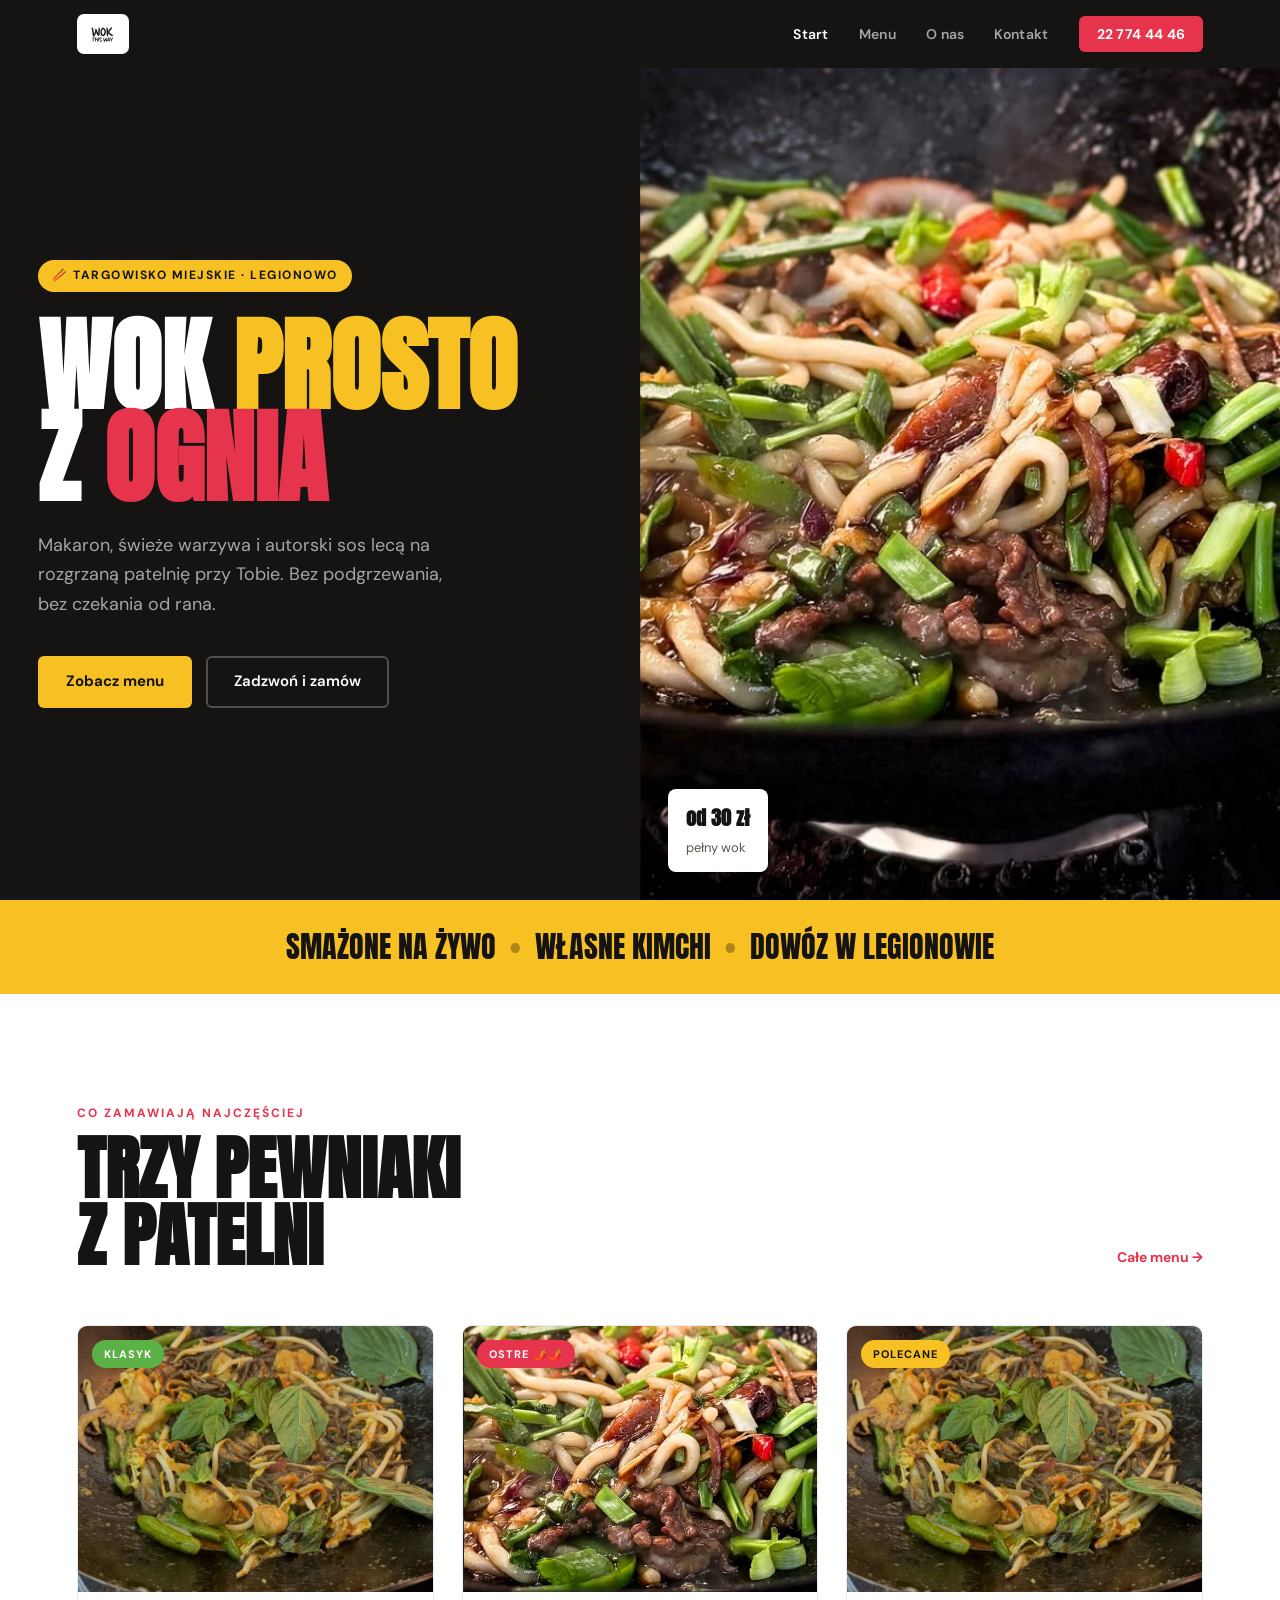
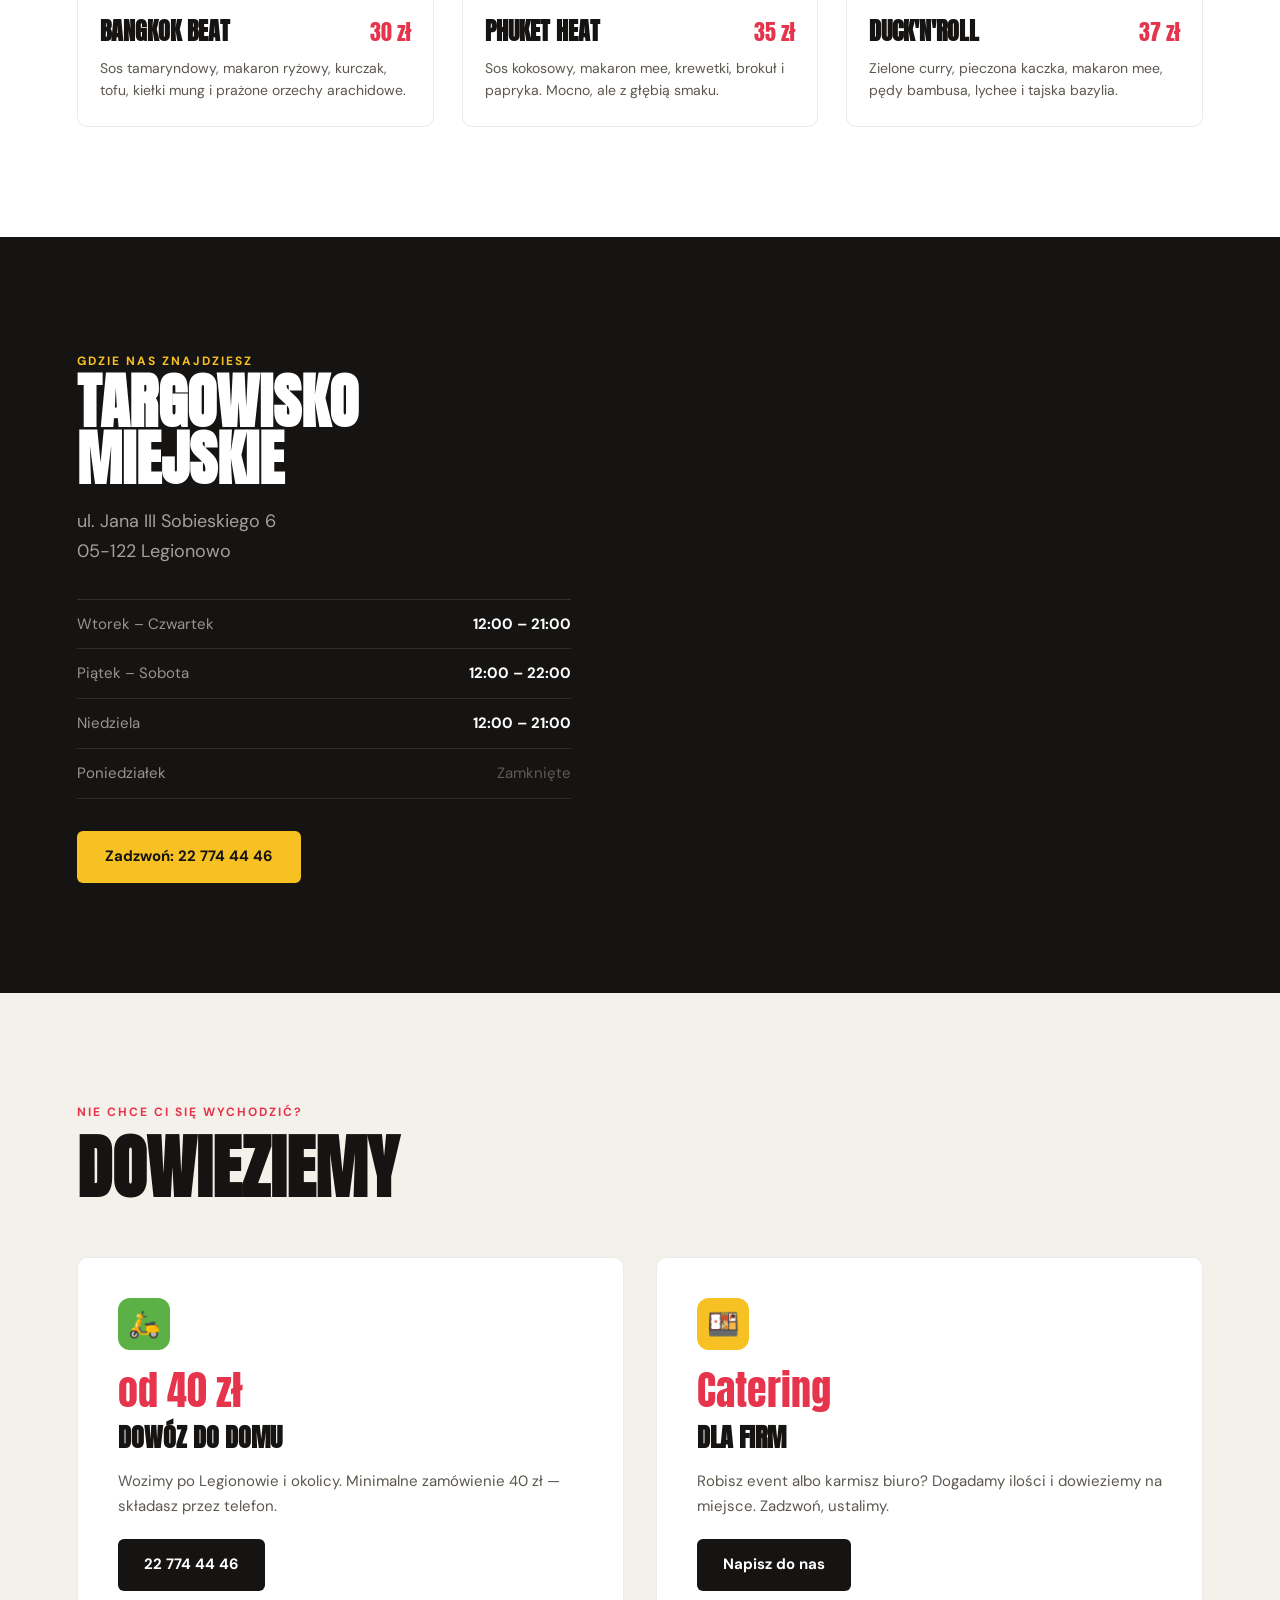
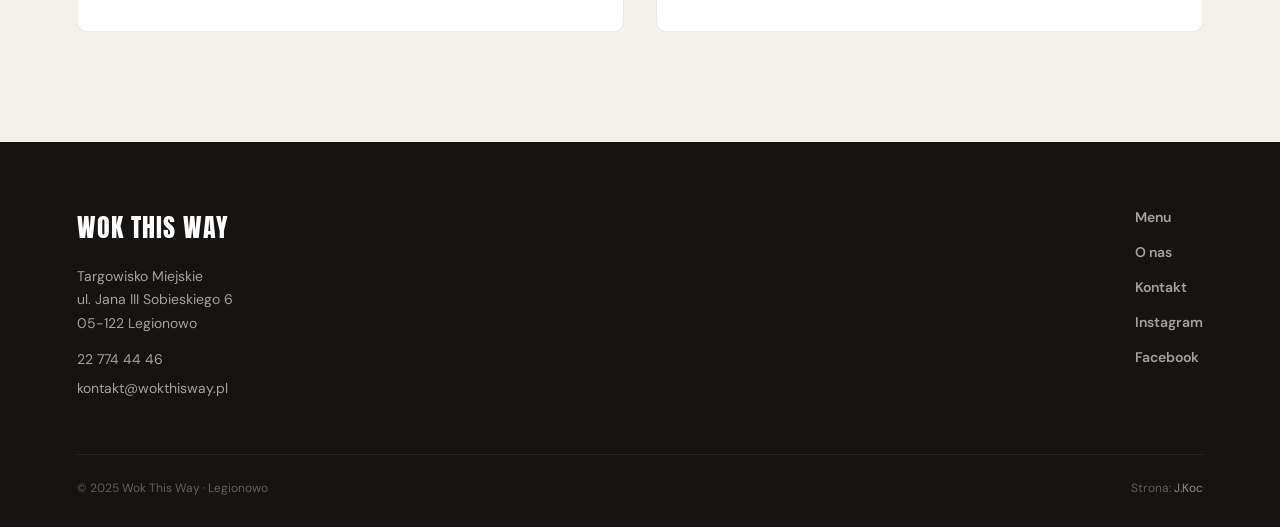
==== index.html @ 83636400 "Dodanie prawdziwych zdjec dan, logo w nawigacji, zdjecie pelnego menu" ====
<!DOCTYPE html>
<html lang="pl">
<head>
  <meta charset="UTF-8">
  <meta name="viewport" content="width=device-width, initial-scale=1.0">
  <title>Wok This Way Legionowo | Azjatycki Wok na Targowisku Miejskim</title>
  <meta name="description" content="Azjatycki wok smażony na żywo na Targowisku Miejskim w Legionowie. Dowóz od 40 zł. Zamówienia: 22 774 44 46. Otwarte wt–niedz od 12:00.">
  <link rel="preconnect" href="https://fonts.googleapis.com">
  <link rel="preconnect" href="https://fonts.gstatic.com" crossorigin>
  <link href="https://fonts.googleapis.com/css2?family=Anton&family=DM+Sans:ital,opsz,wght@0,9..40,400;0,9..40,500;0,9..40,600;0,9..40,700;1,9..40,400&display=swap" rel="stylesheet">
  <link rel="stylesheet" href="style.css">
  <script type="application/ld+json">
  {
    "@context": "https://schema.org",
    "@type": "Restaurant",
    "name": "Wok This Way",
    "description": "Azjatycki food truck z wokami i przystawkami smażonymi na żywo. Targowisko Miejskie w Legionowie.",
    "servesCuisine": "Asian",
    "address": {
      "@type": "PostalAddress",
      "streetAddress": "ul. Jana III Sobieskiego 6",
      "addressLocality": "Legionowo",
      "postalCode": "05-122",
      "addressCountry": "PL"
    },
    "telephone": "+48227744446",
    "openingHoursSpecification": [
      {"@type":"OpeningHoursSpecification","dayOfWeek":["Tuesday","Wednesday","Thursday","Sunday"],"opens":"12:00","closes":"21:00"},
      {"@type":"OpeningHoursSpecification","dayOfWeek":["Friday","Saturday"],"opens":"12:00","closes":"22:00"}
    ],
    "url": "https://jk-2005.github.io/wokthisway-legionowo/",
    "hasDeliveryMethod": "http://schema.org/DeliveryModeBySelf",
    "areaServed": "Legionowo"
  }
  </script>
</head>
<body>

  <nav>
    <a href="index.html" class="nav-logo"><img src="img/logo1.png" alt="Wok This Way Legionowo"></a>
    <ul class="nav-links" id="navLinks">
      <li><a href="index.html" class="active">Start</a></li>
      <li><a href="menu.html">Menu</a></li>
      <li><a href="o-nas.html">O nas</a></li>
      <li><a href="kontakt.html">Kontakt</a></li>
      <li><a href="tel:+48227744446" class="nav-cta">22 774 44 46</a></li>
    </ul>
    <button class="nav-burger" id="navBurger" aria-label="Otwórz menu"><span></span><span></span><span></span></button>
  </nav>

  <!-- HERO -->
  <section class="hero">
    <div class="hero-content">
      <span class="hero-tag">🥢 Targowisko Miejskie · Legionowo</span>
      <h1>Wok <span class="y">prosto</span><br>z <span class="r">ognia</span></h1>
      <p>Makaron, świeże warzywa i autorski sos lecą na rozgrzaną patelnię przy Tobie. Bez podgrzewania, bez czekania od rana.</p>
      <div class="hero-actions">
        <a href="menu.html" class="btn-yellow">Zobacz menu</a>
        <a href="tel:+48227744446" class="btn-ghost">Zadzwoń i zamów</a>
      </div>
    </div>
    <div class="hero-visual">
      <img src="img/danie2.webp" alt="Azjatycki wok z makaronem udon, wołowiną i warzywami" loading="eager" fetchpriority="high" onerror="this.style.display='none';this.nextElementSibling.style.display='flex';">
      <div class="ph" style="display:none;">[ brak zdjęcia ]</div>
      <div class="hero-price-tag">
        <b>od 30 zł</b>
        <span>pełny wok</span>
      </div>
    </div>
  </section>

  <!-- STRIP -->
  <div class="strip">
    <span>Smażone na żywo</span><span class="sep">•</span>
    <span>Własne kimchi</span><span class="sep">•</span>
    <span>Dowóz w Legionowie</span>
  </div>

  <!-- BESTSELLERY -->
  <section class="section">
    <div class="section-head">
      <div>
        <span class="eyebrow">Co zamawiają najczęściej</span>
        <h2>Trzy pewniaki<br>z patelni</h2>
      </div>
      <a href="menu.html" class="link-arrow">Całe menu →</a>
    </div>
    <div class="dishes-grid">

      <article class="dish-card reveal">
        <div class="dish-img">
          <span class="dish-badge badge-green">Klasyk</span>
          <img src="img/danie1.webp" alt="Bangkok Beat – makaron ryżowy z kurczakiem i warzywami" loading="lazy" onerror="this.style.display='none';this.nextElementSibling.style.display='flex';">
          <div class="ph" style="display:none;">[ brak zdjęcia ]</div>
        </div>
        <div class="dish-info">
          <div class="dish-top"><h3>Bangkok Beat</h3><span class="dish-price">30 zł</span></div>
          <p>Sos tamaryndowy, makaron ryżowy, kurczak, tofu, kiełki mung i prażone orzechy arachidowe.</p>
        </div>
      </article>

      <article class="dish-card reveal">
        <div class="dish-img">
          <span class="dish-badge badge-red">Ostre 🌶️🌶️</span>
          <img src="img/danie2.webp" alt="Phuket Heat – makaron mee z krewetkami w sosie kokosowym" loading="lazy" onerror="this.style.display='none';this.nextElementSibling.style.display='flex';">
          <div class="ph" style="display:none;">[ brak zdjęcia ]</div>
        </div>
        <div class="dish-info">
          <div class="dish-top"><h3>Phuket Heat</h3><span class="dish-price">35 zł</span></div>
          <p>Sos kokosowy, makaron mee, krewetki, brokuł i papryka. Mocno, ale z głębią smaku.</p>
        </div>
      </article>

      <article class="dish-card reveal">
        <div class="dish-img">
          <span class="dish-badge badge-yellow">Polecane</span>
          <img src="img/danie1.webp" alt="Duck'n'Roll – makaron mee z pieczoną kaczką w zielonym curry" loading="lazy" onerror="this.style.display='none';this.nextElementSibling.style.display='flex';">
          <div class="ph" style="display:none;">[ brak zdjęcia ]</div>
        </div>
        <div class="dish-info">
          <div class="dish-top"><h3>Duck'n'Roll</h3><span class="dish-price">37 zł</span></div>
          <p>Zielone curry, pieczona kaczka, makaron mee, pędy bambusa, lychee i tajska bazylia.</p>
        </div>
      </article>

    </div>
  </section>

  <!-- LOKALIZACJA -->
  <section class="section-dark">
    <div class="location-content">
      <div class="location-text">
        <span class="eyebrow" style="color:var(--yellow);font-weight:700;letter-spacing:2px;font-size:12px;text-transform:uppercase;">Gdzie nas znajdziesz</span>
        <h2>Targowisko<br>Miejskie</h2>
        <p class="location-address">ul. Jana III Sobieskiego 6<br>05-122 Legionowo</p>
        <div class="hours-grid">
          <div class="hours-row"><span>Wtorek – Czwartek</span><span>12:00 – 21:00</span></div>
          <div class="hours-row"><span>Piątek – Sobota</span><span>12:00 – 22:00</span></div>
          <div class="hours-row"><span>Niedziela</span><span>12:00 – 21:00</span></div>
          <div class="hours-row closed"><span>Poniedziałek</span><span>Zamknięte</span></div>
        </div>
        <a href="tel:+48227744446" class="btn-yellow">Zadzwoń: 22 774 44 46</a>
      </div>
      <div class="location-map">
        <iframe src="https://maps.google.com/maps?q=Jana+III+Sobieskiego+6,+Legionowo&output=embed&z=16" width="100%" height="400" allowfullscreen="" loading="lazy" title="Mapa dojazdu do Wok This Way Legionowo"></iframe>
      </div>
    </div>
  </section>

  <!-- DOSTAWA -->
  <section class="section section-soft">
    <div class="section-head">
      <div>
        <span class="eyebrow">Nie chce Ci się wychodzić?</span>
        <h2>Dowieziemy</h2>
      </div>
    </div>
    <div class="delivery">
      <div class="delivery-card a reveal">
        <div class="ico">🛵</div>
        <span class="big">od 40 zł</span>
        <h3>Dowóz do domu</h3>
        <p>Wozimy po Legionowie i okolicy. Minimalne zamówienie 40 zł — składasz przez telefon.</p>
        <a href="tel:+48227744446" class="btn-dark">22 774 44 46</a>
      </div>
      <div class="delivery-card b reveal">
        <div class="ico">🍱</div>
        <span class="big">Catering</span>
        <h3>Dla firm</h3>
        <p>Robisz event albo karmisz biuro? Dogadamy ilości i dowieziemy na miejsce. Zadzwoń, ustalimy.</p>
        <a href="kontakt.html" class="btn-dark">Napisz do nas</a>
      </div>
    </div>
  </section>

  <footer>
    <div class="footer-inner">
      <div class="footer-brand">
        <span class="footer-logo">Wok This Way</span>
        <p>Targowisko Miejskie<br>ul. Jana III Sobieskiego 6<br>05-122 Legionowo</p>
        <a href="tel:+48227744446">22 774 44 46</a>
        <a href="mailto:kontakt@wokthisway.pl">kontakt@wokthisway.pl</a>
      </div>
      <div class="footer-links">
        <a href="menu.html">Menu</a>
        <a href="o-nas.html">O nas</a>
        <a href="kontakt.html">Kontakt</a>
        <a href="#">Instagram</a>
        <a href="#">Facebook</a>
      </div>
    </div>
    <div class="footer-bottom">
      <span>© 2025 Wok This Way · Legionowo</span>
      <span>Strona: <a href="#">J.Koc</a></span>
    </div>
  </footer>

  <script src="script.js" defer></script>
</body>
</html>
---- style.css ----
@import url('https://fonts.googleapis.com/css2?family=Anton&family=DM+Sans:ital,opsz,wght@0,9..40,400;0,9..40,500;0,9..40,600;0,9..40,700;1,9..40,400&display=swap');

*, *::before, *::after { box-sizing: border-box; margin: 0; padding: 0; }

:root {
  --bg: #ffffff;
  --bg-soft: #f4f1ea;
  --ink: #161412;
  --ink-soft: #5c574f;
  --yellow: #f7c123;
  --red: #e5344c;
  --green: #5bb145;
  --line: rgba(0,0,0,0.08);
  --radius: 10px;
  --ease: 0.25s cubic-bezier(0.4, 0, 0.2, 1);
}

html { scroll-behavior: smooth; }

body {
  font-family: 'DM Sans', sans-serif;
  background: var(--bg);
  color: var(--ink);
  font-size: 16px;
  line-height: 1.65;
  -webkit-font-smoothing: antialiased;
}

img { display: block; max-width: 100%; height: auto; }
a { text-decoration: none; color: inherit; }

.display { font-family: 'Anton', sans-serif; font-weight: 400; letter-spacing: 0.5px; line-height: 0.92; text-transform: uppercase; }

/* ===== NAV ===== */
nav {
  position: sticky;
  top: 0;
  z-index: 200;
  background: var(--ink);
  display: flex;
  align-items: center;
  justify-content: space-between;
  padding: 0 6%;
  height: 68px;
}

.nav-logo {
  font-family: 'Anton', sans-serif;
  font-size: 22px;
  color: #fff;
  letter-spacing: 1px;
  text-transform: uppercase;
  display: flex;
  align-items: center;
}

.nav-logo img {
  height: 40px;
  width: auto;
  background: #fff;
  padding: 5px 11px;
  border-radius: 7px;
  display: block;
}

.nav-logo .dot { color: var(--yellow); }

.nav-links {
  display: flex;
  align-items: center;
  gap: 30px;
  list-style: none;
}

.nav-links a {
  color: rgba(255,255,255,0.62);
  font-size: 14px;
  font-weight: 600;
  letter-spacing: 0.3px;
  transition: color var(--ease);
}

.nav-links a:hover,
.nav-links a.active { color: #fff; }

.nav-cta {
  background: var(--red) !important;
  color: #fff !important;
  padding: 9px 18px !important;
  border-radius: 6px !important;
  font-weight: 700 !important;
  transition: transform var(--ease), background var(--ease) !important;
}

.nav-cta:hover { background: #c8273c !important; transform: translateY(-1px); }

.nav-burger {
  display: none;
  flex-direction: column;
  gap: 5px;
  background: none;
  border: none;
  cursor: pointer;
  padding: 6px;
}

.nav-burger span { display: block; width: 24px; height: 2px; background: #fff; border-radius: 2px; transition: all var(--ease); }
.nav-burger.open span:nth-child(1) { transform: rotate(45deg) translate(5px, 5px); }
.nav-burger.open span:nth-child(2) { opacity: 0; }
.nav-burger.open span:nth-child(3) { transform: rotate(-45deg) translate(5px, -5px); }

/* ===== BUTTONS ===== */
.btn-primary {
  display: inline-flex;
  align-items: center;
  background: var(--red);
  color: #fff;
  padding: 0 28px;
  height: 52px;
  border-radius: 6px;
  font-weight: 700;
  font-size: 15px;
  transition: background var(--ease), transform var(--ease);
}
.btn-primary:hover { background: #c8273c; transform: translateY(-2px); }

.btn-yellow {
  display: inline-flex;
  align-items: center;
  background: var(--yellow);
  color: var(--ink);
  padding: 0 28px;
  height: 52px;
  border-radius: 6px;
  font-weight: 700;
  font-size: 15px;
  transition: transform var(--ease), filter var(--ease);
}
.btn-yellow:hover { filter: brightness(0.95); transform: translateY(-2px); }

.btn-ghost {
  display: inline-flex;
  align-items: center;
  color: #fff;
  border: 2px solid rgba(255,255,255,0.25);
  padding: 0 26px;
  height: 52px;
  border-radius: 6px;
  font-size: 15px;
  font-weight: 600;
  transition: border-color var(--ease);
}
.btn-ghost:hover { border-color: #fff; }

.btn-dark {
  display: inline-flex;
  align-items: center;
  background: var(--ink);
  color: #fff;
  padding: 0 26px;
  height: 52px;
  border-radius: 6px;
  font-weight: 700;
  font-size: 15px;
  transition: transform var(--ease);
}
.btn-dark:hover { transform: translateY(-2px); }

/* ===== HERO ===== */
.hero {
  background: var(--ink);
  display: grid;
  grid-template-columns: 1fr 1fr;
  align-items: stretch;
  min-height: calc(100vh - 68px);
}

.hero-content {
  padding: 7vh 6% 7vh 6%;
  display: flex;
  flex-direction: column;
  justify-content: center;
}

.hero-tag {
  display: inline-flex;
  align-items: center;
  gap: 8px;
  width: fit-content;
  font-size: 12px;
  font-weight: 700;
  letter-spacing: 1.5px;
  text-transform: uppercase;
  color: var(--ink);
  background: var(--yellow);
  padding: 6px 14px;
  border-radius: 40px;
  margin-bottom: 28px;
}

.hero-content h1 {
  font-family: 'Anton', sans-serif;
  font-size: clamp(56px, 8vw, 110px);
  line-height: 0.9;
  color: #fff;
  text-transform: uppercase;
  margin-bottom: 26px;
}
.hero-content h1 .y { color: var(--yellow); }
.hero-content h1 .r { color: var(--red); }

.hero-content p {
  font-size: 18px;
  color: rgba(255,255,255,0.62);
  max-width: 420px;
  margin-bottom: 36px;
}

.hero-actions { display: flex; gap: 14px; flex-wrap: wrap; }

.hero-visual {
  position: relative;
  overflow: hidden;
  background: #221d18;
  min-height: 320px;
}
.hero-visual img { width: 100%; height: 100%; object-fit: cover; }
.hero-visual .ph {
  position: absolute; inset: 0;
  display: flex; align-items: center; justify-content: center;
  color: rgba(255,255,255,0.25); font-size: 13px; letter-spacing: 1px; text-align: center;
}
.hero-price-tag {
  position: absolute;
  bottom: 28px; left: 28px;
  background: var(--bg);
  border-radius: 8px;
  padding: 12px 18px;
  box-shadow: 0 8px 24px rgba(0,0,0,0.25);
}
.hero-price-tag b { font-family: 'Anton', sans-serif; font-size: 20px; display: block; }
.hero-price-tag span { font-size: 13px; color: var(--ink-soft); }

/* ===== SECTION ===== */
.section { padding: 110px 6%; }
.section-soft { background: var(--bg-soft); }
.section-dark { background: var(--ink); color: #fff; padding: 110px 6%; }

.section-head { margin-bottom: 56px; display: flex; justify-content: space-between; align-items: flex-end; gap: 24px; flex-wrap: wrap; }
.section-head .eyebrow {
  font-size: 12px; font-weight: 700; letter-spacing: 2px; text-transform: uppercase;
  color: var(--red); display: block; margin-bottom: 12px;
}
.section-head h2 { font-family: 'Anton', sans-serif; font-size: clamp(38px, 5.5vw, 72px); text-transform: uppercase; line-height: 0.95; }
.section-dark .section-head .eyebrow { color: var(--yellow); }

.link-arrow { font-weight: 700; font-size: 14px; color: var(--red); white-space: nowrap; transition: gap var(--ease); display: inline-flex; gap: 6px; }
.link-arrow:hover { gap: 12px; }
.section-dark .link-arrow { color: var(--yellow); }

/* ===== DISH CARDS ===== */
.dishes-grid { display: grid; grid-template-columns: repeat(3, 1fr); gap: 28px; }

.dish-card {
  background: var(--bg);
  border-radius: var(--radius);
  overflow: hidden;
  border: 1px solid var(--line);
  transition: transform var(--ease), box-shadow var(--ease);
}
.dish-card:hover { transform: translateY(-6px); box-shadow: 0 18px 40px rgba(0,0,0,0.12); }

.dish-img { position: relative; aspect-ratio: 4/3; overflow: hidden; background: #221d18; }
.dish-img img { width: 100%; height: 100%; object-fit: cover; transition: transform 0.5s ease; }
.dish-card:hover .dish-img img { transform: scale(1.05); }
.dish-img .ph { position: absolute; inset: 0; display: flex; align-items: center; justify-content: center; color: rgba(255,255,255,0.25); font-size: 12px; }

.dish-badge {
  position: absolute; top: 14px; left: 14px;
  font-size: 11px; font-weight: 700; letter-spacing: 1px; text-transform: uppercase;
  color: #fff; padding: 5px 12px; border-radius: 40px;
}
.badge-red { background: var(--red); }
.badge-green { background: var(--green); }
.badge-yellow { background: var(--yellow); color: var(--ink); }

.dish-info { padding: 22px 22px 24px; }
.dish-top { display: flex; justify-content: space-between; align-items: baseline; gap: 10px; margin-bottom: 8px; }
.dish-top h3 { font-family: 'Anton', sans-serif; font-size: 24px; text-transform: uppercase; line-height: 1; }
.dish-price { font-family: 'Anton', sans-serif; font-size: 22px; color: var(--red); white-space: nowrap; }
.dish-info p { font-size: 14px; color: var(--ink-soft); line-height: 1.55; }

/* ===== STRIP (color band) ===== */
.strip {
  background: var(--yellow);
  padding: 22px 6%;
  display: flex;
  align-items: center;
  justify-content: center;
  gap: 14px;
  flex-wrap: wrap;
  text-align: center;
}
.strip span { font-family: 'Anton', sans-serif; font-size: clamp(18px, 2.6vw, 30px); text-transform: uppercase; color: var(--ink); }
.strip .sep { color: rgba(0,0,0,0.3); }

/* ===== LOCATION ===== */
.location-content { display: grid; grid-template-columns: 1fr 1.15fr; gap: 64px; align-items: start; }
.location-text h2 { font-family: 'Anton', sans-serif; font-size: clamp(34px, 5vw, 60px); text-transform: uppercase; line-height: 0.95; margin-bottom: 20px; }
.location-address { font-size: 18px; color: rgba(255,255,255,0.6); margin-bottom: 32px; }
.hours-grid { border-top: 1px solid rgba(255,255,255,0.12); margin-bottom: 32px; }
.hours-row { display: flex; justify-content: space-between; padding: 12px 0; border-bottom: 1px solid rgba(255,255,255,0.1); font-size: 15px; }
.hours-row span:first-child { color: rgba(255,255,255,0.55); }
.hours-row span:last-child { font-weight: 700; }
.hours-row.closed span:last-child { color: rgba(255,255,255,0.3); font-weight: 400; }
.location-map iframe { width: 100%; height: 400px; border: 0; border-radius: var(--radius); display: block; filter: grayscale(0.2); }

/* ===== DELIVERY ===== */
.delivery { display: grid; grid-template-columns: 1fr 1fr; gap: 32px; }
.delivery-card {
  background: var(--bg); border: 1px solid var(--line); border-radius: var(--radius);
  padding: 40px; display: flex; flex-direction: column; align-items: flex-start;
}
.delivery-card .ico { width: 52px; height: 52px; border-radius: 12px; display: flex; align-items: center; justify-content: center; font-size: 26px; margin-bottom: 20px; }
.delivery-card.a .ico { background: var(--green); }
.delivery-card.b .ico { background: var(--yellow); }
.delivery-card h3 { font-family: 'Anton', sans-serif; font-size: 26px; text-transform: uppercase; margin-bottom: 10px; }
.delivery-card p { color: var(--ink-soft); font-size: 15px; margin-bottom: 20px; }
.delivery-card .big { font-family: 'Anton', sans-serif; font-size: 40px; color: var(--red); line-height: 1; margin-bottom: 6px; }

/* ===== FOOTER ===== */
footer { background: var(--ink); color: rgba(255,255,255,0.6); padding: 64px 6% 28px; }
.footer-inner { display: flex; justify-content: space-between; gap: 48px; margin-bottom: 48px; flex-wrap: wrap; }
.footer-logo { font-family: 'Anton', sans-serif; font-size: 26px; color: #fff; letter-spacing: 1px; display: block; margin-bottom: 16px; text-transform: uppercase; }
.footer-logo .dot { color: var(--yellow); }
.footer-brand p { font-size: 14px; line-height: 1.7; margin-bottom: 12px; }
.footer-brand a { display: block; font-size: 14px; margin-bottom: 6px; transition: color var(--ease); }
.footer-brand a:hover { color: #fff; }
.footer-links { display: flex; flex-direction: column; gap: 12px; }
.footer-links a { font-size: 14px; font-weight: 600; transition: color var(--ease); }
.footer-links a:hover { color: var(--yellow); }
.footer-bottom { padding-top: 24px; border-top: 1px solid rgba(255,255,255,0.08); display: flex; justify-content: space-between; font-size: 12px; color: rgba(255,255,255,0.32); flex-wrap: wrap; gap: 8px; }
.footer-bottom a { color: rgba(255,255,255,0.5); transition: color var(--ease); }
.footer-bottom a:hover { color: #fff; }

/* ===== PAGE HERO ===== */
.page-hero { background: var(--ink); padding: 64px 6% 60px; position: relative; overflow: hidden; }
.page-hero::after { content: ''; position: absolute; right: -80px; top: -80px; width: 320px; height: 320px; background: radial-gradient(circle, rgba(247,193,35,0.12), transparent 70%); }
.page-hero .eyebrow { font-size: 12px; font-weight: 700; letter-spacing: 2px; text-transform: uppercase; color: var(--yellow); display: block; margin-bottom: 14px; }
.page-hero h1 { font-family: 'Anton', sans-serif; font-size: clamp(48px, 8vw, 96px); color: #fff; text-transform: uppercase; line-height: 0.9; }
.page-hero p { color: rgba(255,255,255,0.6); font-size: 17px; margin-top: 16px; max-width: 500px; }

/* ===== MENU PAGE ===== */
.menu-section { padding: 76px 6%; }
.menu-section:nth-child(even) { background: var(--bg-soft); }
.menu-head { display: flex; align-items: center; gap: 16px; margin-bottom: 40px; flex-wrap: wrap; }
.menu-label { font-family: 'Anton', sans-serif; font-size: 13px; letter-spacing: 2px; text-transform: uppercase; color: #fff; padding: 8px 16px; border-radius: 6px; }
.menu-label.red { background: var(--red); }
.menu-label.green { background: var(--green); }
.menu-label.yellow { background: var(--yellow); color: var(--ink); }
.menu-label.dark { background: var(--ink); }
.menu-head h2 { font-family: 'Anton', sans-serif; font-size: clamp(30px, 4.5vw, 50px); text-transform: uppercase; line-height: 0.95; }

.menu-items { display: grid; grid-template-columns: 1fr 1fr; gap: 22px; }
.menu-item { background: var(--bg); border: 1px solid var(--line); border-radius: var(--radius); padding: 26px; transition: transform var(--ease), border-color var(--ease); }
.menu-item:hover { transform: translateY(-3px); border-color: rgba(0,0,0,0.18); }
.menu-item-top { display: flex; justify-content: space-between; align-items: baseline; gap: 12px; margin-bottom: 12px; }
.menu-item-top h3 { font-family: 'Anton', sans-serif; font-size: 24px; text-transform: uppercase; line-height: 1; }
.menu-item-price { font-family: 'Anton', sans-serif; font-size: 24px; color: var(--red); white-space: nowrap; }
.menu-item-ing { font-size: 14px; color: var(--ink-soft); line-height: 1.6; }
.menu-item-meta { margin-top: 14px; display: flex; gap: 10px; align-items: center; flex-wrap: wrap; }
.spice { font-size: 13px; font-weight: 700; color: var(--red); }
.note { font-size: 13px; color: var(--ink-soft); font-style: italic; }

.drinks-grid { display: grid; grid-template-columns: repeat(3, 1fr); gap: 22px; }
.drinks-cat { background: var(--bg); border: 1px solid var(--line); border-radius: var(--radius); padding: 26px; }
.drinks-cat h3 { font-family: 'Anton', sans-serif; font-size: 16px; letter-spacing: 1px; text-transform: uppercase; margin-bottom: 16px; padding-bottom: 12px; border-bottom: 2px solid var(--bg-soft); }
.drink-row { display: flex; justify-content: space-between; font-size: 14px; padding: 8px 0; border-bottom: 1px solid var(--line); }
.drink-row:last-child { border-bottom: none; }
.drink-price { font-weight: 700; color: var(--red); }

.menu-full-img { max-width: 900px; margin: 0 auto; border-radius: var(--radius); overflow: hidden; border: 1px solid var(--line); }
.menu-full-img img { width: 100%; display: block; }

.sauces { display: flex; gap: 14px; flex-wrap: wrap; }
.sauce { background: var(--ink); color: #fff; font-family: 'Anton', sans-serif; font-size: 16px; letter-spacing: 1px; text-transform: uppercase; padding: 12px 22px; border-radius: 40px; }

/* ===== O NAS ===== */
.about-main { padding: 110px 6%; display: grid; grid-template-columns: 1.05fr 1fr; gap: 72px; align-items: center; }
.about-text h2 { font-family: 'Anton', sans-serif; font-size: clamp(34px, 5vw, 60px); text-transform: uppercase; line-height: 0.92; margin-bottom: 26px; }
.about-text p { color: var(--ink-soft); font-size: 16px; line-height: 1.8; margin-bottom: 16px; }
.about-text p strong { color: var(--ink); font-weight: 700; }
.about-img { aspect-ratio: 3/4; background: #221d18; border-radius: var(--radius); overflow: hidden; position: relative; }
.about-img img { width: 100%; height: 100%; object-fit: cover; }
.about-img .ph { position: absolute; inset: 0; display: flex; align-items: flex-end; padding: 20px; color: rgba(255,255,255,0.25); font-size: 12px; }

.about-facts { background: var(--ink); padding: 0 6%; }
.about-facts-inner { display: grid; grid-template-columns: repeat(3, 1fr); }
.fact { padding: 60px 32px; border-right: 1px solid rgba(255,255,255,0.08); }
.fact:last-child { border-right: none; }
.fact .num { font-family: 'Anton', sans-serif; font-size: 64px; color: var(--yellow); line-height: 1; display: block; margin-bottom: 12px; }
.fact .num small { font-size: 28px; }
.fact .lbl { font-size: 14px; color: rgba(255,255,255,0.55); line-height: 1.55; }

.about-story { padding: 110px 6%; max-width: 760px; }
.about-story h2 { font-family: 'Anton', sans-serif; font-size: clamp(30px, 4.5vw, 50px); text-transform: uppercase; margin-bottom: 24px; }
.about-story p { font-size: 16px; line-height: 1.8; color: var(--ink-soft); margin-bottom: 16px; }

/* ===== KONTAKT ===== */
.contact { padding: 110px 6%; display: grid; grid-template-columns: 1fr 1.25fr; gap: 72px; align-items: start; }
.contact-info h2 { font-family: 'Anton', sans-serif; font-size: clamp(34px, 5vw, 58px); text-transform: uppercase; line-height: 0.92; margin-bottom: 36px; }
.c-block { margin-bottom: 26px; }
.c-label { font-size: 11px; font-weight: 700; letter-spacing: 2px; text-transform: uppercase; color: var(--ink-soft); margin-bottom: 6px; display: block; }
.c-block a { font-family: 'Anton', sans-serif; font-size: 26px; color: var(--ink); transition: color var(--ease); display: block; }
.c-block a:hover { color: var(--red); }
.c-block a.sm { font-family: 'DM Sans'; font-size: 16px; font-weight: 600; }
.c-block p { font-size: 17px; line-height: 1.6; }
.contact-hours { margin-top: 32px; padding-top: 28px; border-top: 1px solid var(--line); }
.contact-hours h3 { font-family: 'Anton', sans-serif; font-size: 24px; text-transform: uppercase; margin-bottom: 14px; }
.contact-hours .hours-grid { border-top: 1px solid var(--line); }
.contact-hours .hours-row { border-bottom: 1px solid var(--line); }
.contact-hours .hours-row span:first-child { color: var(--ink-soft); }
.contact-hours .hours-row span:last-child { color: var(--ink); }
.contact-hours .hours-row.closed span:last-child { color: rgba(0,0,0,0.3); font-weight: 400; }
.contact-map iframe { width: 100%; height: 420px; border: 0; border-radius: var(--radius); display: block; margin-bottom: 20px; }
.contact-cards { display: grid; grid-template-columns: 1fr 1fr; gap: 16px; }
.cc { background: var(--ink); color: #fff; border-radius: var(--radius); padding: 24px; }
.cc.green { background: var(--green); }
.cc h4 { font-family: 'Anton', sans-serif; font-size: 18px; text-transform: uppercase; margin-bottom: 8px; }
.cc p { font-size: 14px; color: rgba(255,255,255,0.85); line-height: 1.55; }

/* ===== REVEAL ===== */
.reveal { opacity: 0; transform: translateY(30px); transition: opacity 0.6s ease, transform 0.6s ease; }
.reveal.in { opacity: 1; transform: translateY(0); }
.reveal:nth-child(2) { transition-delay: 0.08s; }
.reveal:nth-child(3) { transition-delay: 0.16s; }
.reveal:nth-child(4) { transition-delay: 0.24s; }
.reveal:nth-child(5) { transition-delay: 0.32s; }
.reveal:nth-child(6) { transition-delay: 0.4s; }

/* ===== MOBILE ===== */
@media (max-width: 900px) {
  nav { padding: 0 5%; }
  .nav-links { display: none; flex-direction: column; position: fixed; top: 68px; left: 0; right: 0; background: var(--ink); padding: 24px 5%; gap: 18px; border-top: 1px solid rgba(255,255,255,0.08); }
  .nav-links.open { display: flex; }
  .nav-cta { padding: 13px 0 !important; text-align: center; }
  .nav-burger { display: flex; }

  .hero { grid-template-columns: 1fr; }
  .hero-visual { order: -1; min-height: 50vh; }
  .hero-content { padding: 48px 5% 56px; }

  .section, .section-dark { padding: 64px 5%; }
  .section-head { flex-direction: column; align-items: flex-start; gap: 12px; }
  .dishes-grid { grid-template-columns: 1fr; }
  .location-content { grid-template-columns: 1fr; gap: 36px; }
  .delivery { grid-template-columns: 1fr; }

  .footer-inner { flex-direction: column; gap: 28px; }
  .footer-bottom { flex-direction: column; }

  .page-hero { padding: 48px 5% 44px; }
  .menu-section { padding: 56px 5%; }
  .menu-items { grid-template-columns: 1fr; }
  .drinks-grid { grid-template-columns: 1fr; }

  .about-main { grid-template-columns: 1fr; gap: 36px; padding: 64px 5%; }
  .about-img { aspect-ratio: 4/3; }
  .about-facts-inner { grid-template-columns: 1fr; }
  .fact { border-right: none; border-bottom: 1px solid rgba(255,255,255,0.08); padding: 40px 0; }
  .fact:last-child { border-bottom: none; }
  .about-facts { padding: 0 5%; }
  .about-story { padding: 64px 5%; }

  .contact { grid-template-columns: 1fr; gap: 36px; padding: 64px 5%; }
  .contact-cards { grid-template-columns: 1fr; }
  .contact-map iframe { height: 300px; }
}
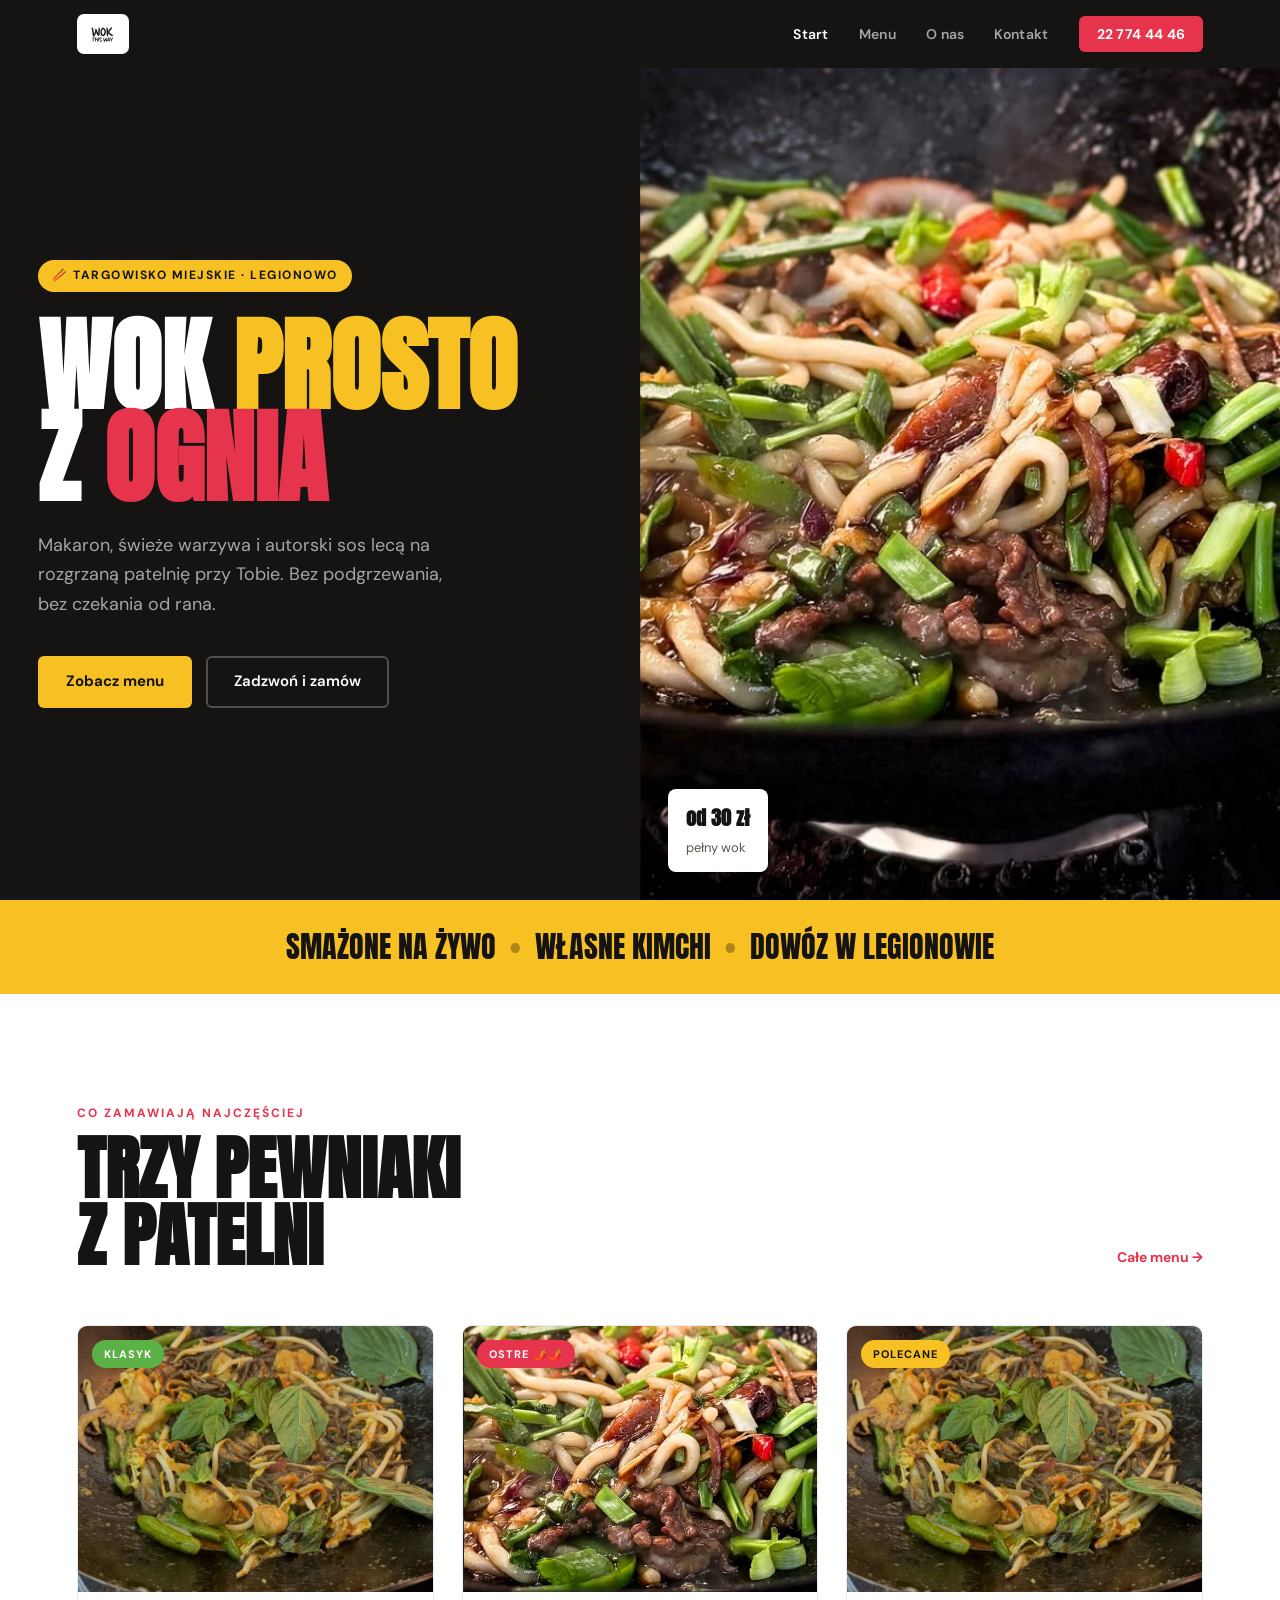
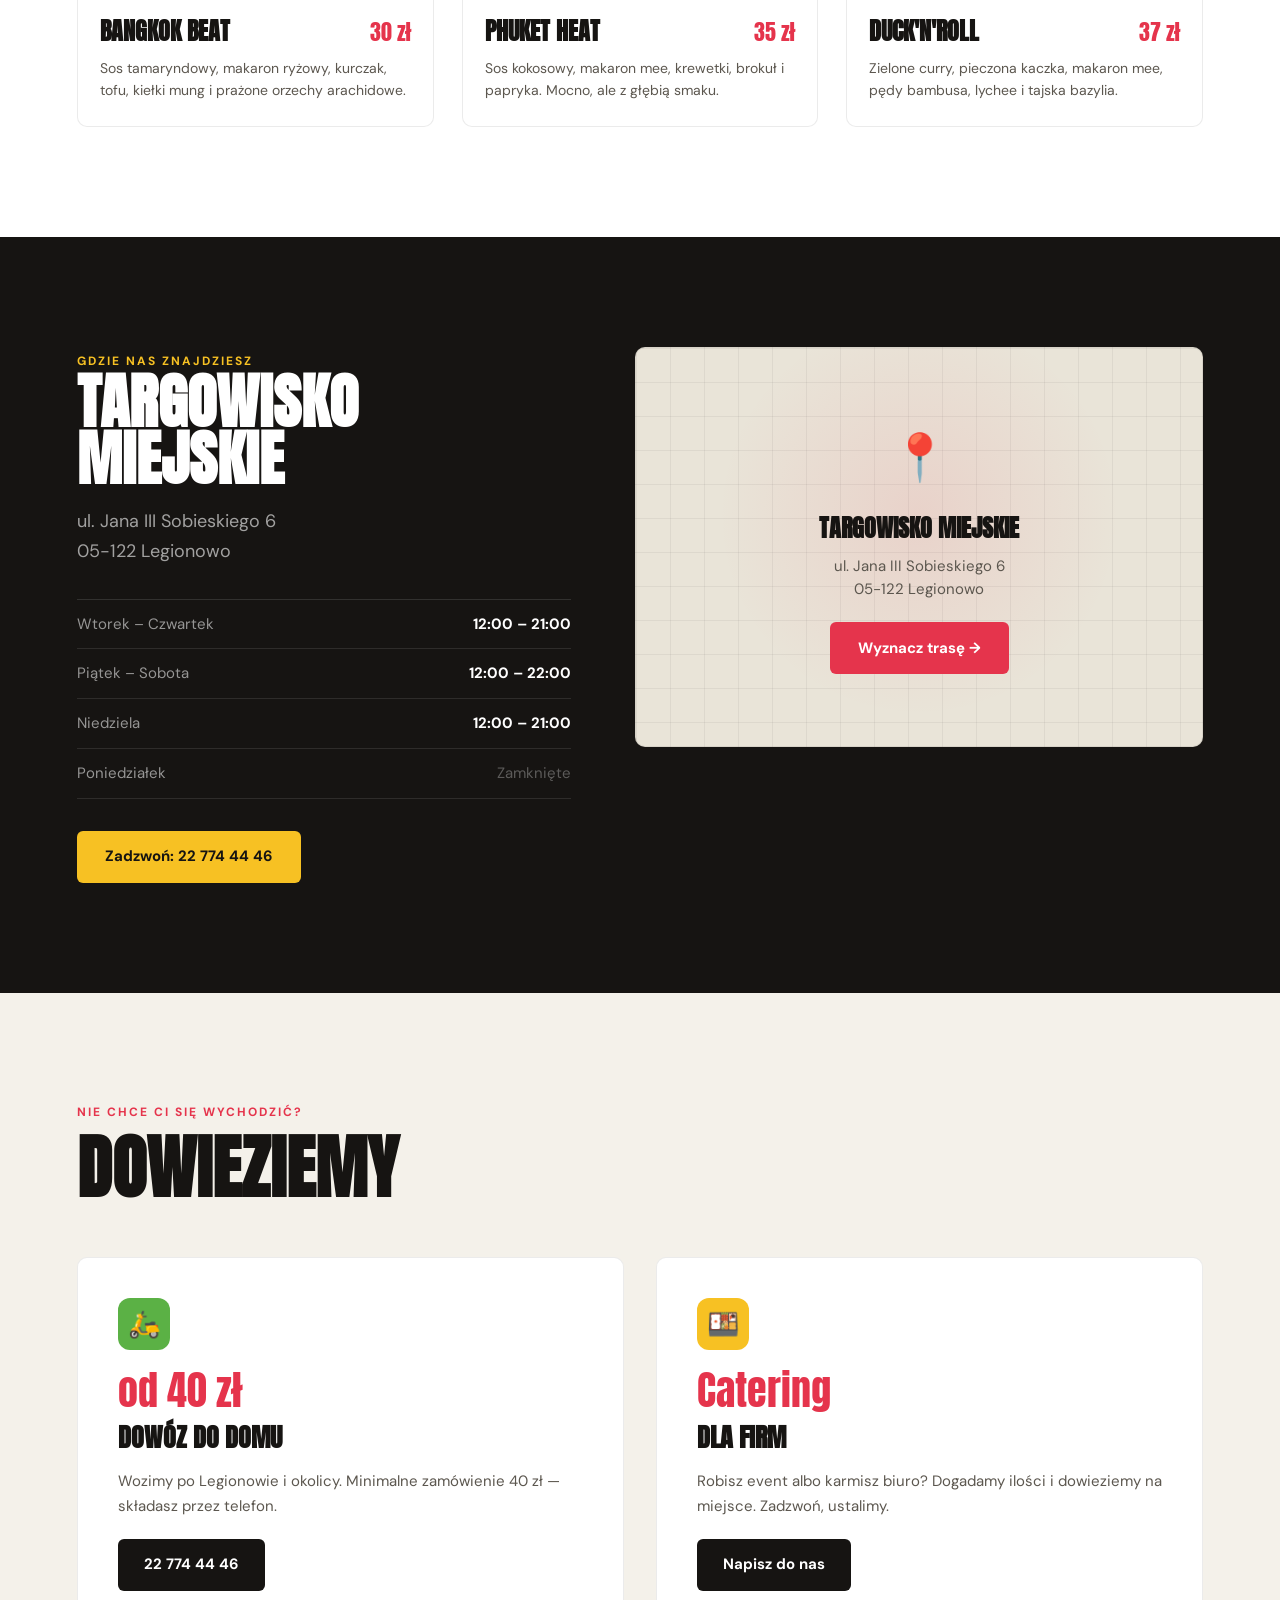
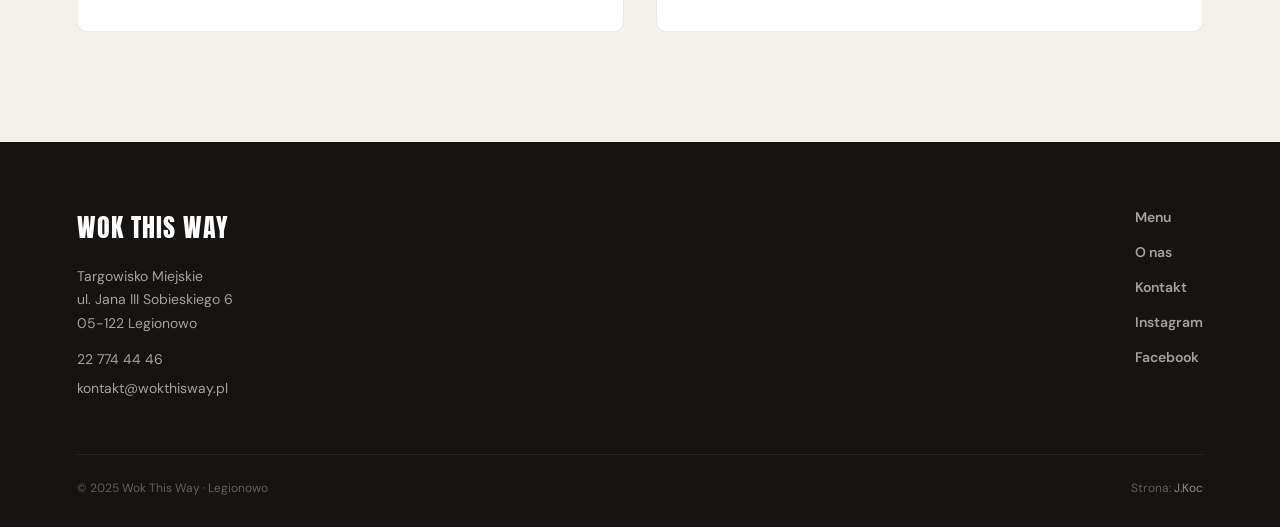
==== commit 2da4b6c2: "Zamiana osadzonej mapy na klikalny kafelek z trasa (naprawia blokade w preview)" ====
--- a/index.html
+++ b/index.html
@@ -142,7 +142,12 @@
         <a href="tel:+48227744446" class="btn-yellow">Zadzwoń: 22 774 44 46</a>
       </div>
       <div class="location-map">
-        <iframe src="https://maps.google.com/maps?q=Jana+III+Sobieskiego+6,+Legionowo&output=embed&z=16" width="100%" height="400" allowfullscreen="" loading="lazy" title="Mapa dojazdu do Wok This Way Legionowo"></iframe>
+        <div class="map-card">
+          <span class="pin">📍</span>
+          <h4>Targowisko Miejskie</h4>
+          <p>ul. Jana III Sobieskiego 6<br>05-122 Legionowo</p>
+          <a href="https://www.google.com/maps/dir/?api=1&destination=Jana+III+Sobieskiego+6,+Legionowo" target="_blank" rel="noopener" class="btn-primary">Wyznacz trasę →</a>
+        </div>
       </div>
     </div>
   </section>
--- a/style.css
+++ b/style.css
@@ -314,6 +314,36 @@
 .hours-row span:last-child { font-weight: 700; }
 .hours-row.closed span:last-child { color: rgba(255,255,255,0.3); font-weight: 400; }
 .location-map iframe { width: 100%; height: 400px; border: 0; border-radius: var(--radius); display: block; filter: grayscale(0.2); }
+
+/* ===== MAP CARD (klikalny, bez osadzonego iframe) ===== */
+.map-card {
+  position: relative;
+  min-height: 400px;
+  border-radius: var(--radius);
+  overflow: hidden;
+  display: flex;
+  flex-direction: column;
+  align-items: center;
+  justify-content: center;
+  text-align: center;
+  padding: 36px;
+  background-color: #e9e4d8;
+  background-image:
+    linear-gradient(rgba(0,0,0,0.05) 1px, transparent 1px),
+    linear-gradient(90deg, rgba(0,0,0,0.05) 1px, transparent 1px);
+  background-size: 34px 34px;
+  border: 1px solid var(--line);
+}
+.map-card::before {
+  content: '';
+  position: absolute;
+  inset: 0;
+  background: radial-gradient(circle at 50% 42%, rgba(229,52,76,0.10), transparent 55%);
+}
+.map-card .pin { font-size: 46px; margin-bottom: 14px; position: relative; }
+.map-card h4 { font-family: 'Anton', sans-serif; font-size: 24px; text-transform: uppercase; color: var(--ink); margin-bottom: 6px; position: relative; }
+.map-card p { color: var(--ink-soft); font-size: 15px; margin-bottom: 22px; position: relative; line-height: 1.5; }
+.map-card .btn-primary { position: relative; }
 
 /* ===== DELIVERY ===== */
 .delivery { display: grid; grid-template-columns: 1fr 1fr; gap: 32px; }
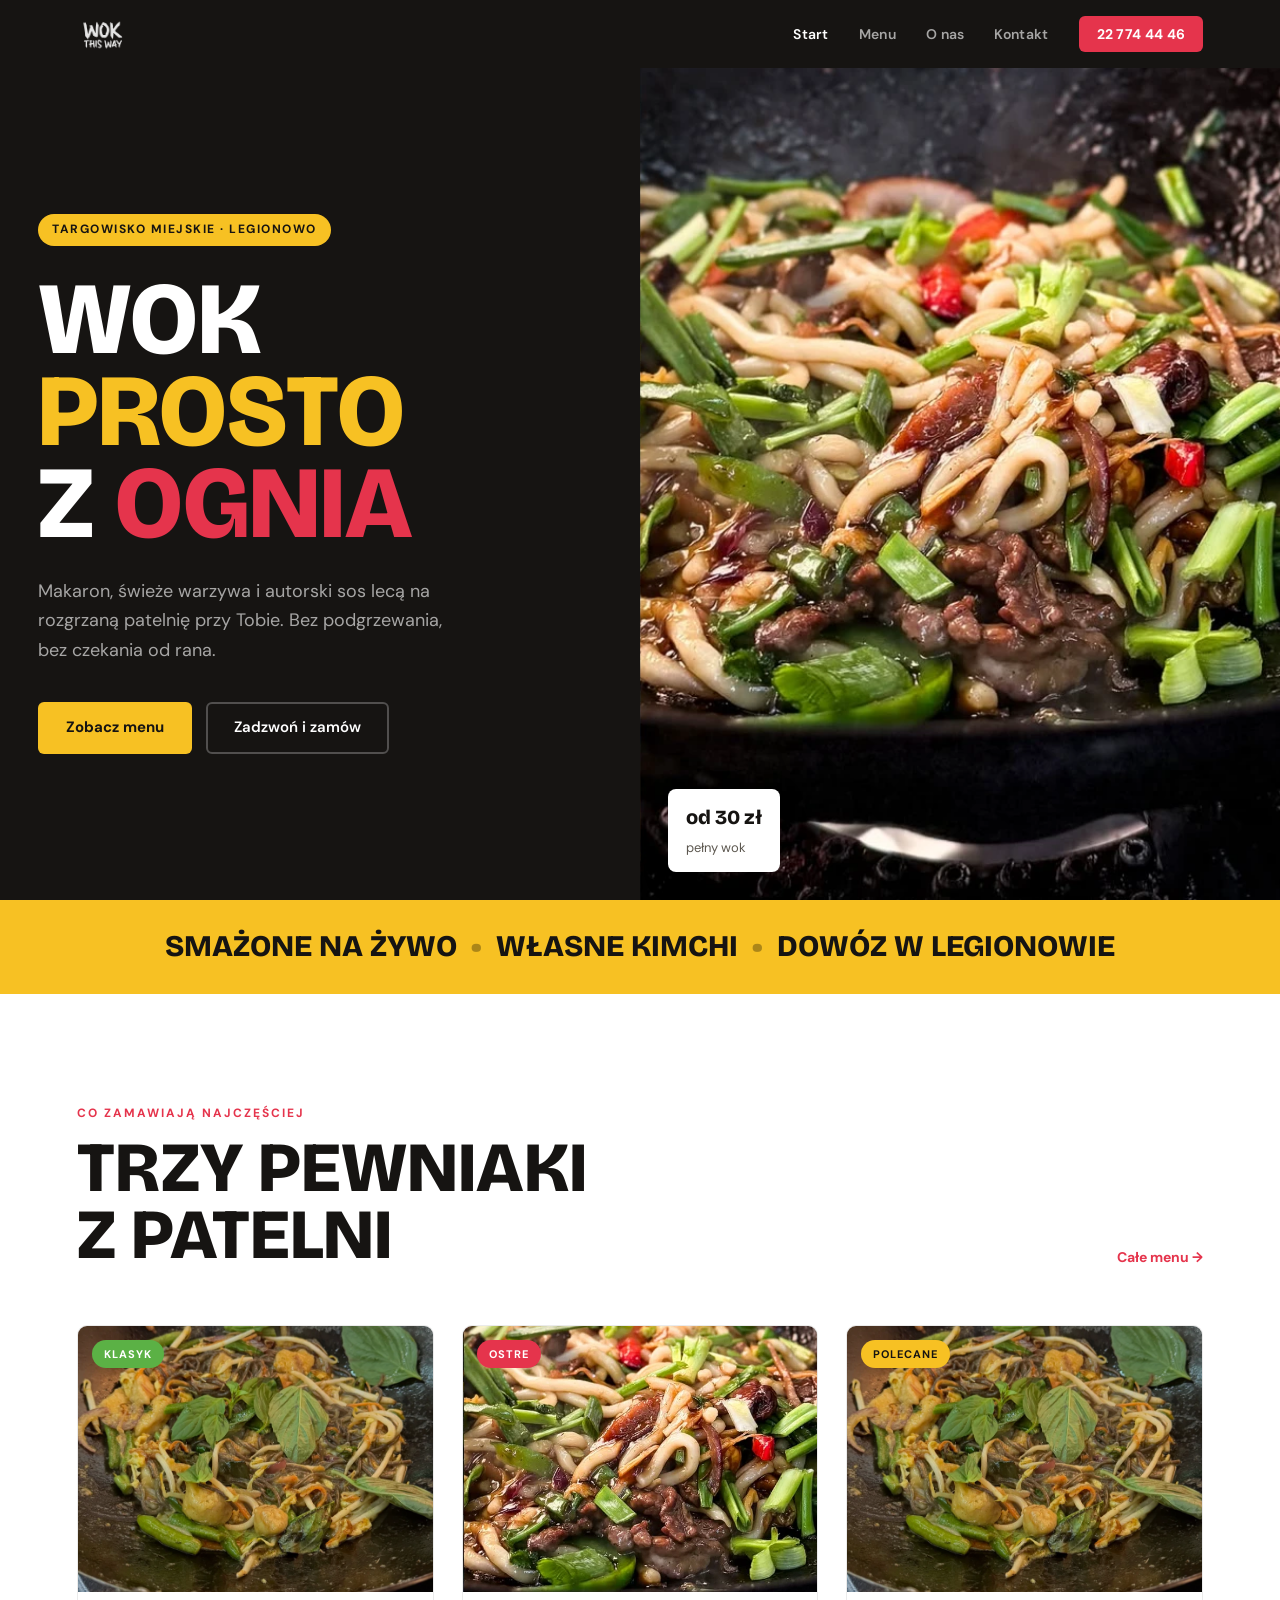
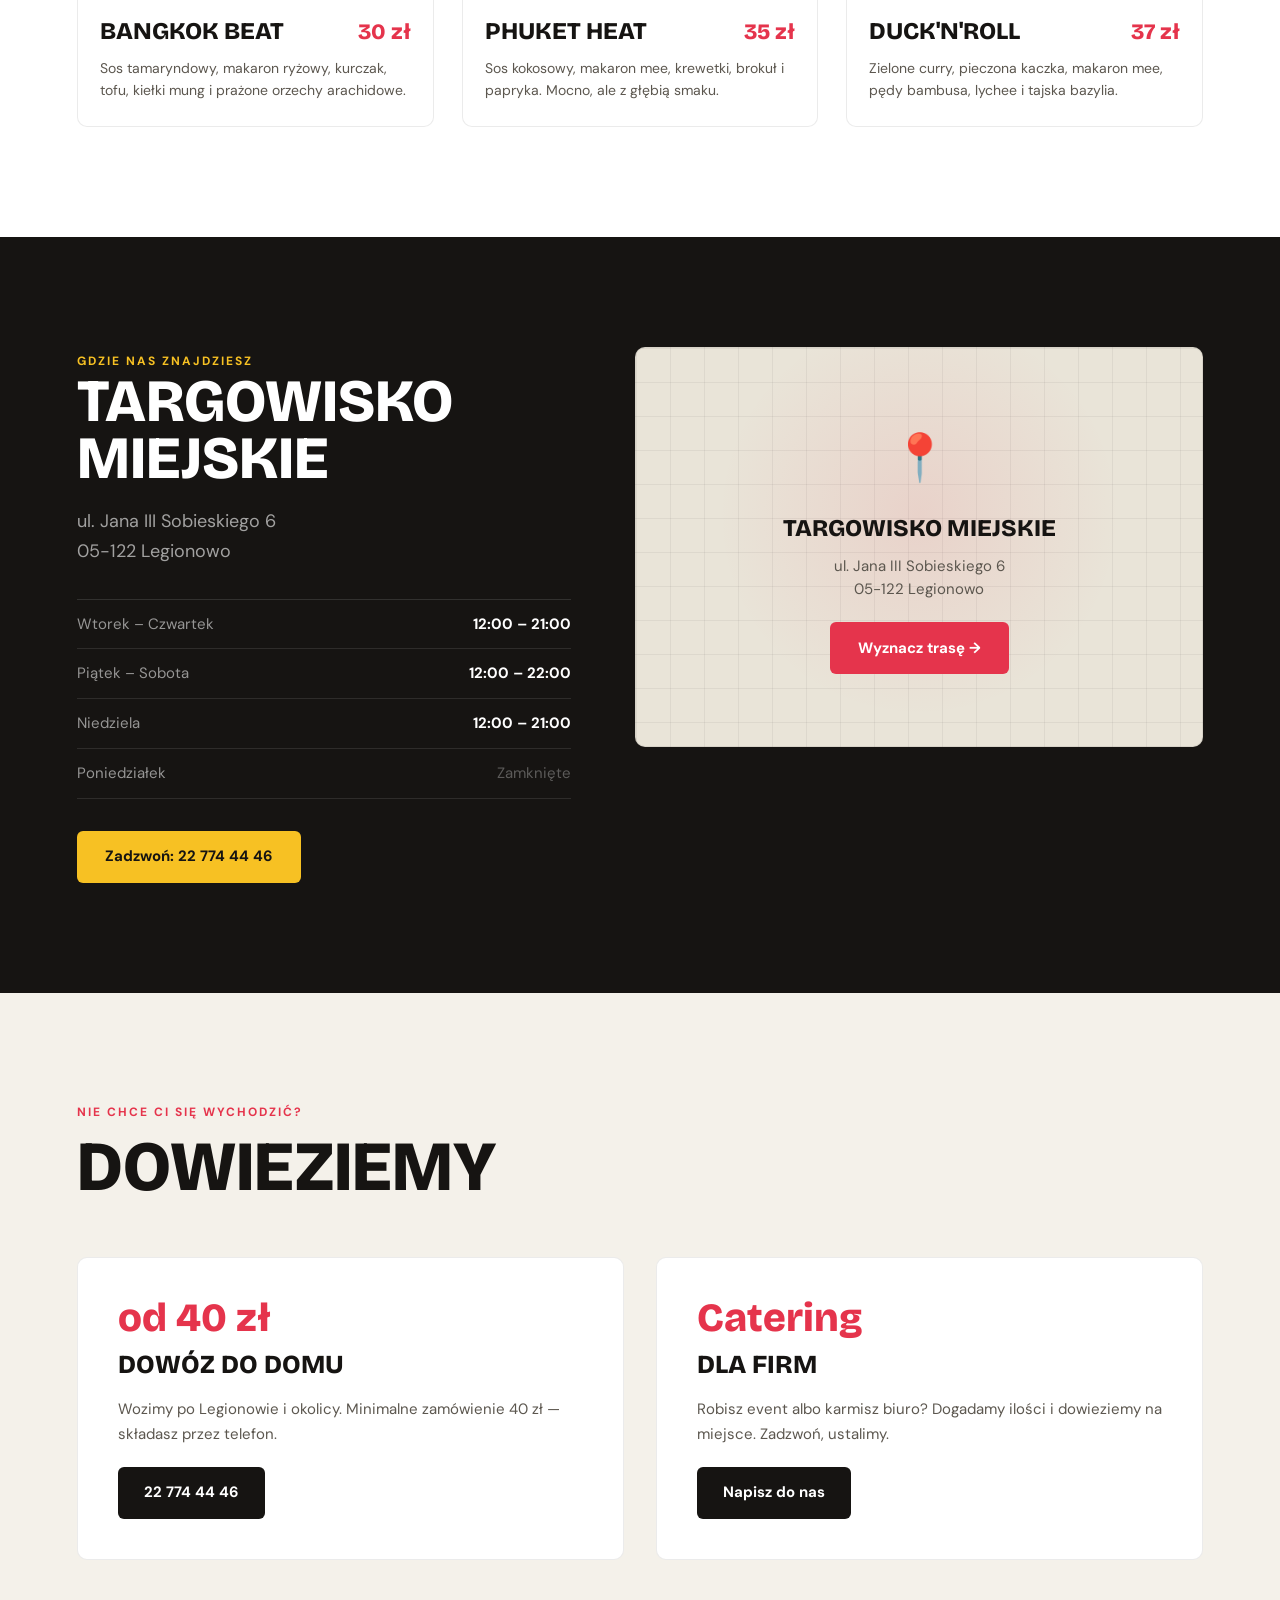
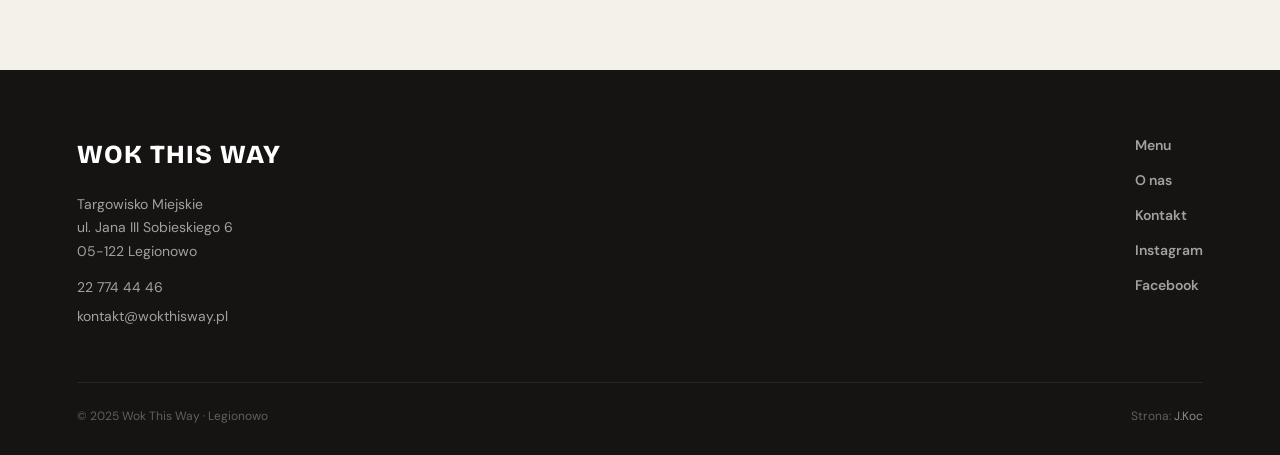
==== commit 113337d9: "Wieksze biale logo bez tla, zmiana czcionki na Bricolage Grotesque, usuniecie emoji (AI-check)" ====
--- a/index.html
+++ b/index.html
@@ -37,7 +37,7 @@
 <body>
 
   <nav>
-    <a href="index.html" class="nav-logo"><img src="img/logo1.png" alt="Wok This Way Legionowo"></a>
+    <a href="index.html" class="nav-logo"><img src="img/logo-white.png" alt="Wok This Way Legionowo"></a>
     <ul class="nav-links" id="navLinks">
       <li><a href="index.html" class="active">Start</a></li>
       <li><a href="menu.html">Menu</a></li>
@@ -51,7 +51,7 @@
   <!-- HERO -->
   <section class="hero">
     <div class="hero-content">
-      <span class="hero-tag">🥢 Targowisko Miejskie · Legionowo</span>
+      <span class="hero-tag">Targowisko Miejskie · Legionowo</span>
       <h1>Wok <span class="y">prosto</span><br>z <span class="r">ognia</span></h1>
       <p>Makaron, świeże warzywa i autorski sos lecą na rozgrzaną patelnię przy Tobie. Bez podgrzewania, bez czekania od rana.</p>
       <div class="hero-actions">
@@ -101,7 +101,7 @@
 
       <article class="dish-card reveal">
         <div class="dish-img">
-          <span class="dish-badge badge-red">Ostre 🌶️🌶️</span>
+          <span class="dish-badge badge-red">Ostre</span>
           <img src="img/danie2.webp" alt="Phuket Heat – makaron mee z krewetkami w sosie kokosowym" loading="lazy" onerror="this.style.display='none';this.nextElementSibling.style.display='flex';">
           <div class="ph" style="display:none;">[ brak zdjęcia ]</div>
         </div>
@@ -162,14 +162,12 @@
     </div>
     <div class="delivery">
       <div class="delivery-card a reveal">
-        <div class="ico">🛵</div>
         <span class="big">od 40 zł</span>
         <h3>Dowóz do domu</h3>
         <p>Wozimy po Legionowie i okolicy. Minimalne zamówienie 40 zł — składasz przez telefon.</p>
         <a href="tel:+48227744446" class="btn-dark">22 774 44 46</a>
       </div>
       <div class="delivery-card b reveal">
-        <div class="ico">🍱</div>
         <span class="big">Catering</span>
         <h3>Dla firm</h3>
         <p>Robisz event albo karmisz biuro? Dogadamy ilości i dowieziemy na miejsce. Zadzwoń, ustalimy.</p>
--- a/style.css
+++ b/style.css
@@ -1,4 +1,4 @@
-@import url('https://fonts.googleapis.com/css2?family=Anton&family=DM+Sans:ital,opsz,wght@0,9..40,400;0,9..40,500;0,9..40,600;0,9..40,700;1,9..40,400&display=swap');
+@import url('https://fonts.googleapis.com/css2?family=Bricolage+Grotesque:opsz,wght@12..96,400;12..96,700;12..96,800&family=DM+Sans:ital,opsz,wght@0,9..40,400;0,9..40,500;0,9..40,600;0,9..40,700;1,9..40,400&display=swap');
 
 *, *::before, *::after { box-sizing: border-box; margin: 0; padding: 0; }
 
@@ -29,7 +29,7 @@
 img { display: block; max-width: 100%; height: auto; }
 a { text-decoration: none; color: inherit; }
 
-.display { font-family: 'Anton', sans-serif; font-weight: 400; letter-spacing: 0.5px; line-height: 0.92; text-transform: uppercase; }
+.display { font-family: 'Bricolage Grotesque', sans-serif; font-weight: 800; letter-spacing: -0.5px; line-height: 0.92; }
 
 /* ===== NAV ===== */
 nav {
@@ -45,7 +45,7 @@
 }
 
 .nav-logo {
-  font-family: 'Anton', sans-serif;
+  font-family: 'Bricolage Grotesque', sans-serif; font-weight: 800;
   font-size: 22px;
   color: #fff;
   letter-spacing: 1px;
@@ -55,11 +55,8 @@
 }
 
 .nav-logo img {
-  height: 40px;
+  height: 54px;
   width: auto;
-  background: #fff;
-  padding: 5px 11px;
-  border-radius: 7px;
   display: block;
 }
 
@@ -199,7 +196,7 @@
 }
 
 .hero-content h1 {
-  font-family: 'Anton', sans-serif;
+  font-family: 'Bricolage Grotesque', sans-serif; font-weight: 800;
   font-size: clamp(56px, 8vw, 110px);
   line-height: 0.9;
   color: #fff;
@@ -238,7 +235,7 @@
   padding: 12px 18px;
   box-shadow: 0 8px 24px rgba(0,0,0,0.25);
 }
-.hero-price-tag b { font-family: 'Anton', sans-serif; font-size: 20px; display: block; }
+.hero-price-tag b { font-family: 'Bricolage Grotesque', sans-serif; font-weight: 800; font-size: 20px; display: block; }
 .hero-price-tag span { font-size: 13px; color: var(--ink-soft); }
 
 /* ===== SECTION ===== */
@@ -251,7 +248,7 @@
   font-size: 12px; font-weight: 700; letter-spacing: 2px; text-transform: uppercase;
   color: var(--red); display: block; margin-bottom: 12px;
 }
-.section-head h2 { font-family: 'Anton', sans-serif; font-size: clamp(38px, 5.5vw, 72px); text-transform: uppercase; line-height: 0.95; }
+.section-head h2 { font-family: 'Bricolage Grotesque', sans-serif; font-weight: 800; font-size: clamp(38px, 5.5vw, 72px); text-transform: uppercase; line-height: 0.95; }
 .section-dark .section-head .eyebrow { color: var(--yellow); }
 
 .link-arrow { font-weight: 700; font-size: 14px; color: var(--red); white-space: nowrap; transition: gap var(--ease); display: inline-flex; gap: 6px; }
@@ -286,8 +283,8 @@
 
 .dish-info { padding: 22px 22px 24px; }
 .dish-top { display: flex; justify-content: space-between; align-items: baseline; gap: 10px; margin-bottom: 8px; }
-.dish-top h3 { font-family: 'Anton', sans-serif; font-size: 24px; text-transform: uppercase; line-height: 1; }
-.dish-price { font-family: 'Anton', sans-serif; font-size: 22px; color: var(--red); white-space: nowrap; }
+.dish-top h3 { font-family: 'Bricolage Grotesque', sans-serif; font-weight: 800; font-size: 24px; text-transform: uppercase; line-height: 1; }
+.dish-price { font-family: 'Bricolage Grotesque', sans-serif; font-weight: 800; font-size: 22px; color: var(--red); white-space: nowrap; }
 .dish-info p { font-size: 14px; color: var(--ink-soft); line-height: 1.55; }
 
 /* ===== STRIP (color band) ===== */
@@ -301,12 +298,12 @@
   flex-wrap: wrap;
   text-align: center;
 }
-.strip span { font-family: 'Anton', sans-serif; font-size: clamp(18px, 2.6vw, 30px); text-transform: uppercase; color: var(--ink); }
+.strip span { font-family: 'Bricolage Grotesque', sans-serif; font-weight: 800; font-size: clamp(18px, 2.6vw, 30px); text-transform: uppercase; color: var(--ink); }
 .strip .sep { color: rgba(0,0,0,0.3); }
 
 /* ===== LOCATION ===== */
 .location-content { display: grid; grid-template-columns: 1fr 1.15fr; gap: 64px; align-items: start; }
-.location-text h2 { font-family: 'Anton', sans-serif; font-size: clamp(34px, 5vw, 60px); text-transform: uppercase; line-height: 0.95; margin-bottom: 20px; }
+.location-text h2 { font-family: 'Bricolage Grotesque', sans-serif; font-weight: 800; font-size: clamp(34px, 5vw, 60px); text-transform: uppercase; line-height: 0.95; margin-bottom: 20px; }
 .location-address { font-size: 18px; color: rgba(255,255,255,0.6); margin-bottom: 32px; }
 .hours-grid { border-top: 1px solid rgba(255,255,255,0.12); margin-bottom: 32px; }
 .hours-row { display: flex; justify-content: space-between; padding: 12px 0; border-bottom: 1px solid rgba(255,255,255,0.1); font-size: 15px; }
@@ -341,7 +338,7 @@
   background: radial-gradient(circle at 50% 42%, rgba(229,52,76,0.10), transparent 55%);
 }
 .map-card .pin { font-size: 46px; margin-bottom: 14px; position: relative; }
-.map-card h4 { font-family: 'Anton', sans-serif; font-size: 24px; text-transform: uppercase; color: var(--ink); margin-bottom: 6px; position: relative; }
+.map-card h4 { font-family: 'Bricolage Grotesque', sans-serif; font-weight: 800; font-size: 24px; text-transform: uppercase; color: var(--ink); margin-bottom: 6px; position: relative; }
 .map-card p { color: var(--ink-soft); font-size: 15px; margin-bottom: 22px; position: relative; line-height: 1.5; }
 .map-card .btn-primary { position: relative; }
 
@@ -354,14 +351,14 @@
 .delivery-card .ico { width: 52px; height: 52px; border-radius: 12px; display: flex; align-items: center; justify-content: center; font-size: 26px; margin-bottom: 20px; }
 .delivery-card.a .ico { background: var(--green); }
 .delivery-card.b .ico { background: var(--yellow); }
-.delivery-card h3 { font-family: 'Anton', sans-serif; font-size: 26px; text-transform: uppercase; margin-bottom: 10px; }
+.delivery-card h3 { font-family: 'Bricolage Grotesque', sans-serif; font-weight: 800; font-size: 26px; text-transform: uppercase; margin-bottom: 10px; }
 .delivery-card p { color: var(--ink-soft); font-size: 15px; margin-bottom: 20px; }
-.delivery-card .big { font-family: 'Anton', sans-serif; font-size: 40px; color: var(--red); line-height: 1; margin-bottom: 6px; }
+.delivery-card .big { font-family: 'Bricolage Grotesque', sans-serif; font-weight: 800; font-size: 40px; color: var(--red); line-height: 1; margin-bottom: 6px; }
 
 /* ===== FOOTER ===== */
 footer { background: var(--ink); color: rgba(255,255,255,0.6); padding: 64px 6% 28px; }
 .footer-inner { display: flex; justify-content: space-between; gap: 48px; margin-bottom: 48px; flex-wrap: wrap; }
-.footer-logo { font-family: 'Anton', sans-serif; font-size: 26px; color: #fff; letter-spacing: 1px; display: block; margin-bottom: 16px; text-transform: uppercase; }
+.footer-logo { font-family: 'Bricolage Grotesque', sans-serif; font-weight: 800; font-size: 26px; color: #fff; letter-spacing: 1px; display: block; margin-bottom: 16px; text-transform: uppercase; }
 .footer-logo .dot { color: var(--yellow); }
 .footer-brand p { font-size: 14px; line-height: 1.7; margin-bottom: 12px; }
 .footer-brand a { display: block; font-size: 14px; margin-bottom: 6px; transition: color var(--ease); }
@@ -377,26 +374,26 @@
 .page-hero { background: var(--ink); padding: 64px 6% 60px; position: relative; overflow: hidden; }
 .page-hero::after { content: ''; position: absolute; right: -80px; top: -80px; width: 320px; height: 320px; background: radial-gradient(circle, rgba(247,193,35,0.12), transparent 70%); }
 .page-hero .eyebrow { font-size: 12px; font-weight: 700; letter-spacing: 2px; text-transform: uppercase; color: var(--yellow); display: block; margin-bottom: 14px; }
-.page-hero h1 { font-family: 'Anton', sans-serif; font-size: clamp(48px, 8vw, 96px); color: #fff; text-transform: uppercase; line-height: 0.9; }
+.page-hero h1 { font-family: 'Bricolage Grotesque', sans-serif; font-weight: 800; font-size: clamp(48px, 8vw, 96px); color: #fff; text-transform: uppercase; line-height: 0.9; }
 .page-hero p { color: rgba(255,255,255,0.6); font-size: 17px; margin-top: 16px; max-width: 500px; }
 
 /* ===== MENU PAGE ===== */
 .menu-section { padding: 76px 6%; }
 .menu-section:nth-child(even) { background: var(--bg-soft); }
 .menu-head { display: flex; align-items: center; gap: 16px; margin-bottom: 40px; flex-wrap: wrap; }
-.menu-label { font-family: 'Anton', sans-serif; font-size: 13px; letter-spacing: 2px; text-transform: uppercase; color: #fff; padding: 8px 16px; border-radius: 6px; }
+.menu-label { font-family: 'Bricolage Grotesque', sans-serif; font-weight: 800; font-size: 13px; letter-spacing: 2px; text-transform: uppercase; color: #fff; padding: 8px 16px; border-radius: 6px; }
 .menu-label.red { background: var(--red); }
 .menu-label.green { background: var(--green); }
 .menu-label.yellow { background: var(--yellow); color: var(--ink); }
 .menu-label.dark { background: var(--ink); }
-.menu-head h2 { font-family: 'Anton', sans-serif; font-size: clamp(30px, 4.5vw, 50px); text-transform: uppercase; line-height: 0.95; }
+.menu-head h2 { font-family: 'Bricolage Grotesque', sans-serif; font-weight: 800; font-size: clamp(30px, 4.5vw, 50px); text-transform: uppercase; line-height: 0.95; }
 
 .menu-items { display: grid; grid-template-columns: 1fr 1fr; gap: 22px; }
 .menu-item { background: var(--bg); border: 1px solid var(--line); border-radius: var(--radius); padding: 26px; transition: transform var(--ease), border-color var(--ease); }
 .menu-item:hover { transform: translateY(-3px); border-color: rgba(0,0,0,0.18); }
 .menu-item-top { display: flex; justify-content: space-between; align-items: baseline; gap: 12px; margin-bottom: 12px; }
-.menu-item-top h3 { font-family: 'Anton', sans-serif; font-size: 24px; text-transform: uppercase; line-height: 1; }
-.menu-item-price { font-family: 'Anton', sans-serif; font-size: 24px; color: var(--red); white-space: nowrap; }
+.menu-item-top h3 { font-family: 'Bricolage Grotesque', sans-serif; font-weight: 800; font-size: 24px; text-transform: uppercase; line-height: 1; }
+.menu-item-price { font-family: 'Bricolage Grotesque', sans-serif; font-weight: 800; font-size: 24px; color: var(--red); white-space: nowrap; }
 .menu-item-ing { font-size: 14px; color: var(--ink-soft); line-height: 1.6; }
 .menu-item-meta { margin-top: 14px; display: flex; gap: 10px; align-items: center; flex-wrap: wrap; }
 .spice { font-size: 13px; font-weight: 700; color: var(--red); }
@@ -404,7 +401,7 @@
 
 .drinks-grid { display: grid; grid-template-columns: repeat(3, 1fr); gap: 22px; }
 .drinks-cat { background: var(--bg); border: 1px solid var(--line); border-radius: var(--radius); padding: 26px; }
-.drinks-cat h3 { font-family: 'Anton', sans-serif; font-size: 16px; letter-spacing: 1px; text-transform: uppercase; margin-bottom: 16px; padding-bottom: 12px; border-bottom: 2px solid var(--bg-soft); }
+.drinks-cat h3 { font-family: 'Bricolage Grotesque', sans-serif; font-weight: 800; font-size: 16px; letter-spacing: 1px; text-transform: uppercase; margin-bottom: 16px; padding-bottom: 12px; border-bottom: 2px solid var(--bg-soft); }
 .drink-row { display: flex; justify-content: space-between; font-size: 14px; padding: 8px 0; border-bottom: 1px solid var(--line); }
 .drink-row:last-child { border-bottom: none; }
 .drink-price { font-weight: 700; color: var(--red); }
@@ -413,11 +410,11 @@
 .menu-full-img img { width: 100%; display: block; }
 
 .sauces { display: flex; gap: 14px; flex-wrap: wrap; }
-.sauce { background: var(--ink); color: #fff; font-family: 'Anton', sans-serif; font-size: 16px; letter-spacing: 1px; text-transform: uppercase; padding: 12px 22px; border-radius: 40px; }
+.sauce { background: var(--ink); color: #fff; font-family: 'Bricolage Grotesque', sans-serif; font-weight: 800; font-size: 16px; letter-spacing: 1px; text-transform: uppercase; padding: 12px 22px; border-radius: 40px; }
 
 /* ===== O NAS ===== */
 .about-main { padding: 110px 6%; display: grid; grid-template-columns: 1.05fr 1fr; gap: 72px; align-items: center; }
-.about-text h2 { font-family: 'Anton', sans-serif; font-size: clamp(34px, 5vw, 60px); text-transform: uppercase; line-height: 0.92; margin-bottom: 26px; }
+.about-text h2 { font-family: 'Bricolage Grotesque', sans-serif; font-weight: 800; font-size: clamp(34px, 5vw, 60px); text-transform: uppercase; line-height: 0.92; margin-bottom: 26px; }
 .about-text p { color: var(--ink-soft); font-size: 16px; line-height: 1.8; margin-bottom: 16px; }
 .about-text p strong { color: var(--ink); font-weight: 700; }
 .about-img { aspect-ratio: 3/4; background: #221d18; border-radius: var(--radius); overflow: hidden; position: relative; }
@@ -428,25 +425,25 @@
 .about-facts-inner { display: grid; grid-template-columns: repeat(3, 1fr); }
 .fact { padding: 60px 32px; border-right: 1px solid rgba(255,255,255,0.08); }
 .fact:last-child { border-right: none; }
-.fact .num { font-family: 'Anton', sans-serif; font-size: 64px; color: var(--yellow); line-height: 1; display: block; margin-bottom: 12px; }
+.fact .num { font-family: 'Bricolage Grotesque', sans-serif; font-weight: 800; font-size: 64px; color: var(--yellow); line-height: 1; display: block; margin-bottom: 12px; }
 .fact .num small { font-size: 28px; }
 .fact .lbl { font-size: 14px; color: rgba(255,255,255,0.55); line-height: 1.55; }
 
 .about-story { padding: 110px 6%; max-width: 760px; }
-.about-story h2 { font-family: 'Anton', sans-serif; font-size: clamp(30px, 4.5vw, 50px); text-transform: uppercase; margin-bottom: 24px; }
+.about-story h2 { font-family: 'Bricolage Grotesque', sans-serif; font-weight: 800; font-size: clamp(30px, 4.5vw, 50px); text-transform: uppercase; margin-bottom: 24px; }
 .about-story p { font-size: 16px; line-height: 1.8; color: var(--ink-soft); margin-bottom: 16px; }
 
 /* ===== KONTAKT ===== */
 .contact { padding: 110px 6%; display: grid; grid-template-columns: 1fr 1.25fr; gap: 72px; align-items: start; }
-.contact-info h2 { font-family: 'Anton', sans-serif; font-size: clamp(34px, 5vw, 58px); text-transform: uppercase; line-height: 0.92; margin-bottom: 36px; }
+.contact-info h2 { font-family: 'Bricolage Grotesque', sans-serif; font-weight: 800; font-size: clamp(34px, 5vw, 58px); text-transform: uppercase; line-height: 0.92; margin-bottom: 36px; }
 .c-block { margin-bottom: 26px; }
 .c-label { font-size: 11px; font-weight: 700; letter-spacing: 2px; text-transform: uppercase; color: var(--ink-soft); margin-bottom: 6px; display: block; }
-.c-block a { font-family: 'Anton', sans-serif; font-size: 26px; color: var(--ink); transition: color var(--ease); display: block; }
+.c-block a { font-family: 'Bricolage Grotesque', sans-serif; font-weight: 800; font-size: 26px; color: var(--ink); transition: color var(--ease); display: block; }
 .c-block a:hover { color: var(--red); }
 .c-block a.sm { font-family: 'DM Sans'; font-size: 16px; font-weight: 600; }
 .c-block p { font-size: 17px; line-height: 1.6; }
 .contact-hours { margin-top: 32px; padding-top: 28px; border-top: 1px solid var(--line); }
-.contact-hours h3 { font-family: 'Anton', sans-serif; font-size: 24px; text-transform: uppercase; margin-bottom: 14px; }
+.contact-hours h3 { font-family: 'Bricolage Grotesque', sans-serif; font-weight: 800; font-size: 24px; text-transform: uppercase; margin-bottom: 14px; }
 .contact-hours .hours-grid { border-top: 1px solid var(--line); }
 .contact-hours .hours-row { border-bottom: 1px solid var(--line); }
 .contact-hours .hours-row span:first-child { color: var(--ink-soft); }
@@ -456,7 +453,7 @@
 .contact-cards { display: grid; grid-template-columns: 1fr 1fr; gap: 16px; }
 .cc { background: var(--ink); color: #fff; border-radius: var(--radius); padding: 24px; }
 .cc.green { background: var(--green); }
-.cc h4 { font-family: 'Anton', sans-serif; font-size: 18px; text-transform: uppercase; margin-bottom: 8px; }
+.cc h4 { font-family: 'Bricolage Grotesque', sans-serif; font-weight: 800; font-size: 18px; text-transform: uppercase; margin-bottom: 8px; }
 .cc p { font-size: 14px; color: rgba(255,255,255,0.85); line-height: 1.55; }
 
 /* ===== REVEAL ===== */
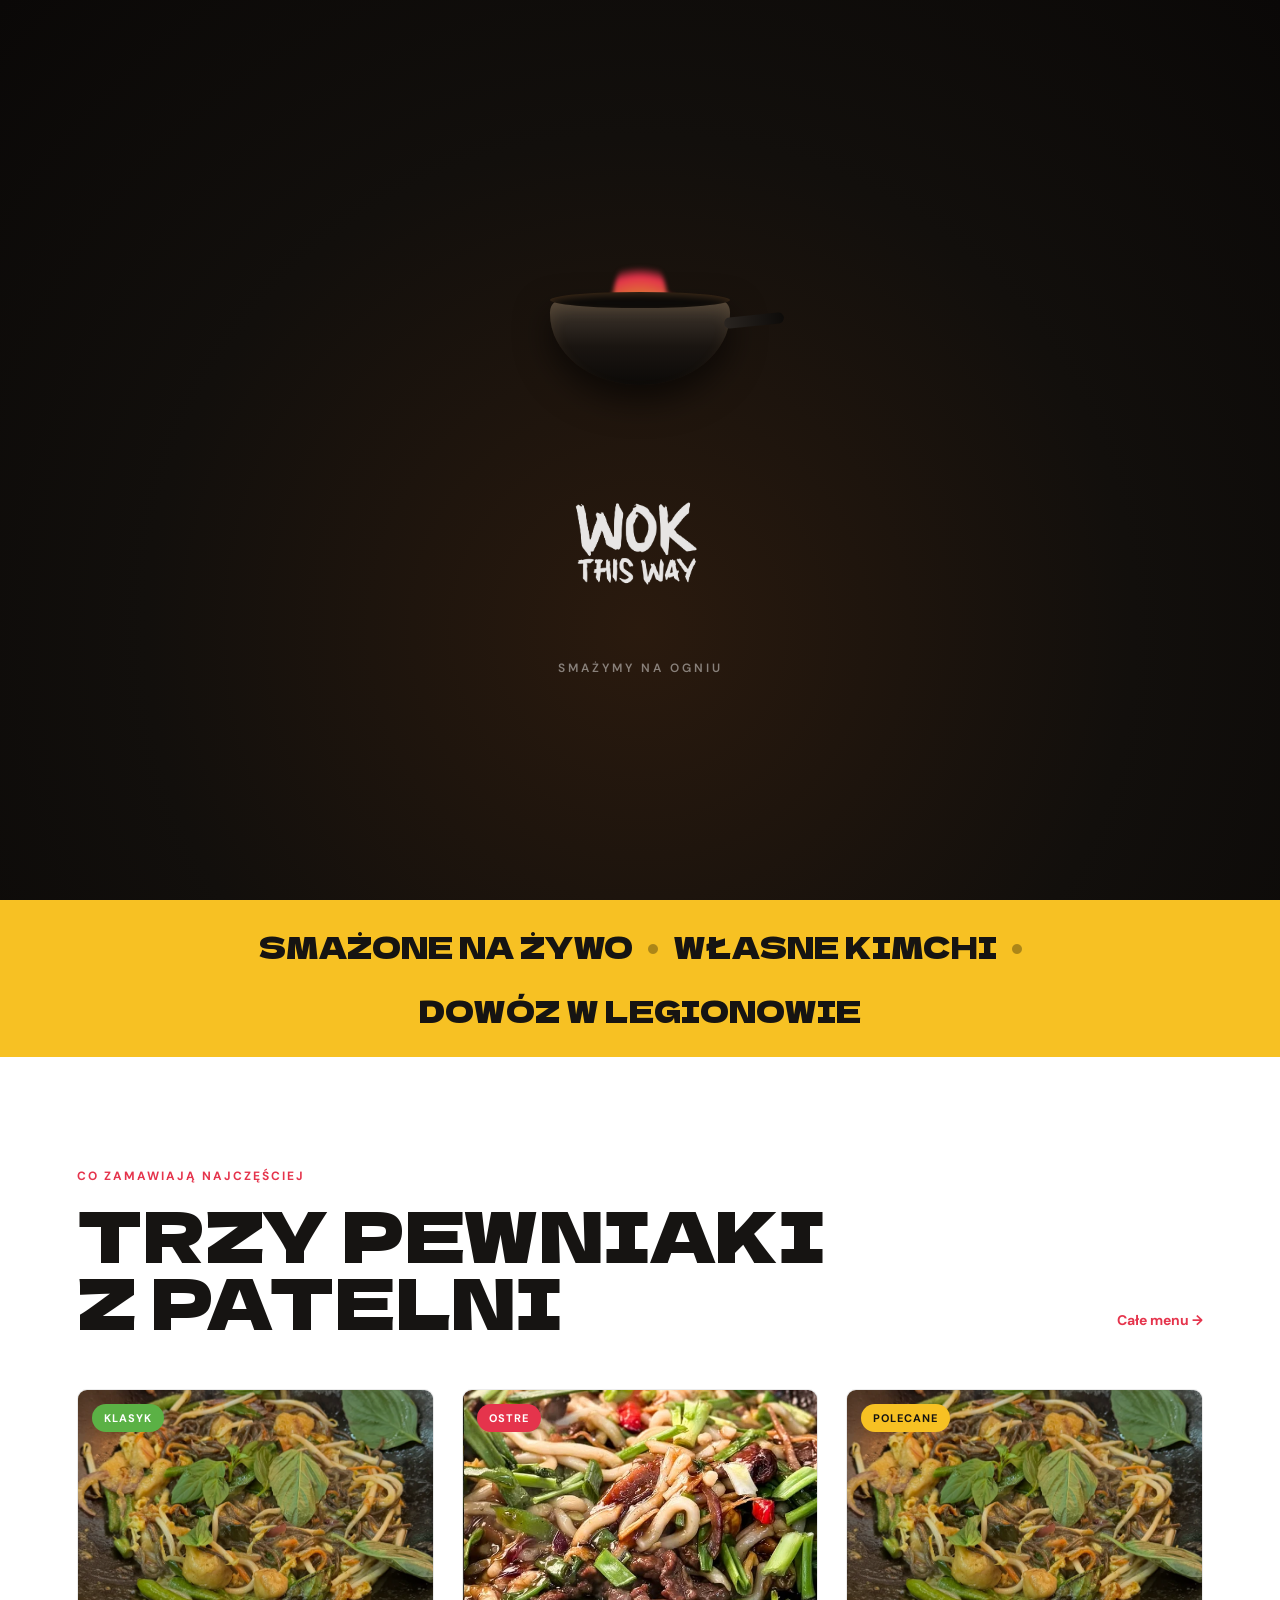
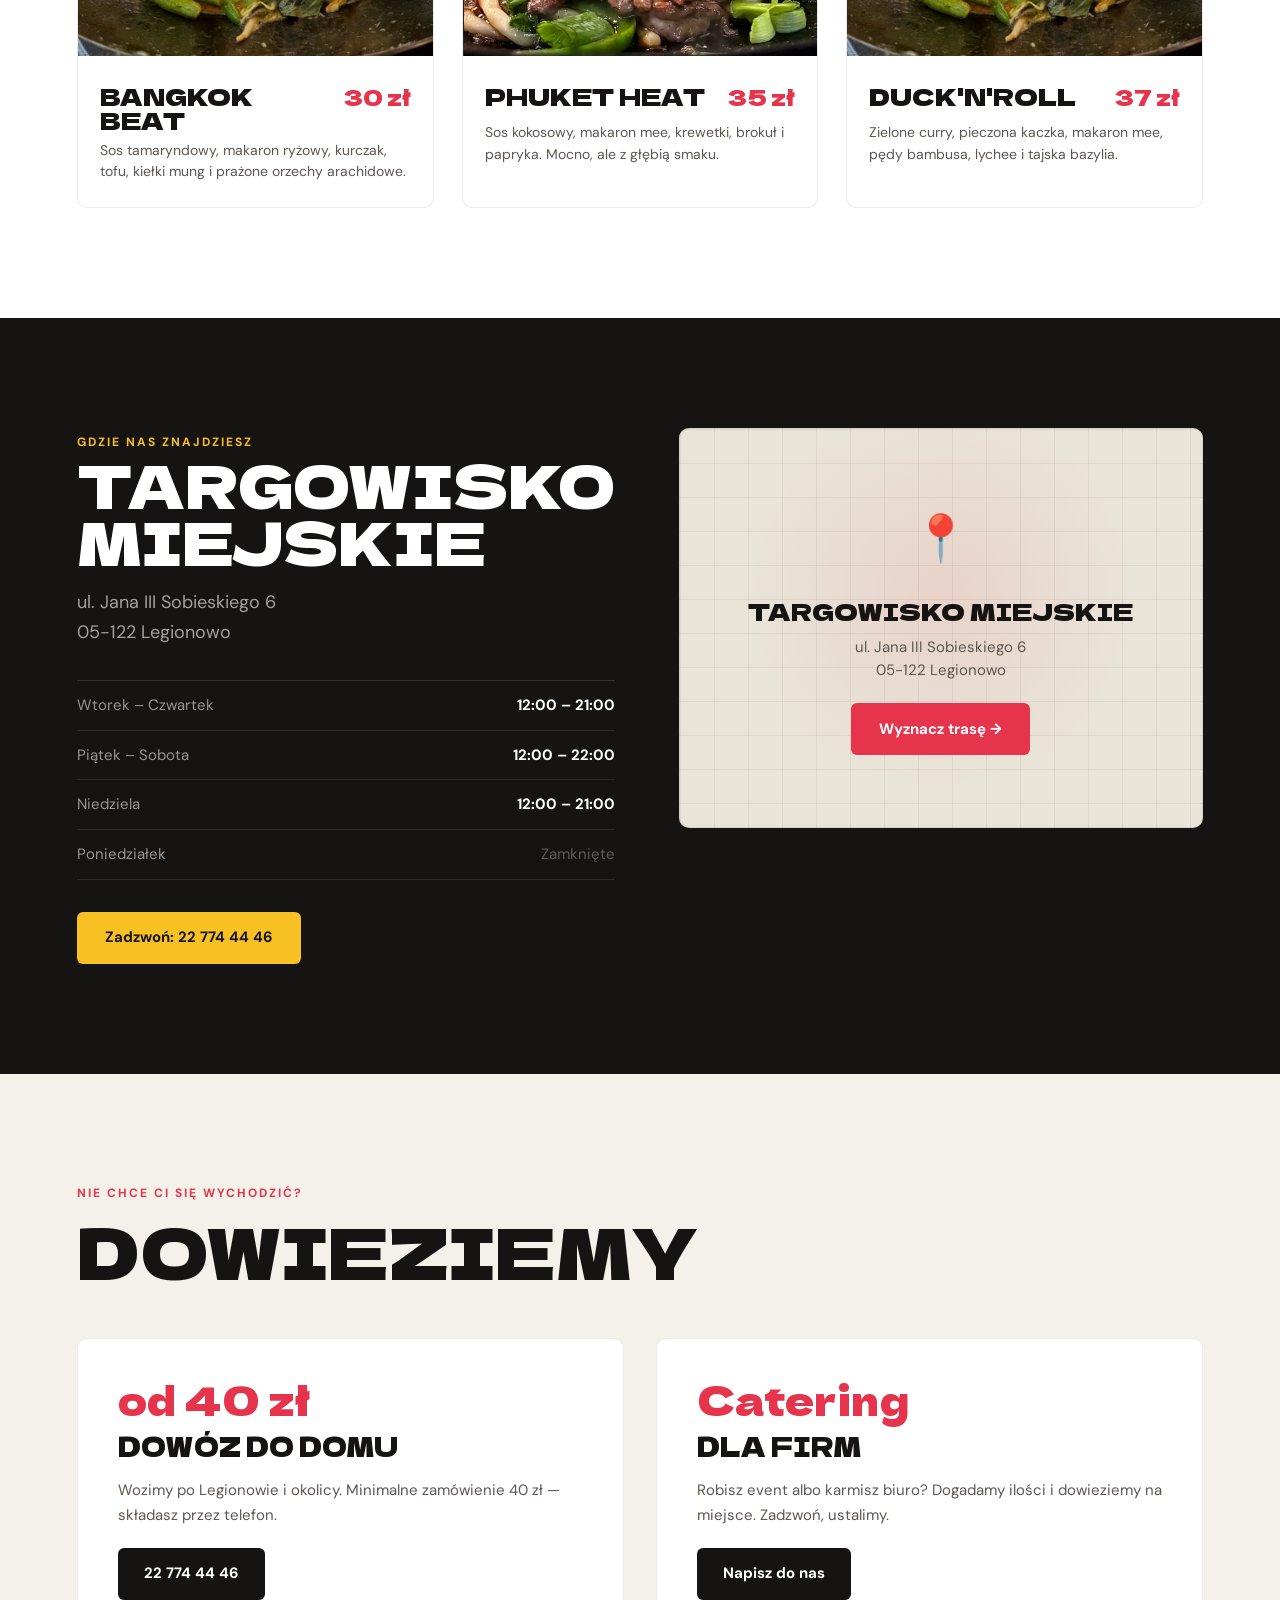
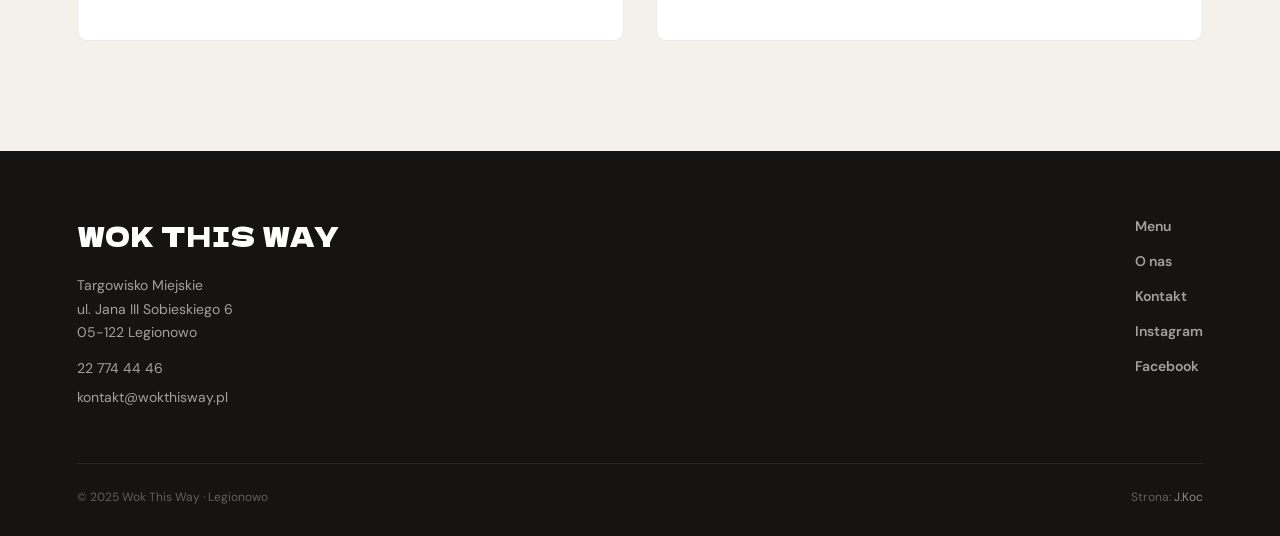
==== commit 910727f3: "Czcionka Dela Gothic One (azjatycka), intro z wokiem i ogniem przy starcie" ====
--- a/index.html
+++ b/index.html
@@ -36,6 +36,16 @@
 </head>
 <body>
 
+  <div class="intro" id="intro">
+    <div class="intro-stage">
+      <div class="fire"><span></span><span></span><span></span><span></span><span></span></div>
+      <div class="wok"></div>
+    </div>
+    <img class="intro-logo" src="img/logo-white.png" alt="Wok This Way">
+    <span class="intro-tag">Smażymy na ogniu</span>
+  </div>
+  <script>if(sessionStorage.getItem('wtwIntro')){var _i=document.getElementById('intro');if(_i)_i.style.display='none';}else{sessionStorage.setItem('wtwIntro','1');}</script>
+
   <nav>
     <a href="index.html" class="nav-logo"><img src="img/logo-white.png" alt="Wok This Way Legionowo"></a>
     <ul class="nav-links" id="navLinks">
--- a/style.css
+++ b/style.css
@@ -1,4 +1,4 @@
-@import url('https://fonts.googleapis.com/css2?family=Bricolage+Grotesque:opsz,wght@12..96,400;12..96,700;12..96,800&family=DM+Sans:ital,opsz,wght@0,9..40,400;0,9..40,500;0,9..40,600;0,9..40,700;1,9..40,400&display=swap');
+@import url('https://fonts.googleapis.com/css2?family=Dela+Gothic+One&family=DM+Sans:ital,opsz,wght@0,9..40,400;0,9..40,500;0,9..40,600;0,9..40,700;1,9..40,400&display=swap');
 
 *, *::before, *::after { box-sizing: border-box; margin: 0; padding: 0; }
 
@@ -29,7 +29,108 @@
 img { display: block; max-width: 100%; height: auto; }
 a { text-decoration: none; color: inherit; }
 
-.display { font-family: 'Bricolage Grotesque', sans-serif; font-weight: 800; letter-spacing: -0.5px; line-height: 0.92; }
+.display { font-family: 'Dela Gothic One', sans-serif; font-weight: 400; letter-spacing: -0.5px; line-height: 0.92; }
+
+/* ===== INTRO (wok + ogien) ===== */
+.intro {
+  position: fixed;
+  inset: 0;
+  z-index: 9999;
+  background: radial-gradient(circle at 50% 70%, #2a1a0e 0%, #120f0c 55%, #0a0807 100%);
+  display: flex;
+  flex-direction: column;
+  align-items: center;
+  justify-content: center;
+  gap: 36px;
+  transition: opacity 0.7s ease, visibility 0.7s ease;
+}
+.intro.hide { opacity: 0; visibility: hidden; }
+
+.intro-stage { position: relative; width: 240px; height: 200px; }
+
+/* wok */
+.wok {
+  position: absolute;
+  bottom: 36px; left: 50%; margin-left: -90px;
+  width: 180px; height: 86px;
+  background: linear-gradient(180deg, #443b32 0%, #1a1511 55%, #0c0a08 100%);
+  border-radius: 14px 14px 96px 96px / 14px 14px 76px 76px;
+  box-shadow: inset 0 10px 16px rgba(255,200,120,0.12), 0 14px 34px rgba(0,0,0,0.6);
+  z-index: 3;
+}
+.wok::before {
+  content: '';
+  position: absolute;
+  top: -7px; left: 0; right: 0; height: 16px;
+  background: #0d0b09;
+  border-radius: 50%;
+  box-shadow: inset 0 3px 6px rgba(255,170,90,0.18);
+}
+/* raczka woka */
+.wok::after {
+  content: '';
+  position: absolute;
+  top: 16px; right: -54px;
+  width: 60px; height: 11px;
+  background: linear-gradient(90deg, #2a2521, #0d0b09);
+  border-radius: 6px;
+  transform: rotate(-6deg);
+}
+
+/* ogien */
+.fire { position: absolute; bottom: 58px; left: 50%; transform: translateX(-50%); width: 150px; height: 150px; z-index: 2; }
+.fire span {
+  position: absolute;
+  bottom: 0; left: 50%;
+  width: 50px; height: 96px; margin-left: -25px;
+  background: radial-gradient(circle at 50% 78%, #ffe96b 0%, #f7c123 28%, #e5344c 68%, transparent 80%);
+  border-radius: 50% 50% 36% 36%;
+  transform-origin: 50% 100%;
+  mix-blend-mode: screen;
+  filter: blur(2px);
+  animation: flame 0.5s ease-in-out infinite alternate;
+}
+.fire span:nth-child(1) { height: 110px; margin-left: -28px; width: 56px; animation-duration: 0.55s; }
+.fire span:nth-child(2) { left: 36%; height: 78px; width: 42px; animation-duration: 0.42s; animation-delay: 0.08s; }
+.fire span:nth-child(3) { left: 64%; height: 82px; width: 44px; animation-duration: 0.47s; animation-delay: 0.15s; }
+.fire span:nth-child(4) { height: 64px; width: 34px; opacity: 0.9; animation-duration: 0.38s; animation-delay: 0.05s; }
+.fire span:nth-child(5) { left: 50%; height: 50px; width: 26px; background: radial-gradient(circle at 50% 80%, #fff7cc, #ffe96b 40%, transparent 75%); animation-duration: 0.33s; }
+
+@keyframes flame {
+  0%   { transform: translateX(-50%) scaleY(1) scaleX(1) skewX(-2deg); }
+  50%  { transform: translateX(-50%) scaleY(1.18) scaleX(0.9) skewX(2deg); }
+  100% { transform: translateX(-50%) scaleY(1.32) scaleX(0.8) skewX(-2deg); opacity: 0.92; }
+}
+
+/* zar pod wokiem */
+.fire::after {
+  content: '';
+  position: absolute;
+  bottom: -6px; left: 50%; transform: translateX(-50%);
+  width: 150px; height: 40px;
+  background: radial-gradient(ellipse at center, rgba(247,140,40,0.55), transparent 70%);
+  filter: blur(6px);
+}
+
+.intro-logo {
+  width: 168px; height: auto;
+  opacity: 0;
+  transform: translateY(12px);
+  animation: introLogo 0.7s ease 0.35s forwards;
+}
+@keyframes introLogo { to { opacity: 1; transform: translateY(0); } }
+
+.intro-tag {
+  font-family: 'DM Sans', sans-serif;
+  font-size: 12px; font-weight: 600; letter-spacing: 3px; text-transform: uppercase;
+  color: rgba(255,255,255,0.45);
+  opacity: 0;
+  animation: introLogo 0.7s ease 0.6s forwards;
+}
+
+@media (prefers-reduced-motion: reduce) {
+  .intro { display: none; }
+}
 
 /* ===== NAV ===== */
 nav {
@@ -45,7 +146,7 @@
 }
 
 .nav-logo {
-  font-family: 'Bricolage Grotesque', sans-serif; font-weight: 800;
+  font-family: 'Dela Gothic One', sans-serif; font-weight: 400;
   font-size: 22px;
   color: #fff;
   letter-spacing: 1px;
@@ -196,7 +297,7 @@
 }
 
 .hero-content h1 {
-  font-family: 'Bricolage Grotesque', sans-serif; font-weight: 800;
+  font-family: 'Dela Gothic One', sans-serif; font-weight: 400;
   font-size: clamp(56px, 8vw, 110px);
   line-height: 0.9;
   color: #fff;
@@ -235,7 +336,7 @@
   padding: 12px 18px;
   box-shadow: 0 8px 24px rgba(0,0,0,0.25);
 }
-.hero-price-tag b { font-family: 'Bricolage Grotesque', sans-serif; font-weight: 800; font-size: 20px; display: block; }
+.hero-price-tag b { font-family: 'Dela Gothic One', sans-serif; font-weight: 400; font-size: 20px; display: block; }
 .hero-price-tag span { font-size: 13px; color: var(--ink-soft); }
 
 /* ===== SECTION ===== */
@@ -248,7 +349,7 @@
   font-size: 12px; font-weight: 700; letter-spacing: 2px; text-transform: uppercase;
   color: var(--red); display: block; margin-bottom: 12px;
 }
-.section-head h2 { font-family: 'Bricolage Grotesque', sans-serif; font-weight: 800; font-size: clamp(38px, 5.5vw, 72px); text-transform: uppercase; line-height: 0.95; }
+.section-head h2 { font-family: 'Dela Gothic One', sans-serif; font-weight: 400; font-size: clamp(38px, 5.5vw, 72px); text-transform: uppercase; line-height: 0.95; }
 .section-dark .section-head .eyebrow { color: var(--yellow); }
 
 .link-arrow { font-weight: 700; font-size: 14px; color: var(--red); white-space: nowrap; transition: gap var(--ease); display: inline-flex; gap: 6px; }
@@ -283,8 +384,8 @@
 
 .dish-info { padding: 22px 22px 24px; }
 .dish-top { display: flex; justify-content: space-between; align-items: baseline; gap: 10px; margin-bottom: 8px; }
-.dish-top h3 { font-family: 'Bricolage Grotesque', sans-serif; font-weight: 800; font-size: 24px; text-transform: uppercase; line-height: 1; }
-.dish-price { font-family: 'Bricolage Grotesque', sans-serif; font-weight: 800; font-size: 22px; color: var(--red); white-space: nowrap; }
+.dish-top h3 { font-family: 'Dela Gothic One', sans-serif; font-weight: 400; font-size: 24px; text-transform: uppercase; line-height: 1; }
+.dish-price { font-family: 'Dela Gothic One', sans-serif; font-weight: 400; font-size: 22px; color: var(--red); white-space: nowrap; }
 .dish-info p { font-size: 14px; color: var(--ink-soft); line-height: 1.55; }
 
 /* ===== STRIP (color band) ===== */
@@ -298,12 +399,12 @@
   flex-wrap: wrap;
   text-align: center;
 }
-.strip span { font-family: 'Bricolage Grotesque', sans-serif; font-weight: 800; font-size: clamp(18px, 2.6vw, 30px); text-transform: uppercase; color: var(--ink); }
+.strip span { font-family: 'Dela Gothic One', sans-serif; font-weight: 400; font-size: clamp(18px, 2.6vw, 30px); text-transform: uppercase; color: var(--ink); }
 .strip .sep { color: rgba(0,0,0,0.3); }
 
 /* ===== LOCATION ===== */
 .location-content { display: grid; grid-template-columns: 1fr 1.15fr; gap: 64px; align-items: start; }
-.location-text h2 { font-family: 'Bricolage Grotesque', sans-serif; font-weight: 800; font-size: clamp(34px, 5vw, 60px); text-transform: uppercase; line-height: 0.95; margin-bottom: 20px; }
+.location-text h2 { font-family: 'Dela Gothic One', sans-serif; font-weight: 400; font-size: clamp(34px, 5vw, 60px); text-transform: uppercase; line-height: 0.95; margin-bottom: 20px; }
 .location-address { font-size: 18px; color: rgba(255,255,255,0.6); margin-bottom: 32px; }
 .hours-grid { border-top: 1px solid rgba(255,255,255,0.12); margin-bottom: 32px; }
 .hours-row { display: flex; justify-content: space-between; padding: 12px 0; border-bottom: 1px solid rgba(255,255,255,0.1); font-size: 15px; }
@@ -338,7 +439,7 @@
   background: radial-gradient(circle at 50% 42%, rgba(229,52,76,0.10), transparent 55%);
 }
 .map-card .pin { font-size: 46px; margin-bottom: 14px; position: relative; }
-.map-card h4 { font-family: 'Bricolage Grotesque', sans-serif; font-weight: 800; font-size: 24px; text-transform: uppercase; color: var(--ink); margin-bottom: 6px; position: relative; }
+.map-card h4 { font-family: 'Dela Gothic One', sans-serif; font-weight: 400; font-size: 24px; text-transform: uppercase; color: var(--ink); margin-bottom: 6px; position: relative; }
 .map-card p { color: var(--ink-soft); font-size: 15px; margin-bottom: 22px; position: relative; line-height: 1.5; }
 .map-card .btn-primary { position: relative; }
 
@@ -351,14 +452,14 @@
 .delivery-card .ico { width: 52px; height: 52px; border-radius: 12px; display: flex; align-items: center; justify-content: center; font-size: 26px; margin-bottom: 20px; }
 .delivery-card.a .ico { background: var(--green); }
 .delivery-card.b .ico { background: var(--yellow); }
-.delivery-card h3 { font-family: 'Bricolage Grotesque', sans-serif; font-weight: 800; font-size: 26px; text-transform: uppercase; margin-bottom: 10px; }
+.delivery-card h3 { font-family: 'Dela Gothic One', sans-serif; font-weight: 400; font-size: 26px; text-transform: uppercase; margin-bottom: 10px; }
 .delivery-card p { color: var(--ink-soft); font-size: 15px; margin-bottom: 20px; }
-.delivery-card .big { font-family: 'Bricolage Grotesque', sans-serif; font-weight: 800; font-size: 40px; color: var(--red); line-height: 1; margin-bottom: 6px; }
+.delivery-card .big { font-family: 'Dela Gothic One', sans-serif; font-weight: 400; font-size: 40px; color: var(--red); line-height: 1; margin-bottom: 6px; }
 
 /* ===== FOOTER ===== */
 footer { background: var(--ink); color: rgba(255,255,255,0.6); padding: 64px 6% 28px; }
 .footer-inner { display: flex; justify-content: space-between; gap: 48px; margin-bottom: 48px; flex-wrap: wrap; }
-.footer-logo { font-family: 'Bricolage Grotesque', sans-serif; font-weight: 800; font-size: 26px; color: #fff; letter-spacing: 1px; display: block; margin-bottom: 16px; text-transform: uppercase; }
+.footer-logo { font-family: 'Dela Gothic One', sans-serif; font-weight: 400; font-size: 26px; color: #fff; letter-spacing: 1px; display: block; margin-bottom: 16px; text-transform: uppercase; }
 .footer-logo .dot { color: var(--yellow); }
 .footer-brand p { font-size: 14px; line-height: 1.7; margin-bottom: 12px; }
 .footer-brand a { display: block; font-size: 14px; margin-bottom: 6px; transition: color var(--ease); }
@@ -374,26 +475,26 @@
 .page-hero { background: var(--ink); padding: 64px 6% 60px; position: relative; overflow: hidden; }
 .page-hero::after { content: ''; position: absolute; right: -80px; top: -80px; width: 320px; height: 320px; background: radial-gradient(circle, rgba(247,193,35,0.12), transparent 70%); }
 .page-hero .eyebrow { font-size: 12px; font-weight: 700; letter-spacing: 2px; text-transform: uppercase; color: var(--yellow); display: block; margin-bottom: 14px; }
-.page-hero h1 { font-family: 'Bricolage Grotesque', sans-serif; font-weight: 800; font-size: clamp(48px, 8vw, 96px); color: #fff; text-transform: uppercase; line-height: 0.9; }
+.page-hero h1 { font-family: 'Dela Gothic One', sans-serif; font-weight: 400; font-size: clamp(48px, 8vw, 96px); color: #fff; text-transform: uppercase; line-height: 0.9; }
 .page-hero p { color: rgba(255,255,255,0.6); font-size: 17px; margin-top: 16px; max-width: 500px; }
 
 /* ===== MENU PAGE ===== */
 .menu-section { padding: 76px 6%; }
 .menu-section:nth-child(even) { background: var(--bg-soft); }
 .menu-head { display: flex; align-items: center; gap: 16px; margin-bottom: 40px; flex-wrap: wrap; }
-.menu-label { font-family: 'Bricolage Grotesque', sans-serif; font-weight: 800; font-size: 13px; letter-spacing: 2px; text-transform: uppercase; color: #fff; padding: 8px 16px; border-radius: 6px; }
+.menu-label { font-family: 'Dela Gothic One', sans-serif; font-weight: 400; font-size: 13px; letter-spacing: 2px; text-transform: uppercase; color: #fff; padding: 8px 16px; border-radius: 6px; }
 .menu-label.red { background: var(--red); }
 .menu-label.green { background: var(--green); }
 .menu-label.yellow { background: var(--yellow); color: var(--ink); }
 .menu-label.dark { background: var(--ink); }
-.menu-head h2 { font-family: 'Bricolage Grotesque', sans-serif; font-weight: 800; font-size: clamp(30px, 4.5vw, 50px); text-transform: uppercase; line-height: 0.95; }
+.menu-head h2 { font-family: 'Dela Gothic One', sans-serif; font-weight: 400; font-size: clamp(30px, 4.5vw, 50px); text-transform: uppercase; line-height: 0.95; }
 
 .menu-items { display: grid; grid-template-columns: 1fr 1fr; gap: 22px; }
 .menu-item { background: var(--bg); border: 1px solid var(--line); border-radius: var(--radius); padding: 26px; transition: transform var(--ease), border-color var(--ease); }
 .menu-item:hover { transform: translateY(-3px); border-color: rgba(0,0,0,0.18); }
 .menu-item-top { display: flex; justify-content: space-between; align-items: baseline; gap: 12px; margin-bottom: 12px; }
-.menu-item-top h3 { font-family: 'Bricolage Grotesque', sans-serif; font-weight: 800; font-size: 24px; text-transform: uppercase; line-height: 1; }
-.menu-item-price { font-family: 'Bricolage Grotesque', sans-serif; font-weight: 800; font-size: 24px; color: var(--red); white-space: nowrap; }
+.menu-item-top h3 { font-family: 'Dela Gothic One', sans-serif; font-weight: 400; font-size: 24px; text-transform: uppercase; line-height: 1; }
+.menu-item-price { font-family: 'Dela Gothic One', sans-serif; font-weight: 400; font-size: 24px; color: var(--red); white-space: nowrap; }
 .menu-item-ing { font-size: 14px; color: var(--ink-soft); line-height: 1.6; }
 .menu-item-meta { margin-top: 14px; display: flex; gap: 10px; align-items: center; flex-wrap: wrap; }
 .spice { font-size: 13px; font-weight: 700; color: var(--red); }
@@ -401,7 +502,7 @@
 
 .drinks-grid { display: grid; grid-template-columns: repeat(3, 1fr); gap: 22px; }
 .drinks-cat { background: var(--bg); border: 1px solid var(--line); border-radius: var(--radius); padding: 26px; }
-.drinks-cat h3 { font-family: 'Bricolage Grotesque', sans-serif; font-weight: 800; font-size: 16px; letter-spacing: 1px; text-transform: uppercase; margin-bottom: 16px; padding-bottom: 12px; border-bottom: 2px solid var(--bg-soft); }
+.drinks-cat h3 { font-family: 'Dela Gothic One', sans-serif; font-weight: 400; font-size: 16px; letter-spacing: 1px; text-transform: uppercase; margin-bottom: 16px; padding-bottom: 12px; border-bottom: 2px solid var(--bg-soft); }
 .drink-row { display: flex; justify-content: space-between; font-size: 14px; padding: 8px 0; border-bottom: 1px solid var(--line); }
 .drink-row:last-child { border-bottom: none; }
 .drink-price { font-weight: 700; color: var(--red); }
@@ -410,11 +511,11 @@
 .menu-full-img img { width: 100%; display: block; }
 
 .sauces { display: flex; gap: 14px; flex-wrap: wrap; }
-.sauce { background: var(--ink); color: #fff; font-family: 'Bricolage Grotesque', sans-serif; font-weight: 800; font-size: 16px; letter-spacing: 1px; text-transform: uppercase; padding: 12px 22px; border-radius: 40px; }
+.sauce { background: var(--ink); color: #fff; font-family: 'Dela Gothic One', sans-serif; font-weight: 400; font-size: 16px; letter-spacing: 1px; text-transform: uppercase; padding: 12px 22px; border-radius: 40px; }
 
 /* ===== O NAS ===== */
 .about-main { padding: 110px 6%; display: grid; grid-template-columns: 1.05fr 1fr; gap: 72px; align-items: center; }
-.about-text h2 { font-family: 'Bricolage Grotesque', sans-serif; font-weight: 800; font-size: clamp(34px, 5vw, 60px); text-transform: uppercase; line-height: 0.92; margin-bottom: 26px; }
+.about-text h2 { font-family: 'Dela Gothic One', sans-serif; font-weight: 400; font-size: clamp(34px, 5vw, 60px); text-transform: uppercase; line-height: 0.92; margin-bottom: 26px; }
 .about-text p { color: var(--ink-soft); font-size: 16px; line-height: 1.8; margin-bottom: 16px; }
 .about-text p strong { color: var(--ink); font-weight: 700; }
 .about-img { aspect-ratio: 3/4; background: #221d18; border-radius: var(--radius); overflow: hidden; position: relative; }
@@ -425,25 +526,25 @@
 .about-facts-inner { display: grid; grid-template-columns: repeat(3, 1fr); }
 .fact { padding: 60px 32px; border-right: 1px solid rgba(255,255,255,0.08); }
 .fact:last-child { border-right: none; }
-.fact .num { font-family: 'Bricolage Grotesque', sans-serif; font-weight: 800; font-size: 64px; color: var(--yellow); line-height: 1; display: block; margin-bottom: 12px; }
+.fact .num { font-family: 'Dela Gothic One', sans-serif; font-weight: 400; font-size: 64px; color: var(--yellow); line-height: 1; display: block; margin-bottom: 12px; }
 .fact .num small { font-size: 28px; }
 .fact .lbl { font-size: 14px; color: rgba(255,255,255,0.55); line-height: 1.55; }
 
 .about-story { padding: 110px 6%; max-width: 760px; }
-.about-story h2 { font-family: 'Bricolage Grotesque', sans-serif; font-weight: 800; font-size: clamp(30px, 4.5vw, 50px); text-transform: uppercase; margin-bottom: 24px; }
+.about-story h2 { font-family: 'Dela Gothic One', sans-serif; font-weight: 400; font-size: clamp(30px, 4.5vw, 50px); text-transform: uppercase; margin-bottom: 24px; }
 .about-story p { font-size: 16px; line-height: 1.8; color: var(--ink-soft); margin-bottom: 16px; }
 
 /* ===== KONTAKT ===== */
 .contact { padding: 110px 6%; display: grid; grid-template-columns: 1fr 1.25fr; gap: 72px; align-items: start; }
-.contact-info h2 { font-family: 'Bricolage Grotesque', sans-serif; font-weight: 800; font-size: clamp(34px, 5vw, 58px); text-transform: uppercase; line-height: 0.92; margin-bottom: 36px; }
+.contact-info h2 { font-family: 'Dela Gothic One', sans-serif; font-weight: 400; font-size: clamp(34px, 5vw, 58px); text-transform: uppercase; line-height: 0.92; margin-bottom: 36px; }
 .c-block { margin-bottom: 26px; }
 .c-label { font-size: 11px; font-weight: 700; letter-spacing: 2px; text-transform: uppercase; color: var(--ink-soft); margin-bottom: 6px; display: block; }
-.c-block a { font-family: 'Bricolage Grotesque', sans-serif; font-weight: 800; font-size: 26px; color: var(--ink); transition: color var(--ease); display: block; }
+.c-block a { font-family: 'Dela Gothic One', sans-serif; font-weight: 400; font-size: 26px; color: var(--ink); transition: color var(--ease); display: block; }
 .c-block a:hover { color: var(--red); }
 .c-block a.sm { font-family: 'DM Sans'; font-size: 16px; font-weight: 600; }
 .c-block p { font-size: 17px; line-height: 1.6; }
 .contact-hours { margin-top: 32px; padding-top: 28px; border-top: 1px solid var(--line); }
-.contact-hours h3 { font-family: 'Bricolage Grotesque', sans-serif; font-weight: 800; font-size: 24px; text-transform: uppercase; margin-bottom: 14px; }
+.contact-hours h3 { font-family: 'Dela Gothic One', sans-serif; font-weight: 400; font-size: 24px; text-transform: uppercase; margin-bottom: 14px; }
 .contact-hours .hours-grid { border-top: 1px solid var(--line); }
 .contact-hours .hours-row { border-bottom: 1px solid var(--line); }
 .contact-hours .hours-row span:first-child { color: var(--ink-soft); }
@@ -451,10 +552,12 @@
 .contact-hours .hours-row.closed span:last-child { color: rgba(0,0,0,0.3); font-weight: 400; }
 .contact-map iframe { width: 100%; height: 420px; border: 0; border-radius: var(--radius); display: block; margin-bottom: 20px; }
 .contact-cards { display: grid; grid-template-columns: 1fr 1fr; gap: 16px; }
-.cc { background: var(--ink); color: #fff; border-radius: var(--radius); padding: 24px; }
-.cc.green { background: var(--green); }
-.cc h4 { font-family: 'Bricolage Grotesque', sans-serif; font-weight: 800; font-size: 18px; text-transform: uppercase; margin-bottom: 8px; }
-.cc p { font-size: 14px; color: rgba(255,255,255,0.85); line-height: 1.55; }
+.cc { background: var(--bg); border: 1px solid var(--line); border-radius: var(--radius); padding: 26px; }
+.cc-tag { display: inline-block; font-size: 11px; font-weight: 700; letter-spacing: 1.5px; text-transform: uppercase; padding: 4px 11px; border-radius: 40px; margin-bottom: 14px; color: #fff; }
+.cc-tag.green { background: var(--green); }
+.cc-tag.red { background: var(--red); }
+.cc h4 { font-family: 'Dela Gothic One', sans-serif; font-weight: 400; font-size: 21px; text-transform: uppercase; margin-bottom: 6px; color: var(--ink); }
+.cc p { font-size: 14px; color: var(--ink-soft); line-height: 1.55; }
 
 /* ===== REVEAL ===== */
 .reveal { opacity: 0; transform: translateY(30px); transition: opacity 0.6s ease, transform 0.6s ease; }
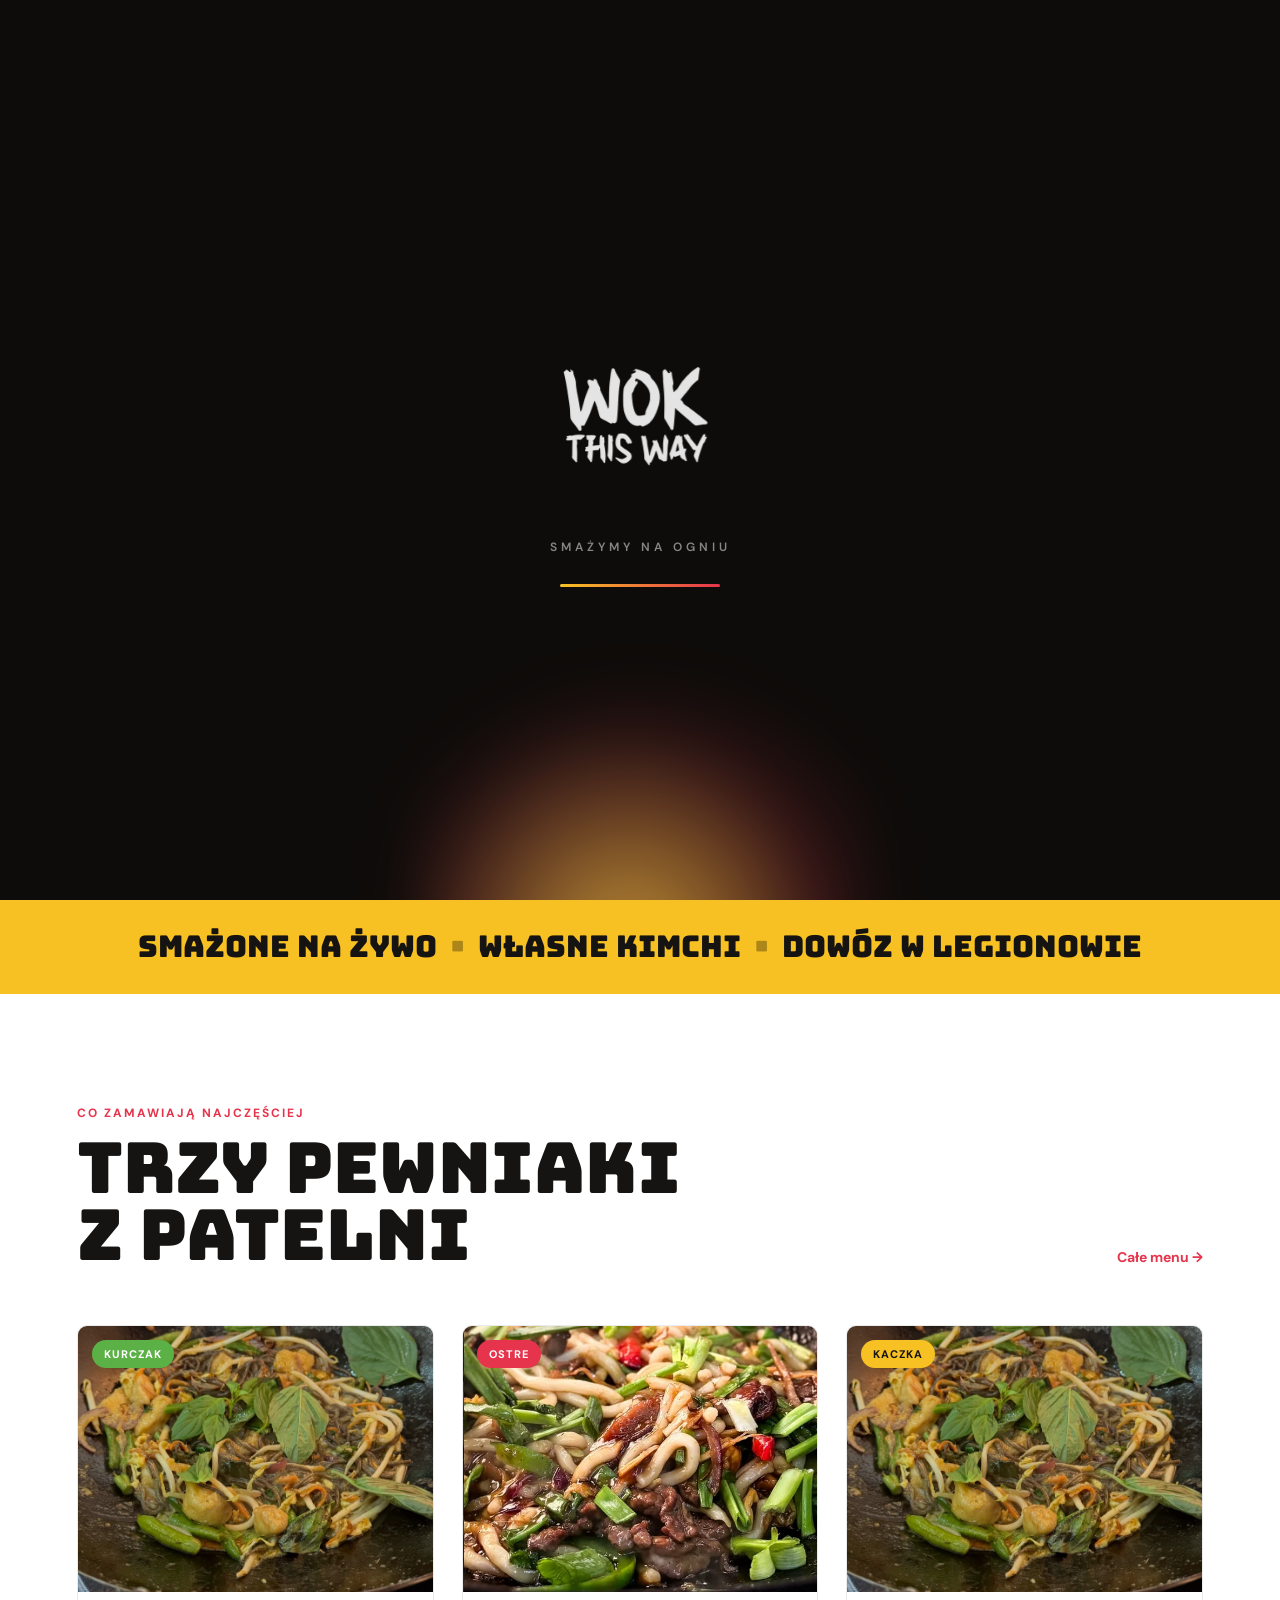
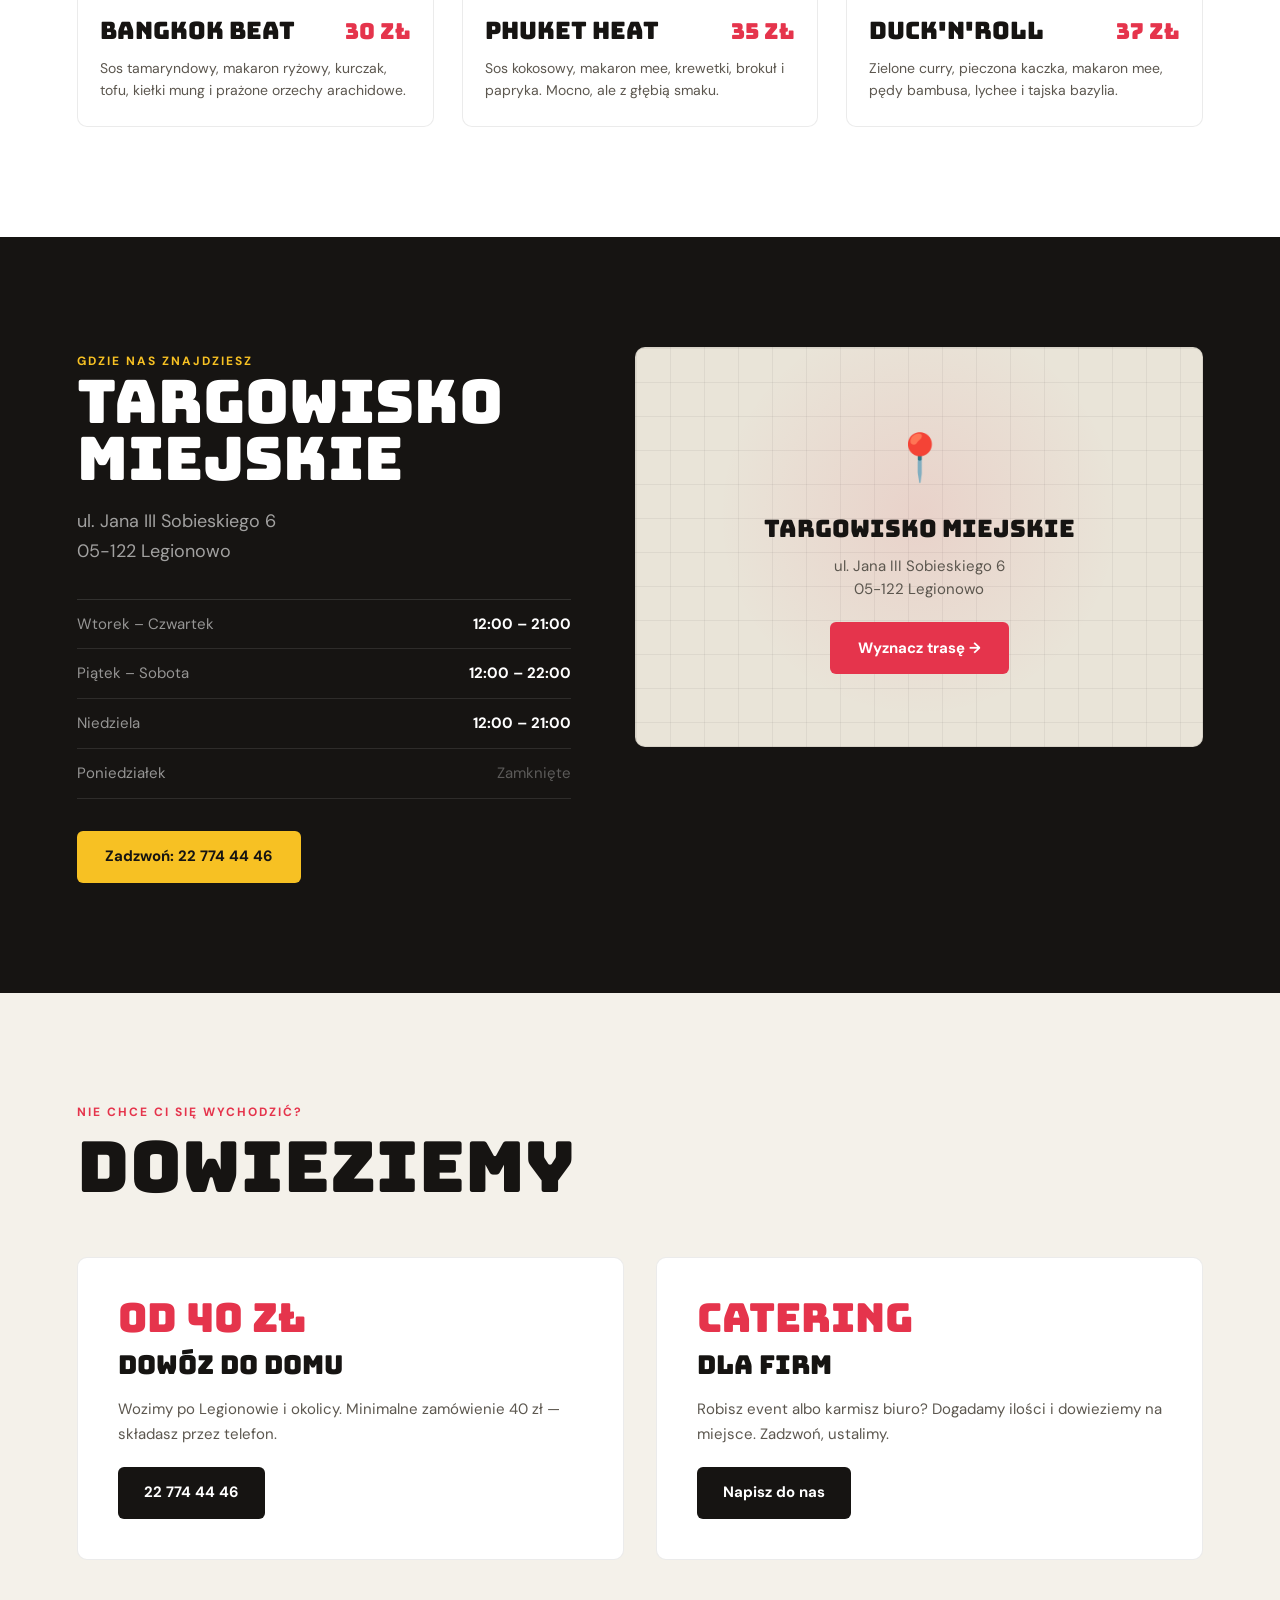
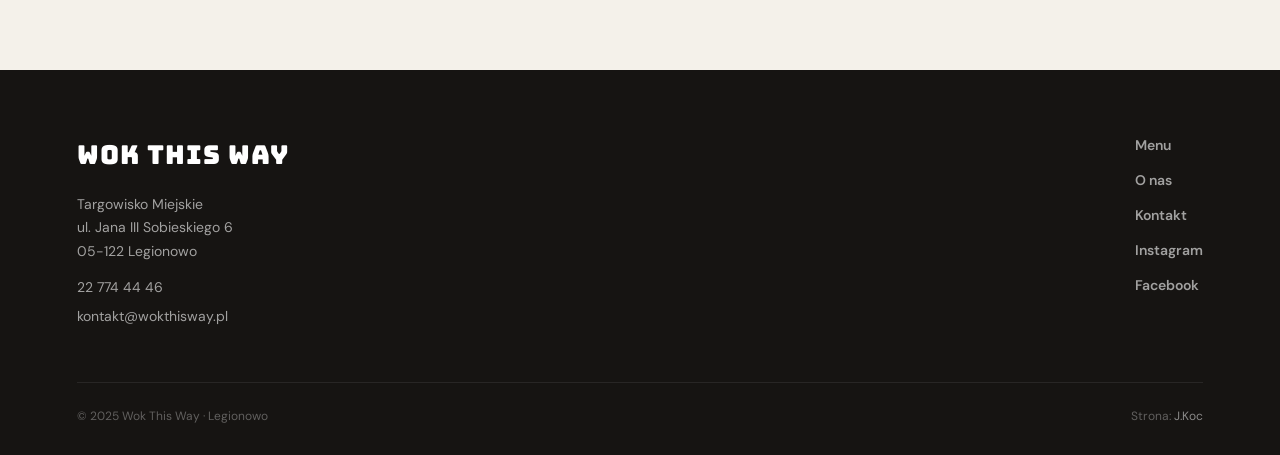
==== commit b69b92e5: "Nowa czcionka Bungee, nowe intro (poswiata+logo+wipe, bez woka), cache-busting, AI-check v2" ====
--- a/index.html
+++ b/index.html
@@ -8,7 +8,7 @@
   <link rel="preconnect" href="https://fonts.googleapis.com">
   <link rel="preconnect" href="https://fonts.gstatic.com" crossorigin>
   <link href="https://fonts.googleapis.com/css2?family=Anton&family=DM+Sans:ital,opsz,wght@0,9..40,400;0,9..40,500;0,9..40,600;0,9..40,700;1,9..40,400&display=swap" rel="stylesheet">
-  <link rel="stylesheet" href="style.css">
+  <link rel="stylesheet" href="style.css?v=5">
   <script type="application/ld+json">
   {
     "@context": "https://schema.org",
@@ -37,12 +37,10 @@
 <body>
 
   <div class="intro" id="intro">
-    <div class="intro-stage">
-      <div class="fire"><span></span><span></span><span></span><span></span><span></span></div>
-      <div class="wok"></div>
-    </div>
+    <div class="glow"></div>
     <img class="intro-logo" src="img/logo-white.png" alt="Wok This Way">
     <span class="intro-tag">Smażymy na ogniu</span>
+    <div class="intro-bar"><i></i></div>
   </div>
   <script>if(sessionStorage.getItem('wtwIntro')){var _i=document.getElementById('intro');if(_i)_i.style.display='none';}else{sessionStorage.setItem('wtwIntro','1');}</script>
 
@@ -99,7 +97,7 @@
 
       <article class="dish-card reveal">
         <div class="dish-img">
-          <span class="dish-badge badge-green">Klasyk</span>
+          <span class="dish-badge badge-green">Kurczak</span>
           <img src="img/danie1.webp" alt="Bangkok Beat – makaron ryżowy z kurczakiem i warzywami" loading="lazy" onerror="this.style.display='none';this.nextElementSibling.style.display='flex';">
           <div class="ph" style="display:none;">[ brak zdjęcia ]</div>
         </div>
@@ -123,7 +121,7 @@
 
       <article class="dish-card reveal">
         <div class="dish-img">
-          <span class="dish-badge badge-yellow">Polecane</span>
+          <span class="dish-badge badge-yellow">Kaczka</span>
           <img src="img/danie1.webp" alt="Duck'n'Roll – makaron mee z pieczoną kaczką w zielonym curry" loading="lazy" onerror="this.style.display='none';this.nextElementSibling.style.display='flex';">
           <div class="ph" style="display:none;">[ brak zdjęcia ]</div>
         </div>
@@ -208,6 +206,6 @@
     </div>
   </footer>
 
-  <script src="script.js" defer></script>
+  <script src="script.js?v=5" defer></script>
 </body>
 </html>
--- a/style.css
+++ b/style.css
@@ -1,4 +1,4 @@
-@import url('https://fonts.googleapis.com/css2?family=Dela+Gothic+One&family=DM+Sans:ital,opsz,wght@0,9..40,400;0,9..40,500;0,9..40,600;0,9..40,700;1,9..40,400&display=swap');
+@import url('https://fonts.googleapis.com/css2?family=Bungee&family=DM+Sans:ital,opsz,wght@0,9..40,400;0,9..40,500;0,9..40,600;0,9..40,700;1,9..40,400&display=swap');
 
 *, *::before, *::after { box-sizing: border-box; margin: 0; padding: 0; }
 
@@ -28,105 +28,80 @@
 
 img { display: block; max-width: 100%; height: auto; }
 a { text-decoration: none; color: inherit; }
-
-.display { font-family: 'Dela Gothic One', sans-serif; font-weight: 400; letter-spacing: -0.5px; line-height: 0.92; }
-
-/* ===== INTRO (wok + ogien) ===== */
+h1, h2, h3, h4 { overflow-wrap: break-word; }
+
+.display { font-family: 'Bungee', sans-serif; font-weight: 400; letter-spacing: -0.5px; line-height: 0.92; }
+
+/* ===== INTRO ===== */
 .intro {
   position: fixed;
   inset: 0;
   z-index: 9999;
-  background: radial-gradient(circle at 50% 70%, #2a1a0e 0%, #120f0c 55%, #0a0807 100%);
+  background: #0e0c0a;
   display: flex;
   flex-direction: column;
   align-items: center;
   justify-content: center;
-  gap: 36px;
-  transition: opacity 0.7s ease, visibility 0.7s ease;
-}
-.intro.hide { opacity: 0; visibility: hidden; }
-
-.intro-stage { position: relative; width: 240px; height: 200px; }
-
-/* wok */
-.wok {
+  gap: 26px;
+  overflow: hidden;
+  transition: transform 0.85s cubic-bezier(0.76, 0, 0.24, 1), opacity 0.5s ease 0.45s, visibility 0.85s;
+}
+.intro.hide { transform: translateY(-100%); opacity: 0; visibility: hidden; }
+
+/* rozzarzona poswiata (heat haze) */
+.intro .glow {
   position: absolute;
-  bottom: 36px; left: 50%; margin-left: -90px;
-  width: 180px; height: 86px;
-  background: linear-gradient(180deg, #443b32 0%, #1a1511 55%, #0c0a08 100%);
-  border-radius: 14px 14px 96px 96px / 14px 14px 76px 76px;
-  box-shadow: inset 0 10px 16px rgba(255,200,120,0.12), 0 14px 34px rgba(0,0,0,0.6);
-  z-index: 3;
-}
-.wok::before {
+  bottom: -60px; left: 50%; transform: translateX(-50%);
+  width: 460px; height: 340px;
+  background: radial-gradient(circle at 50% 100%, rgba(247,140,40,0.5), rgba(229,52,76,0.2) 42%, transparent 70%);
+  filter: blur(26px);
+  animation: heat 1.5s ease-in-out infinite alternate;
+}
+.intro .glow::after {
   content: '';
   position: absolute;
-  top: -7px; left: 0; right: 0; height: 16px;
-  background: #0d0b09;
-  border-radius: 50%;
-  box-shadow: inset 0 3px 6px rgba(255,170,90,0.18);
-}
-/* raczka woka */
-.wok::after {
-  content: '';
-  position: absolute;
-  top: 16px; right: -54px;
-  width: 60px; height: 11px;
-  background: linear-gradient(90deg, #2a2521, #0d0b09);
-  border-radius: 6px;
-  transform: rotate(-6deg);
-}
-
-/* ogien */
-.fire { position: absolute; bottom: 58px; left: 50%; transform: translateX(-50%); width: 150px; height: 150px; z-index: 2; }
-.fire span {
-  position: absolute;
-  bottom: 0; left: 50%;
-  width: 50px; height: 96px; margin-left: -25px;
-  background: radial-gradient(circle at 50% 78%, #ffe96b 0%, #f7c123 28%, #e5344c 68%, transparent 80%);
-  border-radius: 50% 50% 36% 36%;
-  transform-origin: 50% 100%;
-  mix-blend-mode: screen;
-  filter: blur(2px);
-  animation: flame 0.5s ease-in-out infinite alternate;
-}
-.fire span:nth-child(1) { height: 110px; margin-left: -28px; width: 56px; animation-duration: 0.55s; }
-.fire span:nth-child(2) { left: 36%; height: 78px; width: 42px; animation-duration: 0.42s; animation-delay: 0.08s; }
-.fire span:nth-child(3) { left: 64%; height: 82px; width: 44px; animation-duration: 0.47s; animation-delay: 0.15s; }
-.fire span:nth-child(4) { height: 64px; width: 34px; opacity: 0.9; animation-duration: 0.38s; animation-delay: 0.05s; }
-.fire span:nth-child(5) { left: 50%; height: 50px; width: 26px; background: radial-gradient(circle at 50% 80%, #fff7cc, #ffe96b 40%, transparent 75%); animation-duration: 0.33s; }
-
-@keyframes flame {
-  0%   { transform: translateX(-50%) scaleY(1) scaleX(1) skewX(-2deg); }
-  50%  { transform: translateX(-50%) scaleY(1.18) scaleX(0.9) skewX(2deg); }
-  100% { transform: translateX(-50%) scaleY(1.32) scaleX(0.8) skewX(-2deg); opacity: 0.92; }
-}
-
-/* zar pod wokiem */
-.fire::after {
-  content: '';
-  position: absolute;
-  bottom: -6px; left: 50%; transform: translateX(-50%);
-  width: 150px; height: 40px;
-  background: radial-gradient(ellipse at center, rgba(247,140,40,0.55), transparent 70%);
-  filter: blur(6px);
+  inset: 0;
+  background: radial-gradient(circle at 46% 92%, rgba(255,214,84,0.45), transparent 52%);
+  animation: heat 0.8s ease-in-out infinite alternate-reverse;
+}
+@keyframes heat {
+  0%   { opacity: 0.55; transform: translateX(-50%) scaleY(1) scaleX(1); }
+  100% { opacity: 1;    transform: translateX(-52%) scaleY(1.16) scaleX(1.05); }
 }
 
 .intro-logo {
-  width: 168px; height: auto;
+  position: relative;
+  width: 200px; height: auto;
   opacity: 0;
-  transform: translateY(12px);
-  animation: introLogo 0.7s ease 0.35s forwards;
-}
-@keyframes introLogo { to { opacity: 1; transform: translateY(0); } }
+  transform: scale(0.86) translateY(10px);
+  animation: introLogo 0.85s cubic-bezier(0.2, 0.7, 0.2, 1) 0.2s forwards;
+}
+@keyframes introLogo { to { opacity: 1; transform: scale(1) translateY(0); } }
 
 .intro-tag {
+  position: relative;
   font-family: 'DM Sans', sans-serif;
-  font-size: 12px; font-weight: 600; letter-spacing: 3px; text-transform: uppercase;
-  color: rgba(255,255,255,0.45);
+  font-size: 12px; font-weight: 600; letter-spacing: 4px; text-transform: uppercase;
+  color: rgba(255,255,255,0.5);
   opacity: 0;
-  animation: introLogo 0.7s ease 0.6s forwards;
-}
+  animation: introFade 0.7s ease 0.55s forwards;
+}
+@keyframes introFade { to { opacity: 1; } }
+
+.intro-bar {
+  position: relative;
+  width: 160px; height: 3px;
+  background: rgba(255,255,255,0.12);
+  border-radius: 3px;
+  overflow: hidden;
+}
+.intro-bar i {
+  position: absolute; left: 0; top: 0; bottom: 0;
+  width: 0;
+  background: linear-gradient(90deg, #f7c123, #e5344c);
+  animation: introBar 1.8s cubic-bezier(0.5, 0, 0.1, 1) 0.25s forwards;
+}
+@keyframes introBar { to { width: 100%; } }
 
 @media (prefers-reduced-motion: reduce) {
   .intro { display: none; }
@@ -146,7 +121,7 @@
 }
 
 .nav-logo {
-  font-family: 'Dela Gothic One', sans-serif; font-weight: 400;
+  font-family: 'Bungee', sans-serif; font-weight: 400;
   font-size: 22px;
   color: #fff;
   letter-spacing: 1px;
@@ -297,7 +272,7 @@
 }
 
 .hero-content h1 {
-  font-family: 'Dela Gothic One', sans-serif; font-weight: 400;
+  font-family: 'Bungee', sans-serif; font-weight: 400;
   font-size: clamp(56px, 8vw, 110px);
   line-height: 0.9;
   color: #fff;
@@ -336,7 +311,7 @@
   padding: 12px 18px;
   box-shadow: 0 8px 24px rgba(0,0,0,0.25);
 }
-.hero-price-tag b { font-family: 'Dela Gothic One', sans-serif; font-weight: 400; font-size: 20px; display: block; }
+.hero-price-tag b { font-family: 'Bungee', sans-serif; font-weight: 400; font-size: 20px; display: block; }
 .hero-price-tag span { font-size: 13px; color: var(--ink-soft); }
 
 /* ===== SECTION ===== */
@@ -349,7 +324,7 @@
   font-size: 12px; font-weight: 700; letter-spacing: 2px; text-transform: uppercase;
   color: var(--red); display: block; margin-bottom: 12px;
 }
-.section-head h2 { font-family: 'Dela Gothic One', sans-serif; font-weight: 400; font-size: clamp(38px, 5.5vw, 72px); text-transform: uppercase; line-height: 0.95; }
+.section-head h2 { font-family: 'Bungee', sans-serif; font-weight: 400; font-size: clamp(38px, 5.5vw, 72px); text-transform: uppercase; line-height: 0.95; }
 .section-dark .section-head .eyebrow { color: var(--yellow); }
 
 .link-arrow { font-weight: 700; font-size: 14px; color: var(--red); white-space: nowrap; transition: gap var(--ease); display: inline-flex; gap: 6px; }
@@ -384,8 +359,8 @@
 
 .dish-info { padding: 22px 22px 24px; }
 .dish-top { display: flex; justify-content: space-between; align-items: baseline; gap: 10px; margin-bottom: 8px; }
-.dish-top h3 { font-family: 'Dela Gothic One', sans-serif; font-weight: 400; font-size: 24px; text-transform: uppercase; line-height: 1; }
-.dish-price { font-family: 'Dela Gothic One', sans-serif; font-weight: 400; font-size: 22px; color: var(--red); white-space: nowrap; }
+.dish-top h3 { font-family: 'Bungee', sans-serif; font-weight: 400; font-size: 24px; text-transform: uppercase; line-height: 1; }
+.dish-price { font-family: 'Bungee', sans-serif; font-weight: 400; font-size: 22px; color: var(--red); white-space: nowrap; }
 .dish-info p { font-size: 14px; color: var(--ink-soft); line-height: 1.55; }
 
 /* ===== STRIP (color band) ===== */
@@ -399,12 +374,12 @@
   flex-wrap: wrap;
   text-align: center;
 }
-.strip span { font-family: 'Dela Gothic One', sans-serif; font-weight: 400; font-size: clamp(18px, 2.6vw, 30px); text-transform: uppercase; color: var(--ink); }
+.strip span { font-family: 'Bungee', sans-serif; font-weight: 400; font-size: clamp(18px, 2.6vw, 30px); text-transform: uppercase; color: var(--ink); }
 .strip .sep { color: rgba(0,0,0,0.3); }
 
 /* ===== LOCATION ===== */
 .location-content { display: grid; grid-template-columns: 1fr 1.15fr; gap: 64px; align-items: start; }
-.location-text h2 { font-family: 'Dela Gothic One', sans-serif; font-weight: 400; font-size: clamp(34px, 5vw, 60px); text-transform: uppercase; line-height: 0.95; margin-bottom: 20px; }
+.location-text h2 { font-family: 'Bungee', sans-serif; font-weight: 400; font-size: clamp(34px, 5vw, 60px); text-transform: uppercase; line-height: 0.95; margin-bottom: 20px; }
 .location-address { font-size: 18px; color: rgba(255,255,255,0.6); margin-bottom: 32px; }
 .hours-grid { border-top: 1px solid rgba(255,255,255,0.12); margin-bottom: 32px; }
 .hours-row { display: flex; justify-content: space-between; padding: 12px 0; border-bottom: 1px solid rgba(255,255,255,0.1); font-size: 15px; }
@@ -439,7 +414,7 @@
   background: radial-gradient(circle at 50% 42%, rgba(229,52,76,0.10), transparent 55%);
 }
 .map-card .pin { font-size: 46px; margin-bottom: 14px; position: relative; }
-.map-card h4 { font-family: 'Dela Gothic One', sans-serif; font-weight: 400; font-size: 24px; text-transform: uppercase; color: var(--ink); margin-bottom: 6px; position: relative; }
+.map-card h4 { font-family: 'Bungee', sans-serif; font-weight: 400; font-size: 24px; text-transform: uppercase; color: var(--ink); margin-bottom: 6px; position: relative; }
 .map-card p { color: var(--ink-soft); font-size: 15px; margin-bottom: 22px; position: relative; line-height: 1.5; }
 .map-card .btn-primary { position: relative; }
 
@@ -452,14 +427,14 @@
 .delivery-card .ico { width: 52px; height: 52px; border-radius: 12px; display: flex; align-items: center; justify-content: center; font-size: 26px; margin-bottom: 20px; }
 .delivery-card.a .ico { background: var(--green); }
 .delivery-card.b .ico { background: var(--yellow); }
-.delivery-card h3 { font-family: 'Dela Gothic One', sans-serif; font-weight: 400; font-size: 26px; text-transform: uppercase; margin-bottom: 10px; }
+.delivery-card h3 { font-family: 'Bungee', sans-serif; font-weight: 400; font-size: 26px; text-transform: uppercase; margin-bottom: 10px; }
 .delivery-card p { color: var(--ink-soft); font-size: 15px; margin-bottom: 20px; }
-.delivery-card .big { font-family: 'Dela Gothic One', sans-serif; font-weight: 400; font-size: 40px; color: var(--red); line-height: 1; margin-bottom: 6px; }
+.delivery-card .big { font-family: 'Bungee', sans-serif; font-weight: 400; font-size: 40px; color: var(--red); line-height: 1; margin-bottom: 6px; }
 
 /* ===== FOOTER ===== */
 footer { background: var(--ink); color: rgba(255,255,255,0.6); padding: 64px 6% 28px; }
 .footer-inner { display: flex; justify-content: space-between; gap: 48px; margin-bottom: 48px; flex-wrap: wrap; }
-.footer-logo { font-family: 'Dela Gothic One', sans-serif; font-weight: 400; font-size: 26px; color: #fff; letter-spacing: 1px; display: block; margin-bottom: 16px; text-transform: uppercase; }
+.footer-logo { font-family: 'Bungee', sans-serif; font-weight: 400; font-size: 26px; color: #fff; letter-spacing: 1px; display: block; margin-bottom: 16px; text-transform: uppercase; }
 .footer-logo .dot { color: var(--yellow); }
 .footer-brand p { font-size: 14px; line-height: 1.7; margin-bottom: 12px; }
 .footer-brand a { display: block; font-size: 14px; margin-bottom: 6px; transition: color var(--ease); }
@@ -475,26 +450,26 @@
 .page-hero { background: var(--ink); padding: 64px 6% 60px; position: relative; overflow: hidden; }
 .page-hero::after { content: ''; position: absolute; right: -80px; top: -80px; width: 320px; height: 320px; background: radial-gradient(circle, rgba(247,193,35,0.12), transparent 70%); }
 .page-hero .eyebrow { font-size: 12px; font-weight: 700; letter-spacing: 2px; text-transform: uppercase; color: var(--yellow); display: block; margin-bottom: 14px; }
-.page-hero h1 { font-family: 'Dela Gothic One', sans-serif; font-weight: 400; font-size: clamp(48px, 8vw, 96px); color: #fff; text-transform: uppercase; line-height: 0.9; }
+.page-hero h1 { font-family: 'Bungee', sans-serif; font-weight: 400; font-size: clamp(48px, 8vw, 96px); color: #fff; text-transform: uppercase; line-height: 0.9; }
 .page-hero p { color: rgba(255,255,255,0.6); font-size: 17px; margin-top: 16px; max-width: 500px; }
 
 /* ===== MENU PAGE ===== */
 .menu-section { padding: 76px 6%; }
 .menu-section:nth-child(even) { background: var(--bg-soft); }
 .menu-head { display: flex; align-items: center; gap: 16px; margin-bottom: 40px; flex-wrap: wrap; }
-.menu-label { font-family: 'Dela Gothic One', sans-serif; font-weight: 400; font-size: 13px; letter-spacing: 2px; text-transform: uppercase; color: #fff; padding: 8px 16px; border-radius: 6px; }
+.menu-label { font-family: 'Bungee', sans-serif; font-weight: 400; font-size: 13px; letter-spacing: 2px; text-transform: uppercase; color: #fff; padding: 8px 16px; border-radius: 6px; }
 .menu-label.red { background: var(--red); }
 .menu-label.green { background: var(--green); }
 .menu-label.yellow { background: var(--yellow); color: var(--ink); }
 .menu-label.dark { background: var(--ink); }
-.menu-head h2 { font-family: 'Dela Gothic One', sans-serif; font-weight: 400; font-size: clamp(30px, 4.5vw, 50px); text-transform: uppercase; line-height: 0.95; }
+.menu-head h2 { font-family: 'Bungee', sans-serif; font-weight: 400; font-size: clamp(30px, 4.5vw, 50px); text-transform: uppercase; line-height: 0.95; }
 
 .menu-items { display: grid; grid-template-columns: 1fr 1fr; gap: 22px; }
 .menu-item { background: var(--bg); border: 1px solid var(--line); border-radius: var(--radius); padding: 26px; transition: transform var(--ease), border-color var(--ease); }
 .menu-item:hover { transform: translateY(-3px); border-color: rgba(0,0,0,0.18); }
 .menu-item-top { display: flex; justify-content: space-between; align-items: baseline; gap: 12px; margin-bottom: 12px; }
-.menu-item-top h3 { font-family: 'Dela Gothic One', sans-serif; font-weight: 400; font-size: 24px; text-transform: uppercase; line-height: 1; }
-.menu-item-price { font-family: 'Dela Gothic One', sans-serif; font-weight: 400; font-size: 24px; color: var(--red); white-space: nowrap; }
+.menu-item-top h3 { font-family: 'Bungee', sans-serif; font-weight: 400; font-size: 24px; text-transform: uppercase; line-height: 1; }
+.menu-item-price { font-family: 'Bungee', sans-serif; font-weight: 400; font-size: 24px; color: var(--red); white-space: nowrap; }
 .menu-item-ing { font-size: 14px; color: var(--ink-soft); line-height: 1.6; }
 .menu-item-meta { margin-top: 14px; display: flex; gap: 10px; align-items: center; flex-wrap: wrap; }
 .spice { font-size: 13px; font-weight: 700; color: var(--red); }
@@ -502,7 +477,7 @@
 
 .drinks-grid { display: grid; grid-template-columns: repeat(3, 1fr); gap: 22px; }
 .drinks-cat { background: var(--bg); border: 1px solid var(--line); border-radius: var(--radius); padding: 26px; }
-.drinks-cat h3 { font-family: 'Dela Gothic One', sans-serif; font-weight: 400; font-size: 16px; letter-spacing: 1px; text-transform: uppercase; margin-bottom: 16px; padding-bottom: 12px; border-bottom: 2px solid var(--bg-soft); }
+.drinks-cat h3 { font-family: 'Bungee', sans-serif; font-weight: 400; font-size: 16px; letter-spacing: 1px; text-transform: uppercase; margin-bottom: 16px; padding-bottom: 12px; border-bottom: 2px solid var(--bg-soft); }
 .drink-row { display: flex; justify-content: space-between; font-size: 14px; padding: 8px 0; border-bottom: 1px solid var(--line); }
 .drink-row:last-child { border-bottom: none; }
 .drink-price { font-weight: 700; color: var(--red); }
@@ -511,11 +486,11 @@
 .menu-full-img img { width: 100%; display: block; }
 
 .sauces { display: flex; gap: 14px; flex-wrap: wrap; }
-.sauce { background: var(--ink); color: #fff; font-family: 'Dela Gothic One', sans-serif; font-weight: 400; font-size: 16px; letter-spacing: 1px; text-transform: uppercase; padding: 12px 22px; border-radius: 40px; }
+.sauce { background: var(--ink); color: #fff; font-family: 'Bungee', sans-serif; font-weight: 400; font-size: 16px; letter-spacing: 1px; text-transform: uppercase; padding: 12px 22px; border-radius: 40px; }
 
 /* ===== O NAS ===== */
 .about-main { padding: 110px 6%; display: grid; grid-template-columns: 1.05fr 1fr; gap: 72px; align-items: center; }
-.about-text h2 { font-family: 'Dela Gothic One', sans-serif; font-weight: 400; font-size: clamp(34px, 5vw, 60px); text-transform: uppercase; line-height: 0.92; margin-bottom: 26px; }
+.about-text h2 { font-family: 'Bungee', sans-serif; font-weight: 400; font-size: clamp(34px, 5vw, 60px); text-transform: uppercase; line-height: 0.92; margin-bottom: 26px; }
 .about-text p { color: var(--ink-soft); font-size: 16px; line-height: 1.8; margin-bottom: 16px; }
 .about-text p strong { color: var(--ink); font-weight: 700; }
 .about-img { aspect-ratio: 3/4; background: #221d18; border-radius: var(--radius); overflow: hidden; position: relative; }
@@ -526,25 +501,25 @@
 .about-facts-inner { display: grid; grid-template-columns: repeat(3, 1fr); }
 .fact { padding: 60px 32px; border-right: 1px solid rgba(255,255,255,0.08); }
 .fact:last-child { border-right: none; }
-.fact .num { font-family: 'Dela Gothic One', sans-serif; font-weight: 400; font-size: 64px; color: var(--yellow); line-height: 1; display: block; margin-bottom: 12px; }
+.fact .num { font-family: 'Bungee', sans-serif; font-weight: 400; font-size: 64px; color: var(--yellow); line-height: 1; display: block; margin-bottom: 12px; }
 .fact .num small { font-size: 28px; }
 .fact .lbl { font-size: 14px; color: rgba(255,255,255,0.55); line-height: 1.55; }
 
 .about-story { padding: 110px 6%; max-width: 760px; }
-.about-story h2 { font-family: 'Dela Gothic One', sans-serif; font-weight: 400; font-size: clamp(30px, 4.5vw, 50px); text-transform: uppercase; margin-bottom: 24px; }
+.about-story h2 { font-family: 'Bungee', sans-serif; font-weight: 400; font-size: clamp(30px, 4.5vw, 50px); text-transform: uppercase; margin-bottom: 24px; }
 .about-story p { font-size: 16px; line-height: 1.8; color: var(--ink-soft); margin-bottom: 16px; }
 
 /* ===== KONTAKT ===== */
 .contact { padding: 110px 6%; display: grid; grid-template-columns: 1fr 1.25fr; gap: 72px; align-items: start; }
-.contact-info h2 { font-family: 'Dela Gothic One', sans-serif; font-weight: 400; font-size: clamp(34px, 5vw, 58px); text-transform: uppercase; line-height: 0.92; margin-bottom: 36px; }
+.contact-info h2 { font-family: 'Bungee', sans-serif; font-weight: 400; font-size: clamp(34px, 5vw, 58px); text-transform: uppercase; line-height: 0.92; margin-bottom: 36px; }
 .c-block { margin-bottom: 26px; }
 .c-label { font-size: 11px; font-weight: 700; letter-spacing: 2px; text-transform: uppercase; color: var(--ink-soft); margin-bottom: 6px; display: block; }
-.c-block a { font-family: 'Dela Gothic One', sans-serif; font-weight: 400; font-size: 26px; color: var(--ink); transition: color var(--ease); display: block; }
+.c-block a { font-family: 'Bungee', sans-serif; font-weight: 400; font-size: 26px; color: var(--ink); transition: color var(--ease); display: block; }
 .c-block a:hover { color: var(--red); }
 .c-block a.sm { font-family: 'DM Sans'; font-size: 16px; font-weight: 600; }
 .c-block p { font-size: 17px; line-height: 1.6; }
 .contact-hours { margin-top: 32px; padding-top: 28px; border-top: 1px solid var(--line); }
-.contact-hours h3 { font-family: 'Dela Gothic One', sans-serif; font-weight: 400; font-size: 24px; text-transform: uppercase; margin-bottom: 14px; }
+.contact-hours h3 { font-family: 'Bungee', sans-serif; font-weight: 400; font-size: 24px; text-transform: uppercase; margin-bottom: 14px; }
 .contact-hours .hours-grid { border-top: 1px solid var(--line); }
 .contact-hours .hours-row { border-bottom: 1px solid var(--line); }
 .contact-hours .hours-row span:first-child { color: var(--ink-soft); }
@@ -556,7 +531,7 @@
 .cc-tag { display: inline-block; font-size: 11px; font-weight: 700; letter-spacing: 1.5px; text-transform: uppercase; padding: 4px 11px; border-radius: 40px; margin-bottom: 14px; color: #fff; }
 .cc-tag.green { background: var(--green); }
 .cc-tag.red { background: var(--red); }
-.cc h4 { font-family: 'Dela Gothic One', sans-serif; font-weight: 400; font-size: 21px; text-transform: uppercase; margin-bottom: 6px; color: var(--ink); }
+.cc h4 { font-family: 'Bungee', sans-serif; font-weight: 400; font-size: 21px; text-transform: uppercase; margin-bottom: 6px; color: var(--ink); }
 .cc p { font-size: 14px; color: var(--ink-soft); line-height: 1.55; }
 
 /* ===== REVEAL ===== */
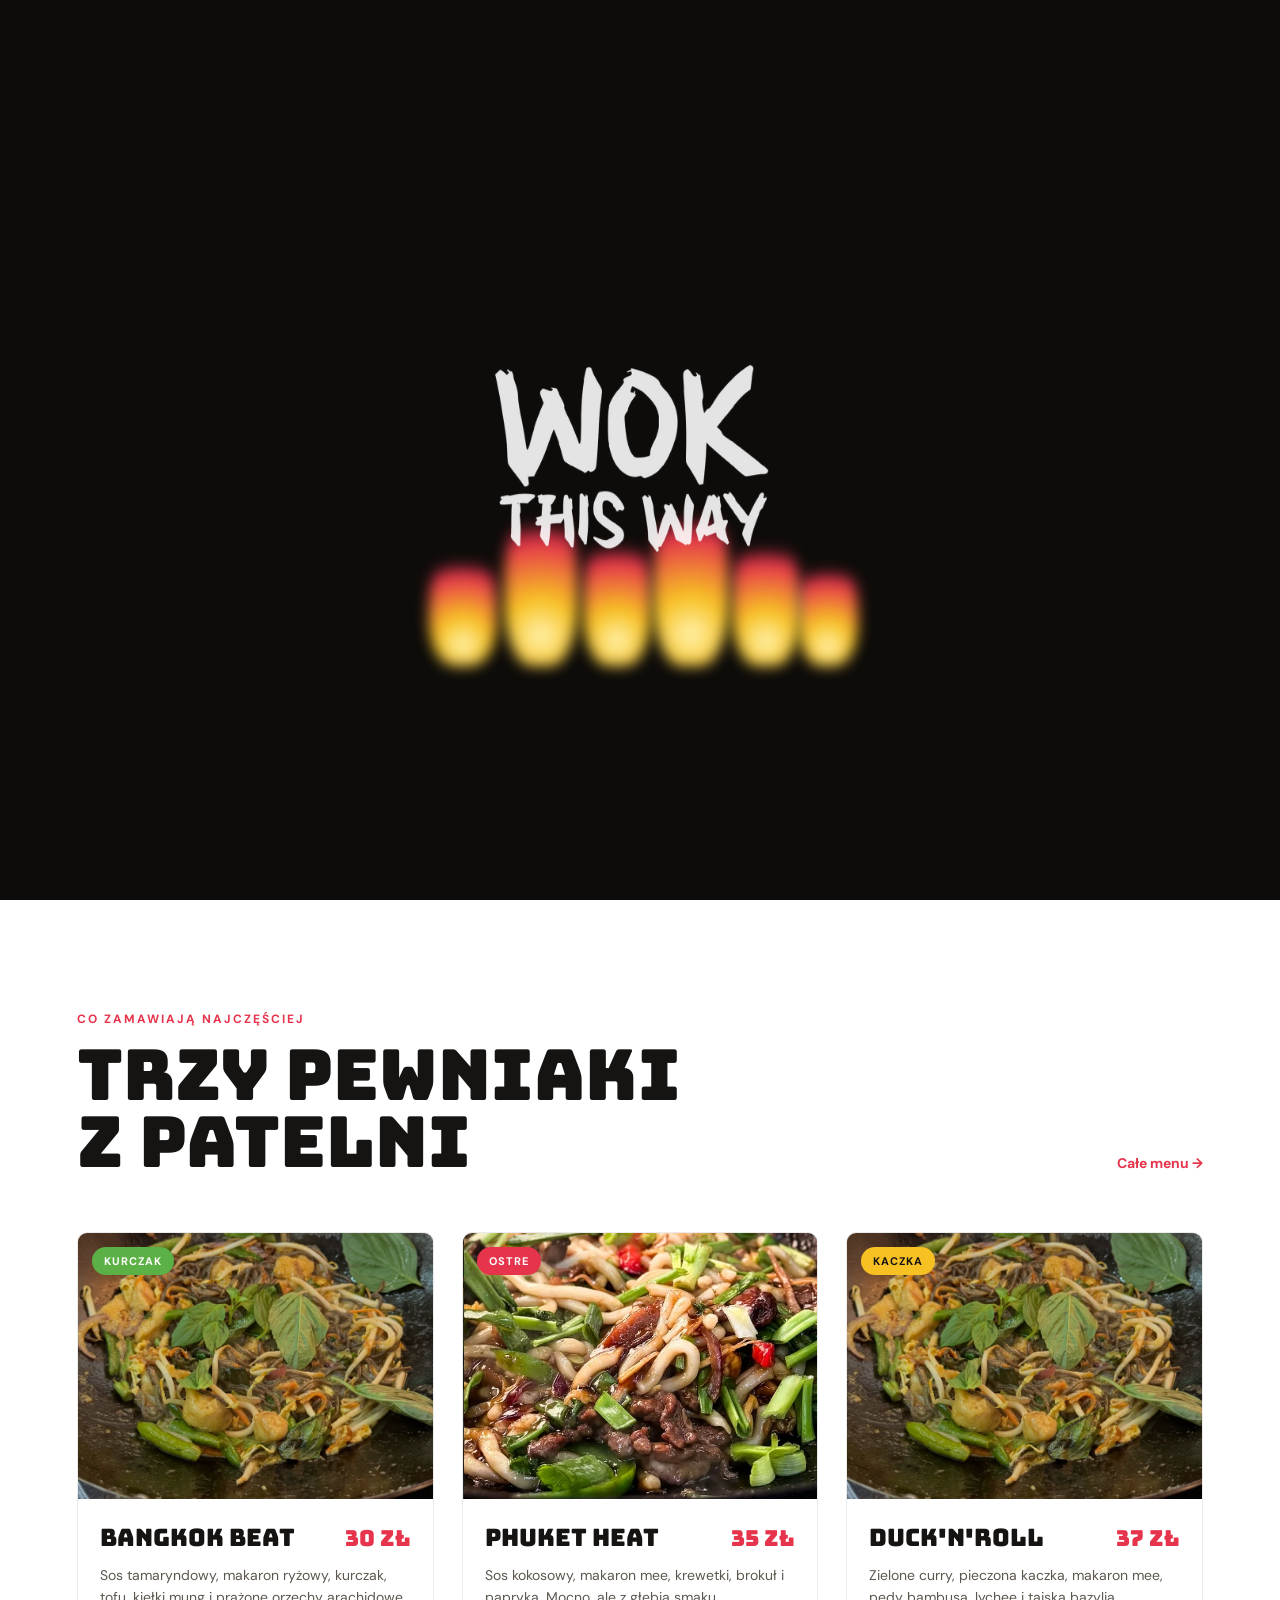
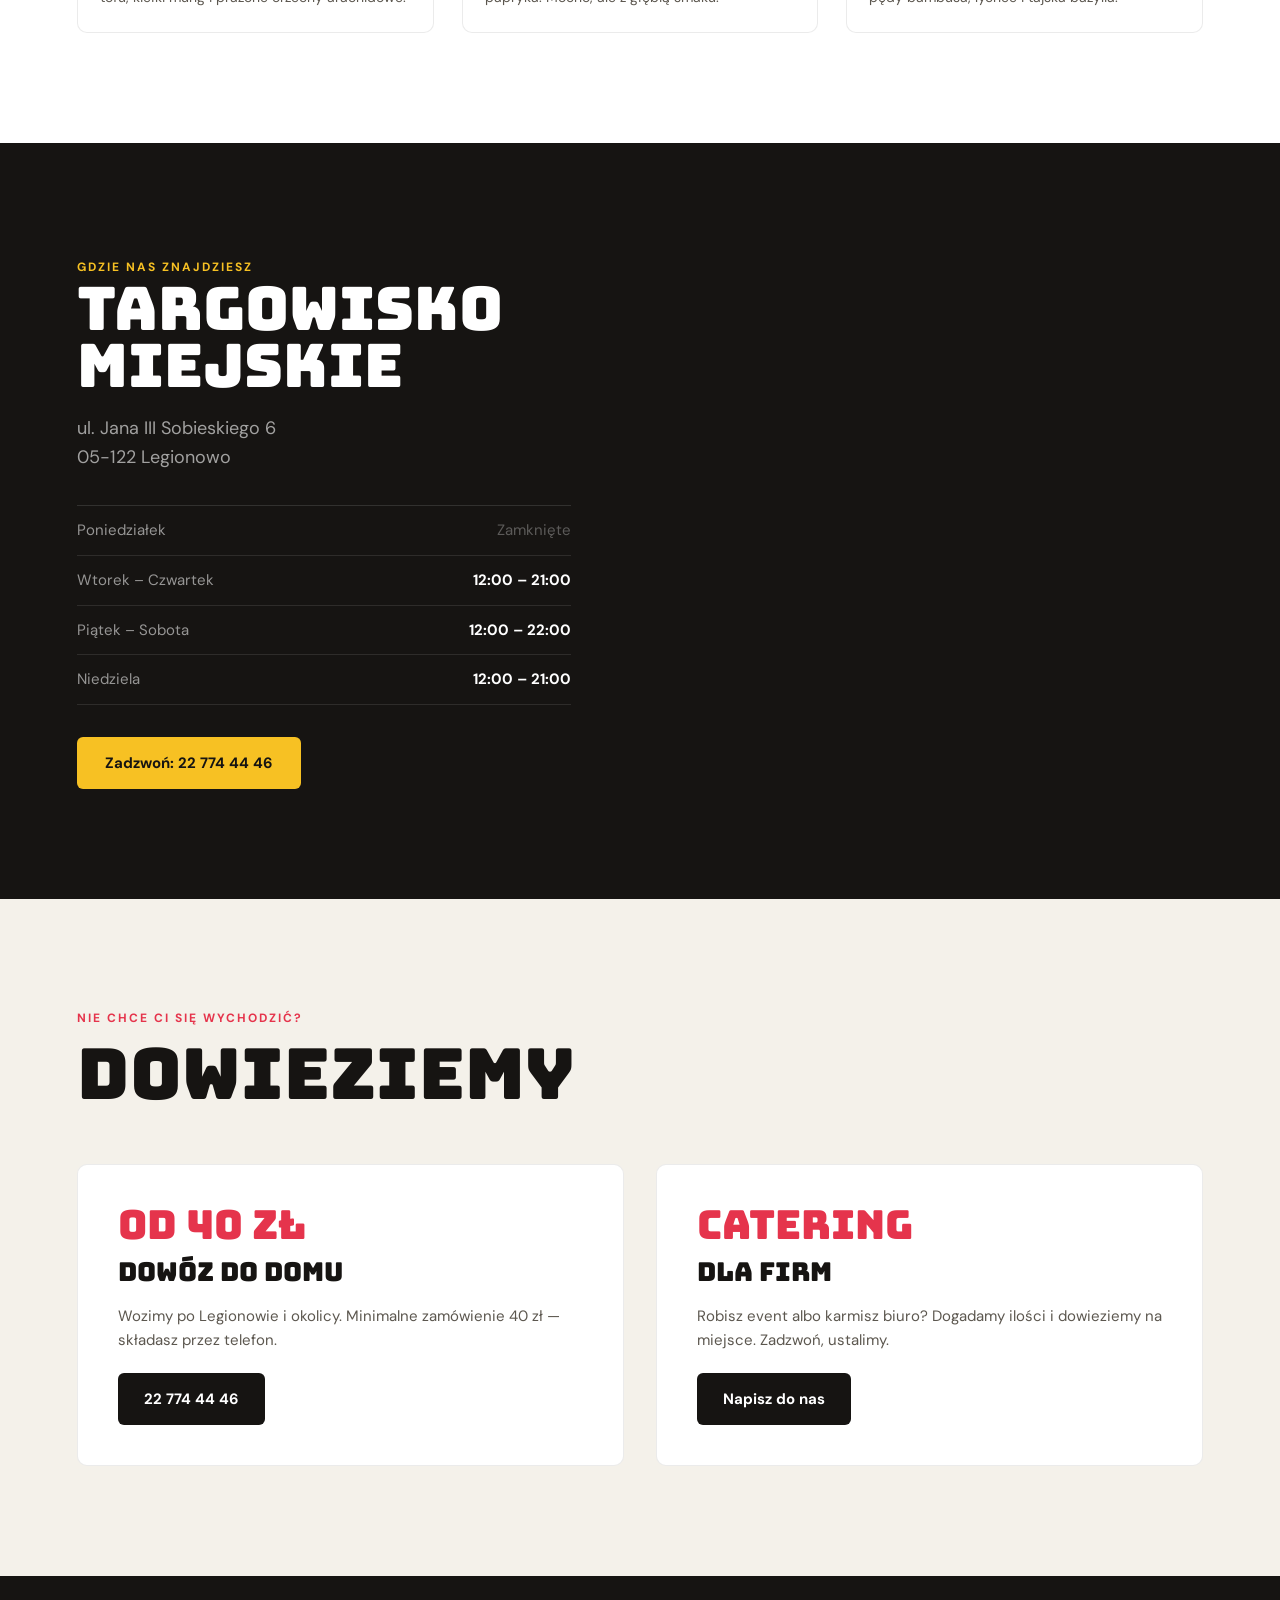
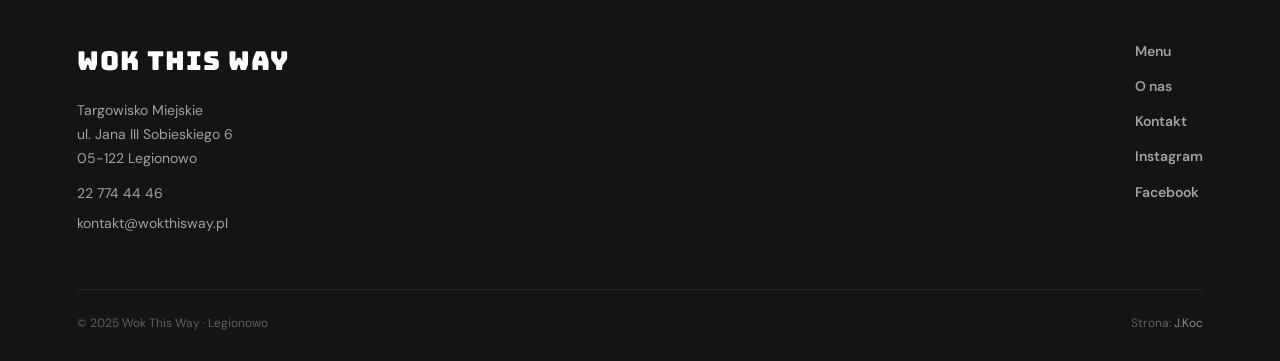
==== commit aa3f22e1: "Plonace logo zamiast paska, przywrocona mapa Google, sosy w przystawkach, usun zdjecie w o-nas, poni" ====
--- a/index.html
+++ b/index.html
@@ -8,7 +8,7 @@
   <link rel="preconnect" href="https://fonts.googleapis.com">
   <link rel="preconnect" href="https://fonts.gstatic.com" crossorigin>
   <link href="https://fonts.googleapis.com/css2?family=Anton&family=DM+Sans:ital,opsz,wght@0,9..40,400;0,9..40,500;0,9..40,600;0,9..40,700;1,9..40,400&display=swap" rel="stylesheet">
-  <link rel="stylesheet" href="style.css?v=5">
+  <link rel="stylesheet" href="style.css?v=6">
   <script type="application/ld+json">
   {
     "@context": "https://schema.org",
@@ -37,10 +37,10 @@
 <body>
 
   <div class="intro" id="intro">
-    <div class="glow"></div>
-    <img class="intro-logo" src="img/logo-white.png" alt="Wok This Way">
-    <span class="intro-tag">Smażymy na ogniu</span>
-    <div class="intro-bar"><i></i></div>
+    <div class="burn">
+      <div class="flames"><span></span><span></span><span></span><span></span><span></span><span></span></div>
+      <img class="burn-logo" src="img/logo-white.png" alt="Wok This Way">
+    </div>
   </div>
   <script>if(sessionStorage.getItem('wtwIntro')){var _i=document.getElementById('intro');if(_i)_i.style.display='none';}else{sessionStorage.setItem('wtwIntro','1');}</script>
 
@@ -76,13 +76,6 @@
       </div>
     </div>
   </section>
-
-  <!-- STRIP -->
-  <div class="strip">
-    <span>Smażone na żywo</span><span class="sep">•</span>
-    <span>Własne kimchi</span><span class="sep">•</span>
-    <span>Dowóz w Legionowie</span>
-  </div>
 
   <!-- BESTSELLERY -->
   <section class="section">
@@ -142,20 +135,15 @@
         <h2>Targowisko<br>Miejskie</h2>
         <p class="location-address">ul. Jana III Sobieskiego 6<br>05-122 Legionowo</p>
         <div class="hours-grid">
+          <div class="hours-row closed"><span>Poniedziałek</span><span>Zamknięte</span></div>
           <div class="hours-row"><span>Wtorek – Czwartek</span><span>12:00 – 21:00</span></div>
           <div class="hours-row"><span>Piątek – Sobota</span><span>12:00 – 22:00</span></div>
           <div class="hours-row"><span>Niedziela</span><span>12:00 – 21:00</span></div>
-          <div class="hours-row closed"><span>Poniedziałek</span><span>Zamknięte</span></div>
         </div>
         <a href="tel:+48227744446" class="btn-yellow">Zadzwoń: 22 774 44 46</a>
       </div>
       <div class="location-map">
-        <div class="map-card">
-          <span class="pin">📍</span>
-          <h4>Targowisko Miejskie</h4>
-          <p>ul. Jana III Sobieskiego 6<br>05-122 Legionowo</p>
-          <a href="https://www.google.com/maps/dir/?api=1&destination=Jana+III+Sobieskiego+6,+Legionowo" target="_blank" rel="noopener" class="btn-primary">Wyznacz trasę →</a>
-        </div>
+        <iframe src="https://www.google.com/maps?q=Targowisko%20Miejskie%2C%20Jana%20III%20Sobieskiego%206%2C%20Legionowo&output=embed&z=16" width="100%" height="400" allowfullscreen="" loading="lazy" referrerpolicy="no-referrer-when-downgrade" title="Mapa dojazdu do Wok This Way Legionowo"></iframe>
       </div>
     </div>
   </section>
@@ -206,6 +194,6 @@
     </div>
   </footer>
 
-  <script src="script.js?v=5" defer></script>
+  <script src="script.js?v=6" defer></script>
 </body>
 </html>
--- a/style.css
+++ b/style.css
@@ -32,76 +32,67 @@
 
 .display { font-family: 'Bungee', sans-serif; font-weight: 400; letter-spacing: -0.5px; line-height: 0.92; }
 
-/* ===== INTRO ===== */
+/* ===== INTRO (plonace logo) ===== */
 .intro {
   position: fixed;
   inset: 0;
   z-index: 9999;
   background: #0e0c0a;
   display: flex;
-  flex-direction: column;
   align-items: center;
   justify-content: center;
-  gap: 26px;
   overflow: hidden;
   transition: transform 0.85s cubic-bezier(0.76, 0, 0.24, 1), opacity 0.5s ease 0.45s, visibility 0.85s;
 }
 .intro.hide { transform: translateY(-100%); opacity: 0; visibility: hidden; }
 
-/* rozzarzona poswiata (heat haze) */
-.intro .glow {
+.burn { position: relative; display: flex; align-items: center; justify-content: center; }
+
+.burn-logo {
+  position: relative;
+  z-index: 2;
+  width: min(72vw, 380px);
+  height: auto;
+  opacity: 0;
+  transform: scale(0.9);
+  animation: burnIn 0.6s ease 0.1s forwards, burnFlicker 0.13s ease-in-out 0.7s infinite alternate;
+}
+@keyframes burnIn { to { opacity: 1; transform: scale(1); } }
+@keyframes burnFlicker {
+  from { filter: drop-shadow(0 0 10px rgba(247,140,40,0.4)) drop-shadow(0 0 3px rgba(255,210,90,0.5)); }
+  to   { filter: drop-shadow(0 0 28px rgba(255,150,40,0.85)) drop-shadow(0 0 9px rgba(255,225,120,0.7)); }
+}
+
+.flames {
   position: absolute;
-  bottom: -60px; left: 50%; transform: translateX(-50%);
-  width: 460px; height: 340px;
-  background: radial-gradient(circle at 50% 100%, rgba(247,140,40,0.5), rgba(229,52,76,0.2) 42%, transparent 70%);
-  filter: blur(26px);
-  animation: heat 1.5s ease-in-out infinite alternate;
-}
-.intro .glow::after {
-  content: '';
+  left: 50%; bottom: -28px;
+  transform: translateX(-50%);
+  width: min(82vw, 440px);
+  height: 210px;
+  z-index: 1;
+  pointer-events: none;
+}
+.flames span {
   position: absolute;
-  inset: 0;
-  background: radial-gradient(circle at 46% 92%, rgba(255,214,84,0.45), transparent 52%);
-  animation: heat 0.8s ease-in-out infinite alternate-reverse;
-}
-@keyframes heat {
-  0%   { opacity: 0.55; transform: translateX(-50%) scaleY(1) scaleX(1); }
-  100% { opacity: 1;    transform: translateX(-52%) scaleY(1.16) scaleX(1.05); }
-}
-
-.intro-logo {
-  position: relative;
-  width: 200px; height: auto;
-  opacity: 0;
-  transform: scale(0.86) translateY(10px);
-  animation: introLogo 0.85s cubic-bezier(0.2, 0.7, 0.2, 1) 0.2s forwards;
-}
-@keyframes introLogo { to { opacity: 1; transform: scale(1) translateY(0); } }
-
-.intro-tag {
-  position: relative;
-  font-family: 'DM Sans', sans-serif;
-  font-size: 12px; font-weight: 600; letter-spacing: 4px; text-transform: uppercase;
-  color: rgba(255,255,255,0.5);
-  opacity: 0;
-  animation: introFade 0.7s ease 0.55s forwards;
-}
-@keyframes introFade { to { opacity: 1; } }
-
-.intro-bar {
-  position: relative;
-  width: 160px; height: 3px;
-  background: rgba(255,255,255,0.12);
-  border-radius: 3px;
-  overflow: hidden;
-}
-.intro-bar i {
-  position: absolute; left: 0; top: 0; bottom: 0;
-  width: 0;
-  background: linear-gradient(90deg, #f7c123, #e5344c);
-  animation: introBar 1.8s cubic-bezier(0.5, 0, 0.1, 1) 0.25s forwards;
-}
-@keyframes introBar { to { width: 100%; } }
+  bottom: 0;
+  width: 68px; height: 150px;
+  background: radial-gradient(circle at 50% 82%, #fff3b0 0%, #f7c123 26%, #e5344c 66%, transparent 80%);
+  border-radius: 50% 50% 38% 38%;
+  transform-origin: 50% 100%;
+  mix-blend-mode: screen;
+  filter: blur(7px);
+  animation: flameUp 0.5s ease-in-out infinite alternate;
+}
+.flames span:nth-child(1) { left: 2%;  height: 120px; animation-duration: 0.46s; }
+.flames span:nth-child(2) { left: 19%; height: 168px; width: 74px; animation-duration: 0.54s; animation-delay: 0.08s; }
+.flames span:nth-child(3) { left: 37%; height: 140px; animation-duration: 0.42s; animation-delay: 0.15s; }
+.flames span:nth-child(4) { left: 53%; height: 175px; width: 76px; animation-duration: 0.5s;  animation-delay: 0.05s; }
+.flames span:nth-child(5) { left: 71%; height: 138px; animation-duration: 0.44s; animation-delay: 0.12s; }
+.flames span:nth-child(6) { left: 86%; height: 112px; width: 60px; animation-duration: 0.4s; }
+@keyframes flameUp {
+  0%   { transform: scaleY(1) scaleX(1) skewX(-2deg); opacity: 0.95; }
+  100% { transform: scaleY(1.42) scaleX(0.76) skewX(3deg); opacity: 0.58; }
+}
 
 @media (prefers-reduced-motion: reduce) {
   .intro { display: none; }
@@ -486,6 +477,27 @@
 .menu-full-img img { width: 100%; display: block; }
 
 .sauces { display: flex; gap: 14px; flex-wrap: wrap; }
+
+.sauce-callout {
+  margin-top: 26px;
+  background: #fdf3da;
+  border: 1px solid #f0d98a;
+  border-left: 5px solid var(--yellow);
+  border-radius: var(--radius);
+  padding: 20px 24px;
+  display: flex;
+  align-items: center;
+  gap: 14px;
+  flex-wrap: wrap;
+}
+.sauce-callout .sc-label {
+  font-family: 'Bungee', sans-serif;
+  text-transform: uppercase;
+  font-size: 14px;
+  letter-spacing: 0.5px;
+  color: var(--ink);
+}
+.sauce-callout .sc-note { font-size: 13px; color: var(--ink-soft); }
 .sauce { background: var(--ink); color: #fff; font-family: 'Bungee', sans-serif; font-weight: 400; font-size: 16px; letter-spacing: 1px; text-transform: uppercase; padding: 12px 22px; border-radius: 40px; }
 
 /* ===== O NAS ===== */
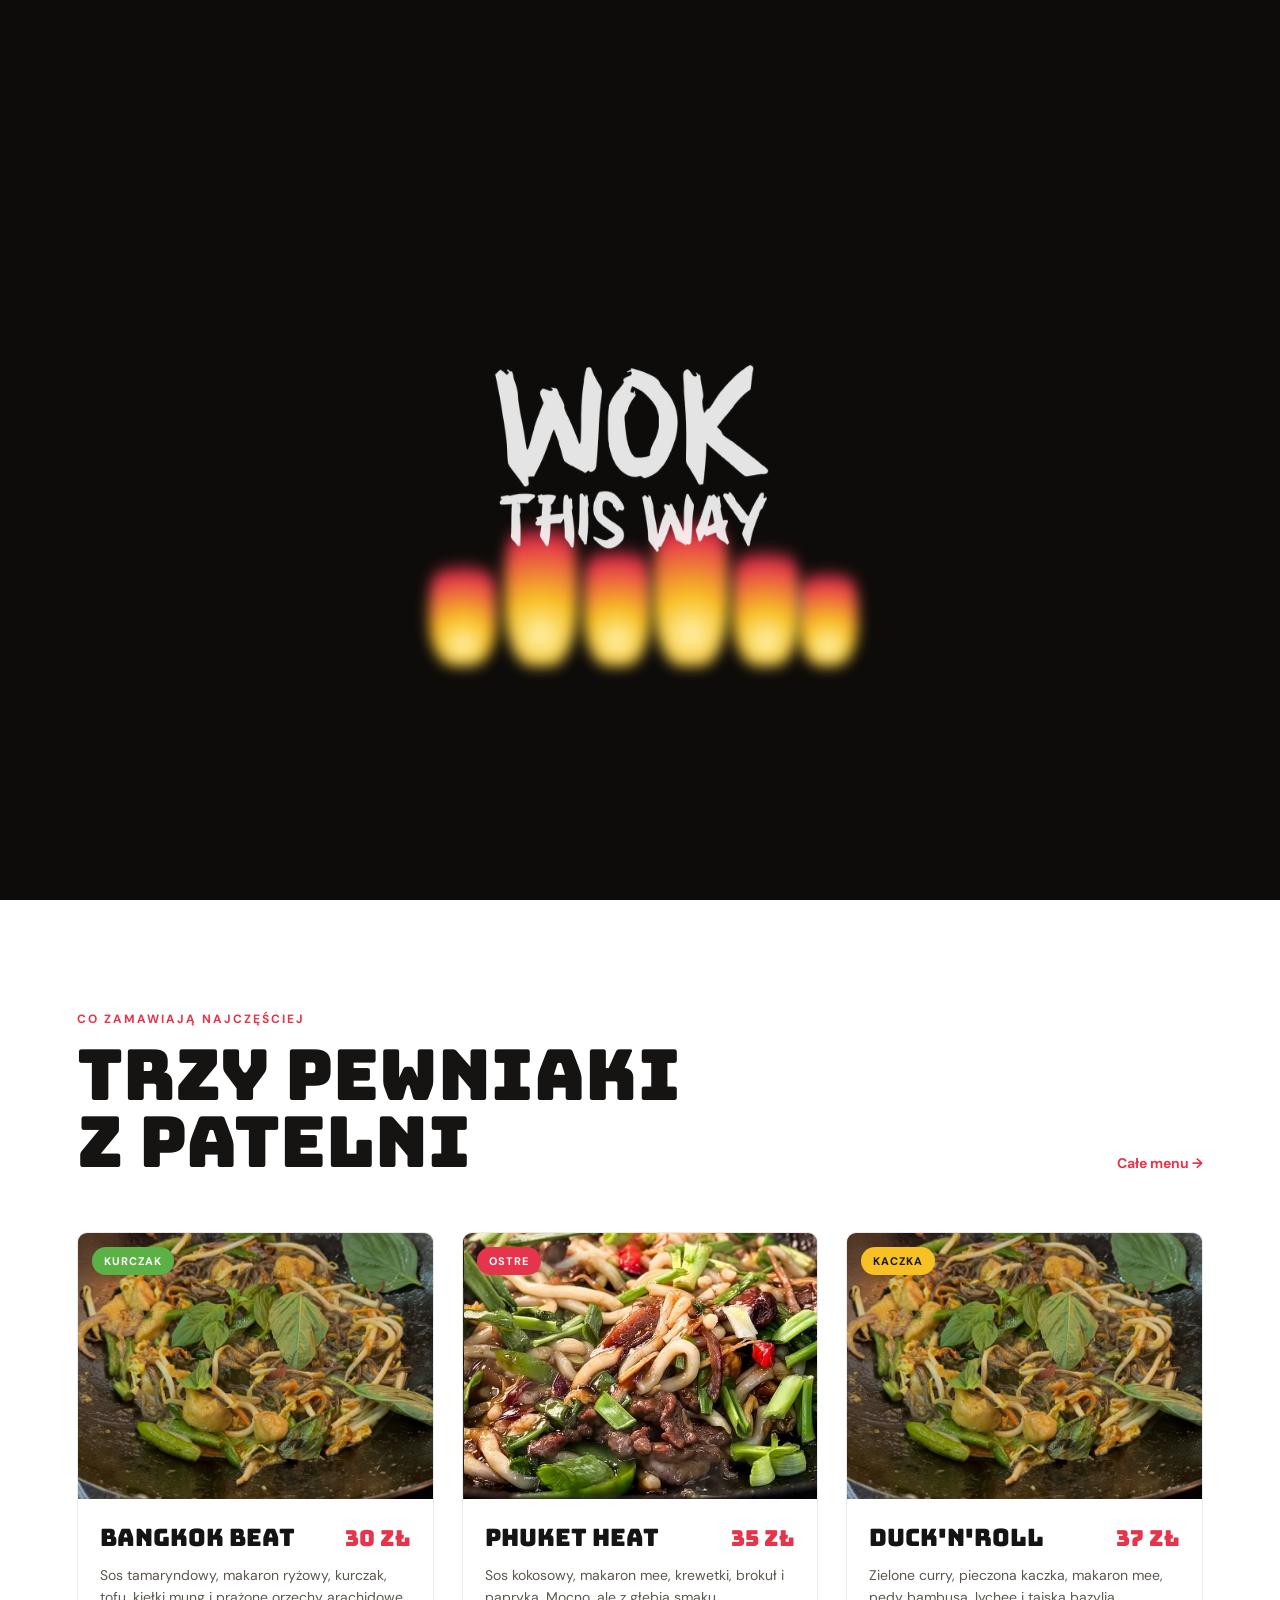
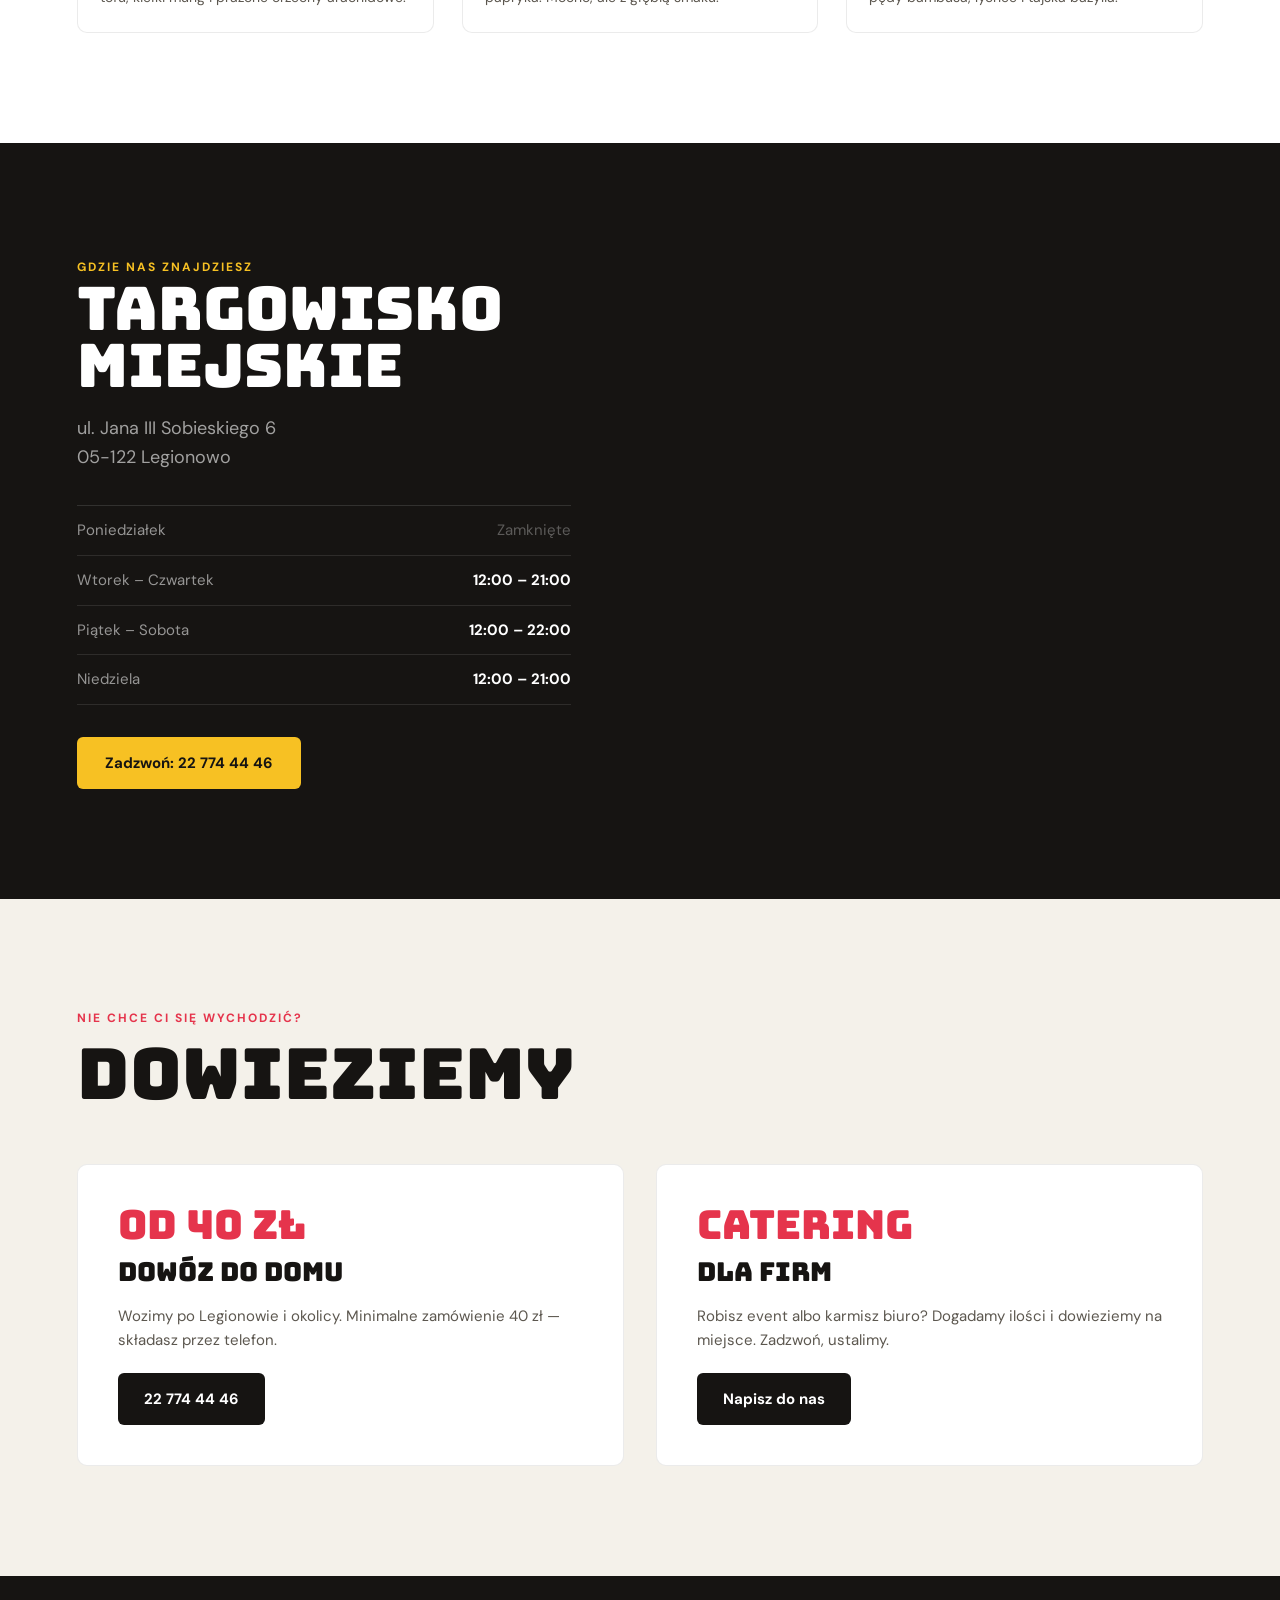
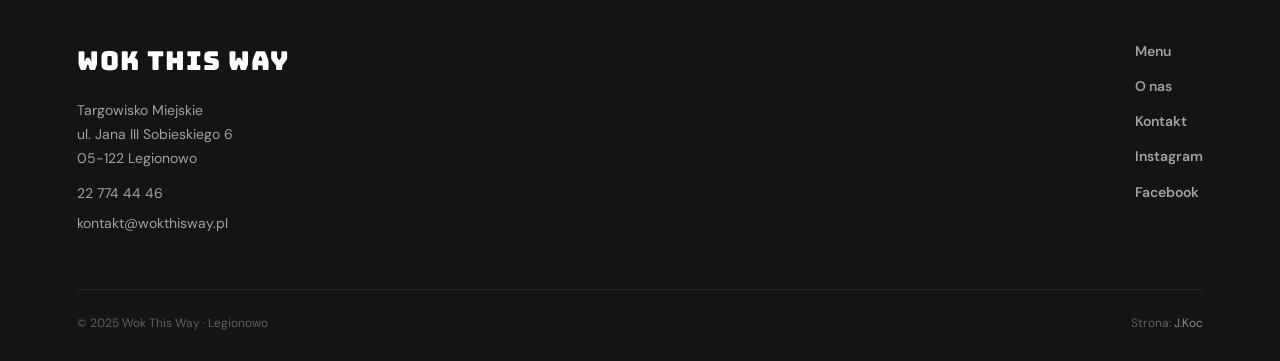
==== commit 2063a5c9: "Intro: wyrazna sekwencja - logo pojawia sie nagle, ogien sie rozpala, potem strona; cache v7" ====
--- a/index.html
+++ b/index.html
@@ -8,7 +8,7 @@
   <link rel="preconnect" href="https://fonts.googleapis.com">
   <link rel="preconnect" href="https://fonts.gstatic.com" crossorigin>
   <link href="https://fonts.googleapis.com/css2?family=Anton&family=DM+Sans:ital,opsz,wght@0,9..40,400;0,9..40,500;0,9..40,600;0,9..40,700;1,9..40,400&display=swap" rel="stylesheet">
-  <link rel="stylesheet" href="style.css?v=6">
+  <link rel="stylesheet" href="style.css?v=7">
   <script type="application/ld+json">
   {
     "@context": "https://schema.org",
--- a/style.css
+++ b/style.css
@@ -54,10 +54,14 @@
   width: min(72vw, 380px);
   height: auto;
   opacity: 0;
-  transform: scale(0.9);
-  animation: burnIn 0.6s ease 0.1s forwards, burnFlicker 0.13s ease-in-out 0.7s infinite alternate;
-}
-@keyframes burnIn { to { opacity: 1; transform: scale(1); } }
+  animation: burnIn 0.4s cubic-bezier(0.2, 1.5, 0.4, 1) forwards, burnFlicker 0.12s ease-in-out 0.6s infinite alternate;
+}
+/* logo pojawia sie nagle */
+@keyframes burnIn {
+  0%   { opacity: 0; transform: scale(0.5); }
+  60%  { opacity: 1; transform: scale(1.08); }
+  100% { opacity: 1; transform: scale(1); }
+}
 @keyframes burnFlicker {
   from { filter: drop-shadow(0 0 10px rgba(247,140,40,0.4)) drop-shadow(0 0 3px rgba(255,210,90,0.5)); }
   to   { filter: drop-shadow(0 0 28px rgba(255,150,40,0.85)) drop-shadow(0 0 9px rgba(255,225,120,0.7)); }
@@ -67,10 +71,17 @@
   position: absolute;
   left: 50%; bottom: -28px;
   transform: translateX(-50%);
+  transform-origin: 50% 100%;
   width: min(82vw, 440px);
   height: 210px;
   z-index: 1;
   pointer-events: none;
+  animation: ignite 0.55s ease 0.42s both;
+}
+/* ogien sie rozpala po pojawieniu logo */
+@keyframes ignite {
+  0%   { transform: translateX(-50%) scaleY(0.04); opacity: 0; }
+  100% { transform: translateX(-50%) scaleY(1); opacity: 1; }
 }
 .flames span {
   position: absolute;
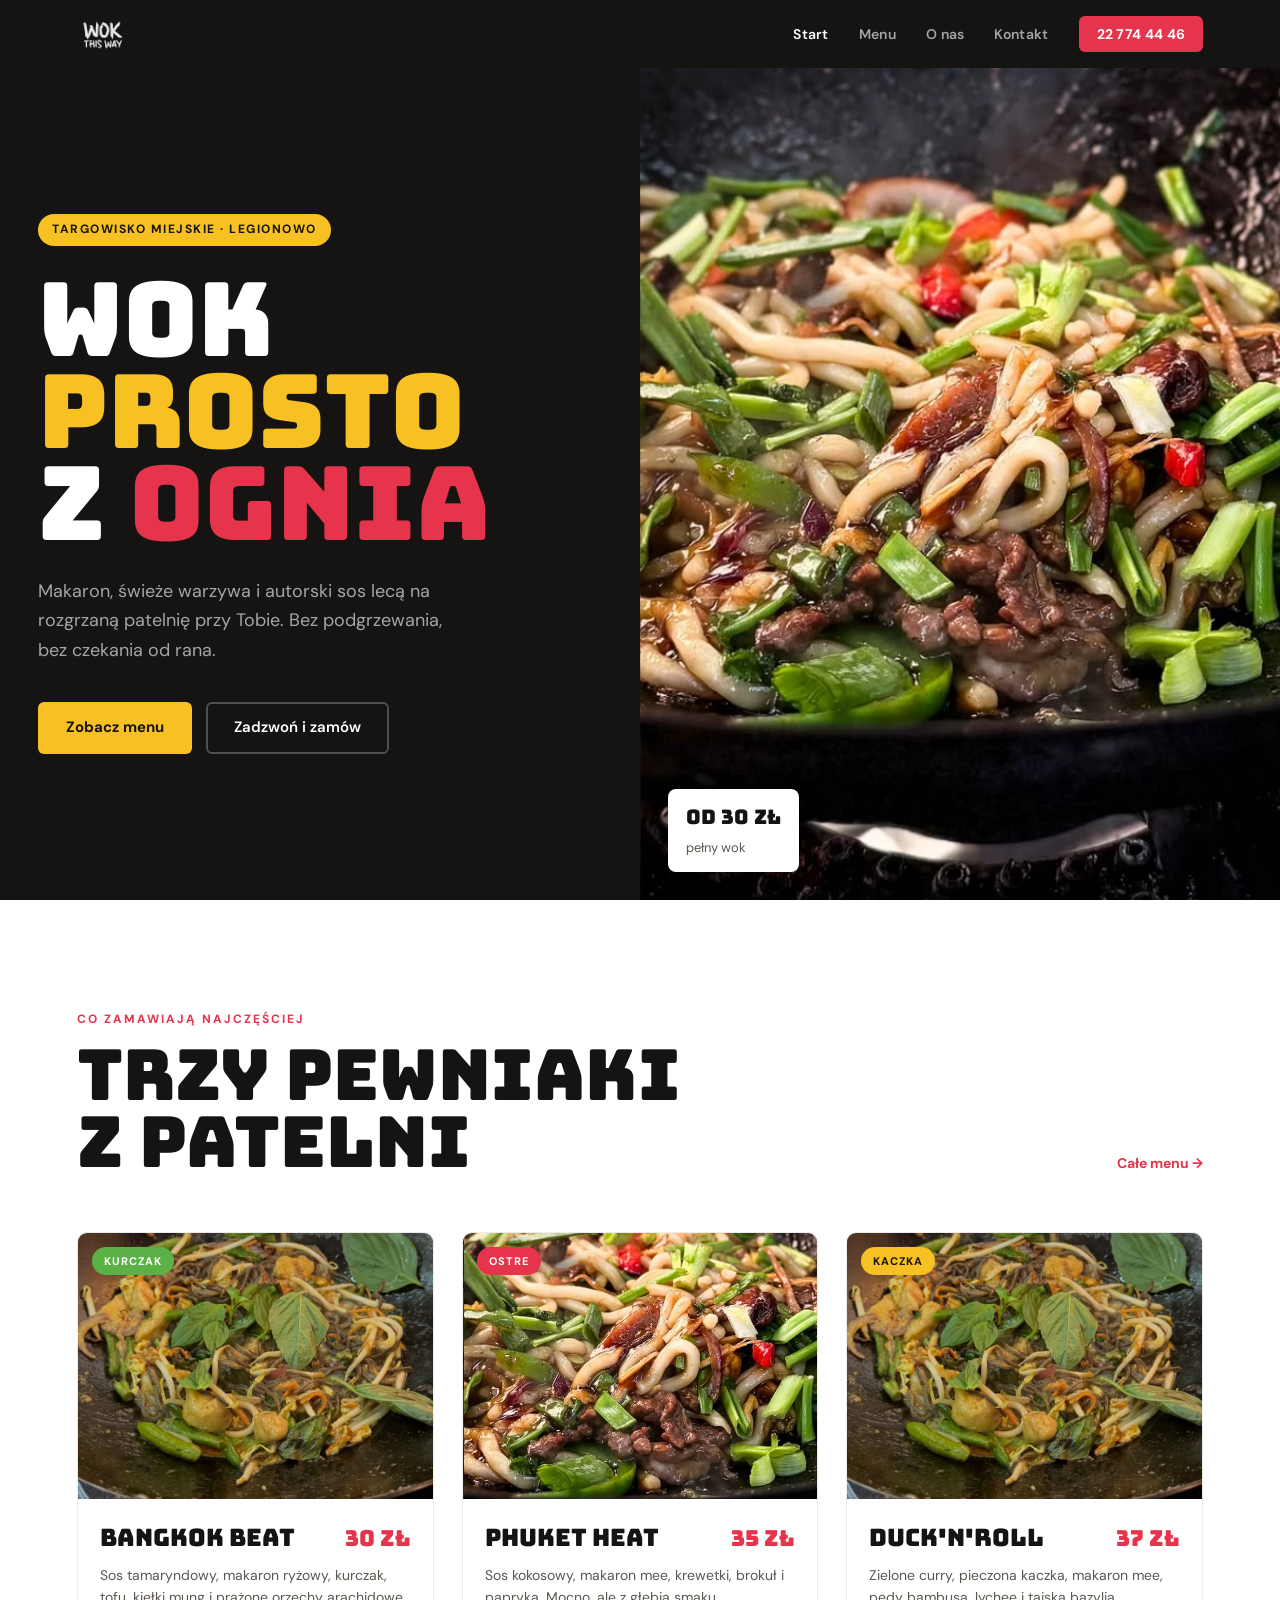
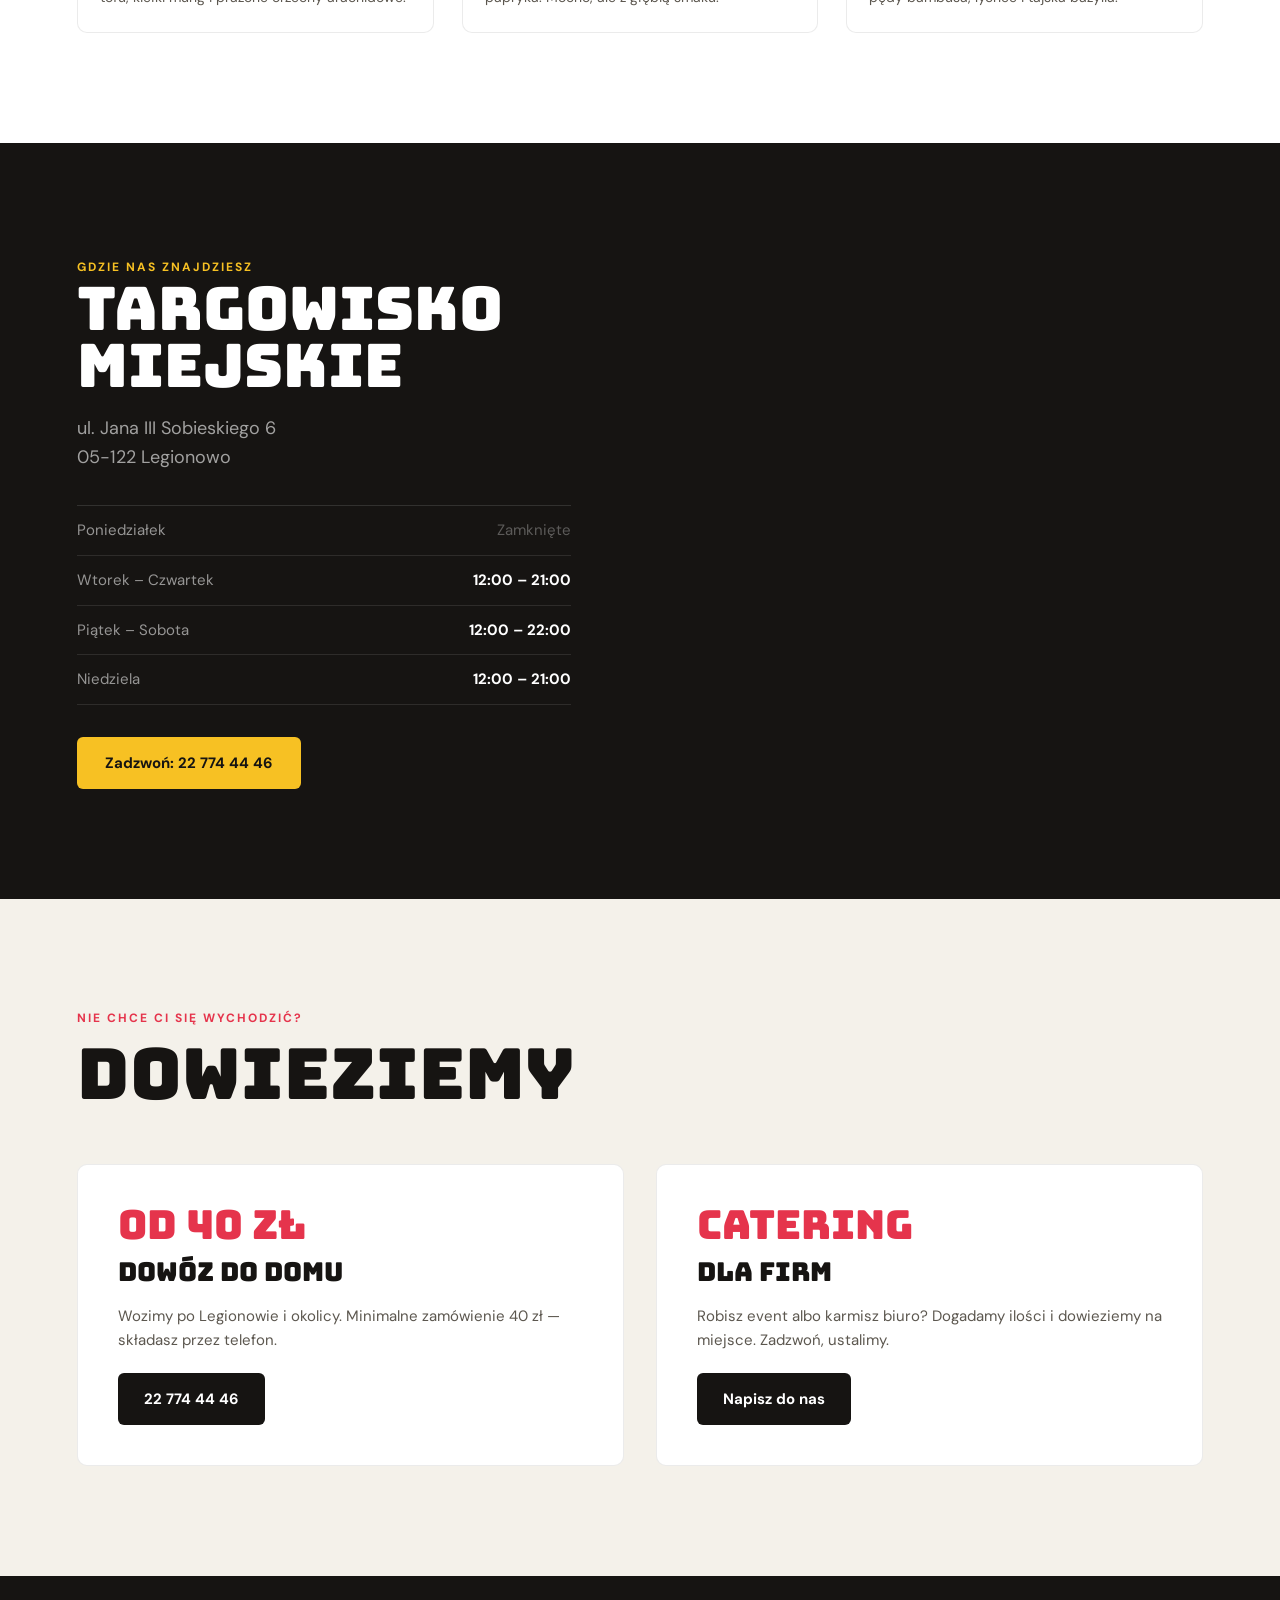
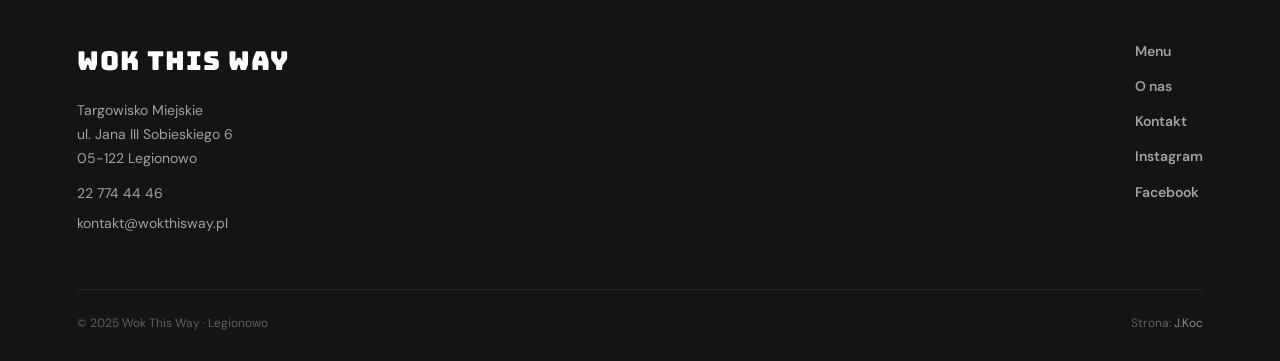
==== commit ef1e0d9c: "Proste gladkie intro (logo+fade), usuniecie animacji ognia, usuniecie sekcji liczb w o-nas, cache v8" ====
--- a/index.html
+++ b/index.html
@@ -8,7 +8,7 @@
   <link rel="preconnect" href="https://fonts.googleapis.com">
   <link rel="preconnect" href="https://fonts.gstatic.com" crossorigin>
   <link href="https://fonts.googleapis.com/css2?family=Anton&family=DM+Sans:ital,opsz,wght@0,9..40,400;0,9..40,500;0,9..40,600;0,9..40,700;1,9..40,400&display=swap" rel="stylesheet">
-  <link rel="stylesheet" href="style.css?v=7">
+  <link rel="stylesheet" href="style.css?v=8">
   <script type="application/ld+json">
   {
     "@context": "https://schema.org",
@@ -37,10 +37,7 @@
 <body>
 
   <div class="intro" id="intro">
-    <div class="burn">
-      <div class="flames"><span></span><span></span><span></span><span></span><span></span><span></span></div>
-      <img class="burn-logo" src="img/logo-white.png" alt="Wok This Way">
-    </div>
+    <img class="intro-logo" src="img/logo-white.png" alt="Wok This Way">
   </div>
   <script>if(sessionStorage.getItem('wtwIntro')){var _i=document.getElementById('intro');if(_i)_i.style.display='none';}else{sessionStorage.setItem('wtwIntro','1');}</script>
 
@@ -194,6 +191,6 @@
     </div>
   </footer>
 
-  <script src="script.js?v=6" defer></script>
+  <script src="script.js?v=8" defer></script>
 </body>
 </html>
--- a/style.css
+++ b/style.css
@@ -32,7 +32,7 @@
 
 .display { font-family: 'Bungee', sans-serif; font-weight: 400; letter-spacing: -0.5px; line-height: 0.92; }
 
-/* ===== INTRO (plonace logo) ===== */
+/* ===== INTRO (proste przejscie) ===== */
 .intro {
   position: fixed;
   inset: 0;
@@ -41,69 +41,18 @@
   display: flex;
   align-items: center;
   justify-content: center;
-  overflow: hidden;
-  transition: transform 0.85s cubic-bezier(0.76, 0, 0.24, 1), opacity 0.5s ease 0.45s, visibility 0.85s;
-}
-.intro.hide { transform: translateY(-100%); opacity: 0; visibility: hidden; }
-
-.burn { position: relative; display: flex; align-items: center; justify-content: center; }
-
-.burn-logo {
-  position: relative;
-  z-index: 2;
-  width: min(72vw, 380px);
+  transition: opacity 0.6s ease, visibility 0.6s ease;
+}
+.intro.hide { opacity: 0; visibility: hidden; }
+
+.intro-logo {
+  width: min(64vw, 300px);
   height: auto;
   opacity: 0;
-  animation: burnIn 0.4s cubic-bezier(0.2, 1.5, 0.4, 1) forwards, burnFlicker 0.12s ease-in-out 0.6s infinite alternate;
-}
-/* logo pojawia sie nagle */
-@keyframes burnIn {
-  0%   { opacity: 0; transform: scale(0.5); }
-  60%  { opacity: 1; transform: scale(1.08); }
-  100% { opacity: 1; transform: scale(1); }
-}
-@keyframes burnFlicker {
-  from { filter: drop-shadow(0 0 10px rgba(247,140,40,0.4)) drop-shadow(0 0 3px rgba(255,210,90,0.5)); }
-  to   { filter: drop-shadow(0 0 28px rgba(255,150,40,0.85)) drop-shadow(0 0 9px rgba(255,225,120,0.7)); }
-}
-
-.flames {
-  position: absolute;
-  left: 50%; bottom: -28px;
-  transform: translateX(-50%);
-  transform-origin: 50% 100%;
-  width: min(82vw, 440px);
-  height: 210px;
-  z-index: 1;
-  pointer-events: none;
-  animation: ignite 0.55s ease 0.42s both;
-}
-/* ogien sie rozpala po pojawieniu logo */
-@keyframes ignite {
-  0%   { transform: translateX(-50%) scaleY(0.04); opacity: 0; }
-  100% { transform: translateX(-50%) scaleY(1); opacity: 1; }
-}
-.flames span {
-  position: absolute;
-  bottom: 0;
-  width: 68px; height: 150px;
-  background: radial-gradient(circle at 50% 82%, #fff3b0 0%, #f7c123 26%, #e5344c 66%, transparent 80%);
-  border-radius: 50% 50% 38% 38%;
-  transform-origin: 50% 100%;
-  mix-blend-mode: screen;
-  filter: blur(7px);
-  animation: flameUp 0.5s ease-in-out infinite alternate;
-}
-.flames span:nth-child(1) { left: 2%;  height: 120px; animation-duration: 0.46s; }
-.flames span:nth-child(2) { left: 19%; height: 168px; width: 74px; animation-duration: 0.54s; animation-delay: 0.08s; }
-.flames span:nth-child(3) { left: 37%; height: 140px; animation-duration: 0.42s; animation-delay: 0.15s; }
-.flames span:nth-child(4) { left: 53%; height: 175px; width: 76px; animation-duration: 0.5s;  animation-delay: 0.05s; }
-.flames span:nth-child(5) { left: 71%; height: 138px; animation-duration: 0.44s; animation-delay: 0.12s; }
-.flames span:nth-child(6) { left: 86%; height: 112px; width: 60px; animation-duration: 0.4s; }
-@keyframes flameUp {
-  0%   { transform: scaleY(1) scaleX(1) skewX(-2deg); opacity: 0.95; }
-  100% { transform: scaleY(1.42) scaleX(0.76) skewX(3deg); opacity: 0.58; }
-}
+  transform: scale(0.94);
+  animation: introIn 0.7s ease forwards;
+}
+@keyframes introIn { to { opacity: 1; transform: scale(1); } }
 
 @media (prefers-reduced-motion: reduce) {
   .intro { display: none; }
